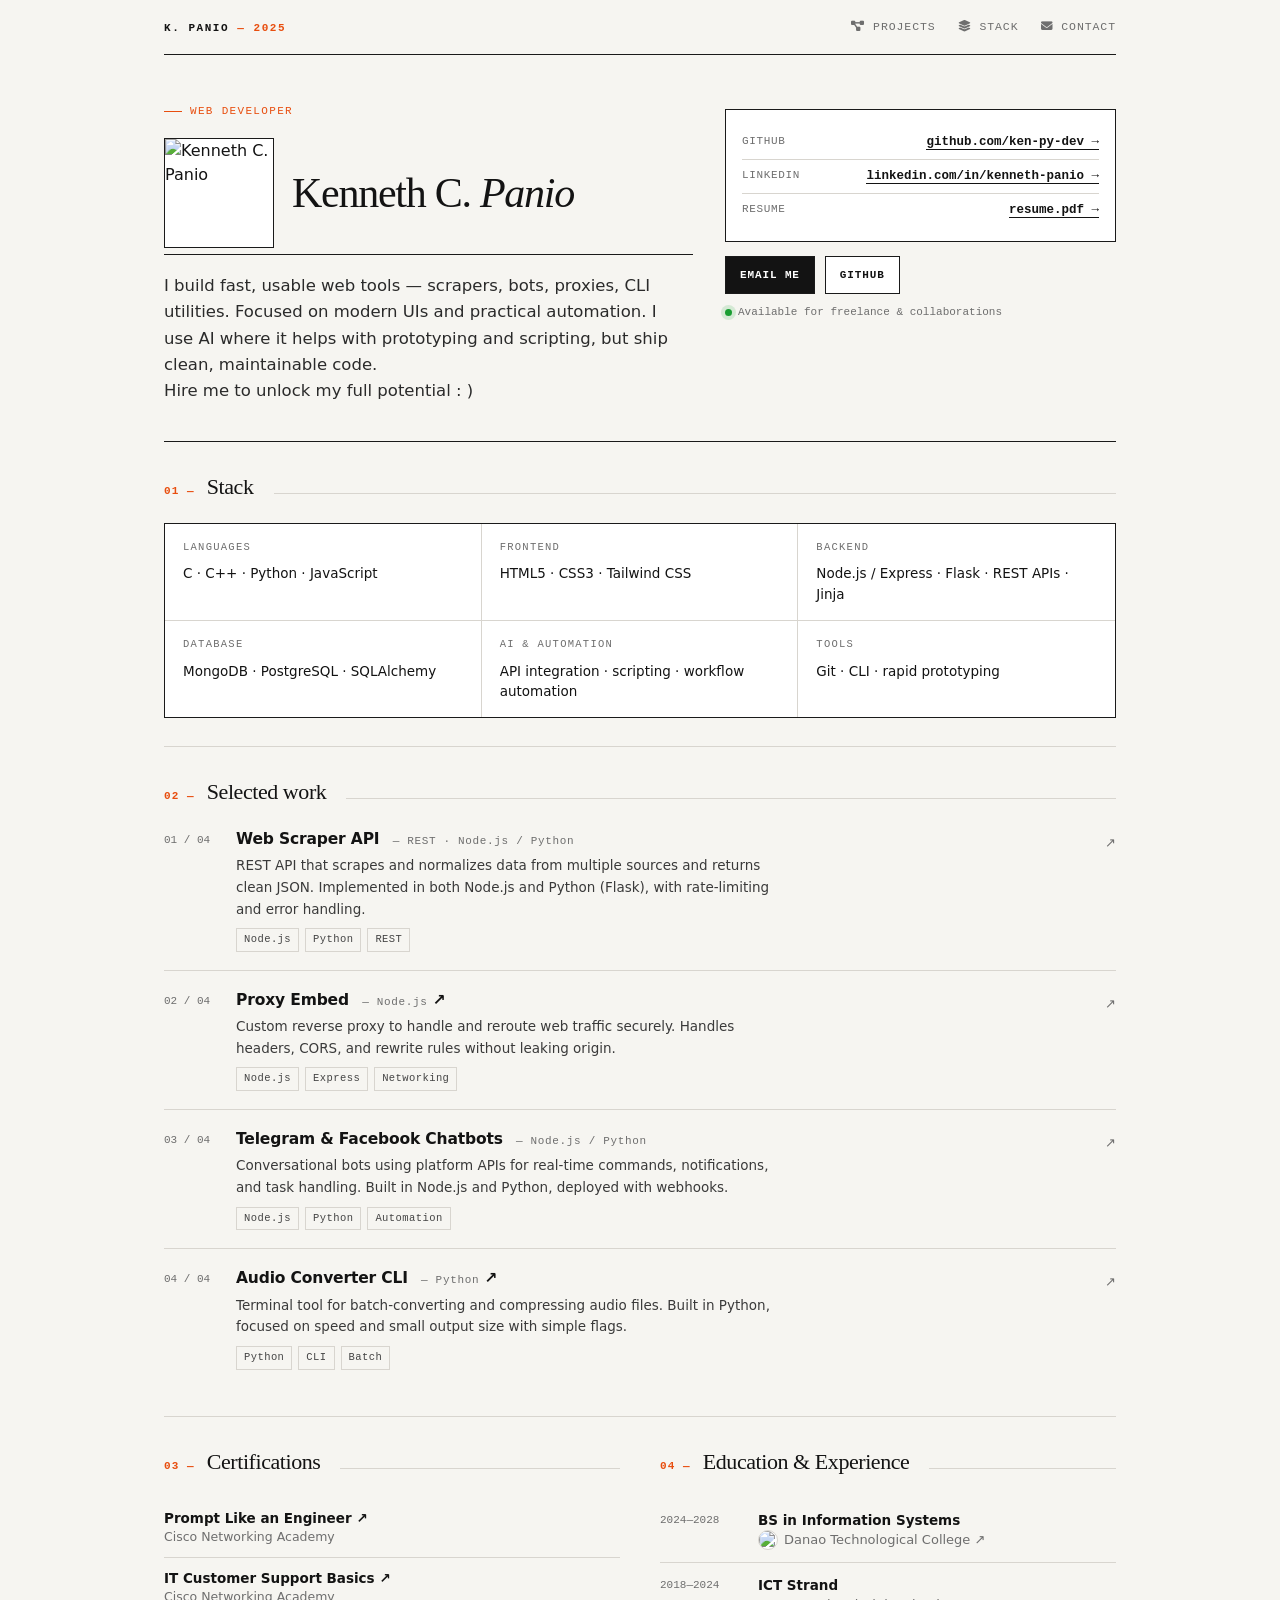
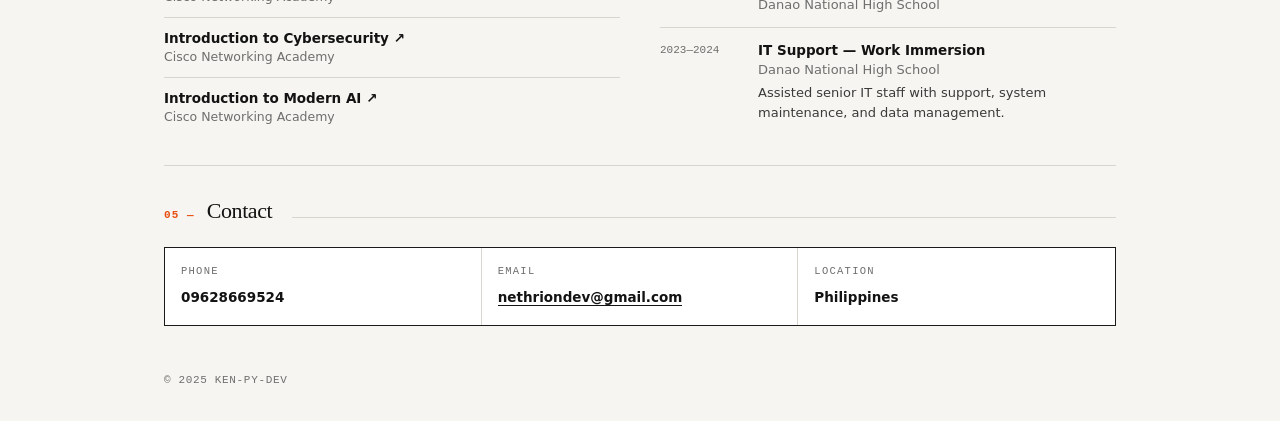
==== index.html @ fad81c2c "Create initial portfolio website structure Initial commit of the portfolio website with HTML structu" ====
<!DOCTYPE html>
<html lang="en">
<head>
<meta charset="UTF-8">
<meta name="viewport" content="width=device-width, initial-scale=1.0">
<link rel="stylesheet" href="https://cdnjs.cloudflare.com/ajax/libs/font-awesome/6.5.2/css/all.min.css">
<title>Kenneth C. Panio — Web Developer</title>
<style>
  :root{
    --paper:#f6f5f1;
    --ink:#131313;
    --muted:#6e6e6e;
    --line:#1a1a1a;
    --line-light:#d8d5cf;
    --accent:#e84e0f;
  }
  *{margin:0;padding:0;box-sizing:border-box}
  html{-webkit-user-select:none;-moz-user-select:none;-ms-user-select:none;user-select:none}
  img{-webkit-user-drag:none;user-drag:none;pointer-events:none}
  body{
    background:var(--paper);
    color:var(--ink);
    font-family: Inter, ui-sans-serif, system-ui, -apple-system, "Segoe UI", Helvetica, Arial, sans-serif;
    line-height:1.5;
    -webkit-font-smoothing:antialiased;
  }
  a{color:inherit;text-decoration:none}
  .wrap{max-width:1000px;margin:0 auto;padding:0 24px}
  /* nav */
  nav.top{
    display:flex;justify-content:space-between;align-items:center;
    padding:18px 0 16px;
    border-bottom:1.5px solid var(--line);
    position:sticky;top:0;background:var(--paper);z-index:10;
  }
  .brand{
    font-family: ui-monospace, SFMono-Regular, Menlo, monospace;
    font-size:11px;letter-spacing:.14em;text-transform:uppercase;
    font-weight:600;
  }
  .brand span{color:var(--accent)}
  .nav-links{display:flex;gap:22px}
  .nav-links a{
    font-family: ui-monospace, SFMono-Regular, Menlo, monospace;
    font-size:11.5px;letter-spacing:.08em;text-transform:uppercase;
    color:var(--muted);border-bottom:1px solid transparent;padding-bottom:2px;
  }
  .nav-links a:hover{color:var(--ink);border-color:var(--ink)}
  /* hero */
  .hero{
    display:grid;grid-template-columns:1.15fr .85fr;
    gap:32px;padding:48px 0 36px;
    border-bottom:1.5px solid var(--line);
  }
  .hero h1{
    font-family: Georgia, "Times New Roman", serif;
    font-size:clamp(30px, 3.8vw, 42px);
    line-height:.96;letter-spacing:-.03em;font-weight:400;
  }
  .hero h1 em{font-style:italic;font-weight:400}
  .accent-line{
    display:block;width:100%;height:1px;background:var(--line);margin:6px 0 18px;
  }
  .hero-title-row{display:flex;align-items:center;gap:18px;margin-bottom:6px}
  .hero-title-row h1{flex:1;margin-top:0}
  .profile-square{
    width:110px;height:110px;flex-shrink:0;
    border:1.5px solid var(--line);background:#fff;
    overflow:hidden;display:block;
  }
  .profile-square img{width:100%;height:100%;object-fit:cover;display:block}
  .profile-square img[src=""], .profile-square img:not([src]){display:none}
  .kicker{
    font-family: ui-monospace, monospace;
    font-size:11px;letter-spacing:.12em;text-transform:uppercase;
    color:var(--accent);margin-bottom:18px;display:flex;align-items:center;gap:8px;
  }
  .kicker:before{content:"";width:18px;height:1.5px;background:var(--accent)}
  .hero-left p.lead{
    font-size:16.5px;line-height:1.6;color:#2a2a2a;max-width:520px;
  }
  .hero-right{
    padding-top:6px;
  }
  .meta-box{
    border:1.5px solid var(--line);
    padding:16px 16px 14px;
    background:#fff;
  }
  .meta-row{
    display:flex;justify-content:space-between;
    font-family: ui-monospace, monospace;
    font-size:11px;letter-spacing:.06em;text-transform:uppercase;
    color:var(--muted);padding:7px 0;border-bottom:1px solid var(--line-light);
  }
  .meta-row:last-child{border-bottom:none}
  .meta-row strong{color:var(--ink);font-weight:600;text-transform:none;letter-spacing:0;font-size:12.5px}
  .meta-row a strong{border-bottom:1px solid var(--ink)}
  .meta-row a strong:hover{color:var(--accent);border-color:var(--accent)}
  .cta-row{display:flex;gap:10px;margin-top:14px}
  .btn{
    display:inline-block;font-family: ui-monospace, monospace;
    font-size:11px;letter-spacing:.08em;text-transform:uppercase;
    padding:10px 14px;border:1.5px solid var(--line);font-weight:600;
  }
  .btn-primary{background:var(--ink);color:#fff}
  .btn-primary:hover{background:#000}
  .btn-ghost{background:#fff;color:var(--ink)}
  .btn-ghost:hover{background:var(--paper)}
  .availability{
    margin-top:10px;font-family: ui-monospace, monospace;
    font-size:11px;color:var(--muted);display:flex;align-items:center;gap:6px;
  }
  .dot-live{width:7px;height:7px;background:#1a9e32;border-radius:50%;display:inline-block;box-shadow:0 0 0 4px rgba(26,158,50,.15)}
  /* sections */
  section{padding:28px 0;border-bottom:1px solid var(--line-light)}
  section:last-of-type{border-bottom:none}
  .section-head{
    display:flex;align-items:baseline;gap:12px;margin-bottom:20px;
  }
  .section-num{
    font-family: ui-monospace, monospace;
    font-size:11px;letter-spacing:.1em;color:var(--accent);font-weight:700;
  }
  .section-head h2{
    font-family: Georgia, serif;
    font-size:22px;font-weight:400;letter-spacing:-.02em;
  }
  .section-head .rule{flex:1;height:1px;background:var(--line-light);margin-left:8px}
  /* objective */
  .objective{
    font-size:15px;line-height:1.7;color:#2b2b2b;max-width:760px;
  }
  .objective strong{font-weight:600}
  /* skills */
  .skills{
    display:grid;grid-template-columns:repeat(3,1fr);gap:0;
    border:1.5px solid var(--line);background:#fff;
  }
  .skill{
    padding:16px 18px;border-right:1px solid var(--line-light);border-bottom:1px solid var(--line-light);
  }
  .skill:nth-child(3n){border-right:none}
  .skill:nth-last-child(-n+3){border-bottom:none}
  .skill label{
    display:block;font-family: ui-monospace, monospace;
    font-size:10.5px;letter-spacing:.12em;text-transform:uppercase;color:var(--muted);margin-bottom:8px;
  }
  .skill p{font-size:13.5px;line-height:1.5;color:var(--ink)}
  /* projects */
  .projects{display:flex;flex-direction:column}
  .project{
    display:grid;grid-template-columns:56px 1fr auto;
    gap:16px;padding:18px 0;border-bottom:1px solid var(--line-light);
    align-items:start;
  }
  .project:last-child{border-bottom:none}
  .project:first-child{padding-top:0}
  .p-num{
    font-family: ui-monospace, monospace;
    font-size:11px;color:var(--muted);padding-top:4px;
  }
  .project h3{font-size:15.5px;font-weight:600;letter-spacing:-.01em;margin-bottom:4px}
  .project h3 span{font-weight:400;color:var(--muted);font-family: ui-monospace, monospace;font-size:11px;letter-spacing:.06em;margin-left:8px}
  .project p{font-size:13.5px;color:#3a3a3a;line-height:1.6;max-width:560px}
  .tags{margin-top:8px;display:flex;gap:6px;flex-wrap:wrap}
  .tag{
    font-family: ui-monospace, monospace;
    font-size:10.5px;letter-spacing:.04em;
    border:1px solid var(--line-light);padding:3px 7px;background:var(--paper);color:#444;
  }
  .p-arrow{
    font-family: ui-monospace, monospace;
    font-size:13px;padding-top:6px;color:var(--muted);
  }
  /* two col bottom */
  .two-col{display:grid;grid-template-columns:1fr 1fr;gap:40px}
  .list-plain{list-style:none}
  .list-plain li{
    display:flex;justify-content:space-between;gap:12px;
    padding:10px 0;border-bottom:1px solid var(--line-light);
    font-size:13.5px;
  }
  .list-plain li:last-child{border-bottom:none}
  .list-plain .name{font-weight:600}
  .list-plain .org{color:var(--muted);font-size:12.5px}
  .timeline{list-style:none}
  .timeline li{padding:12px 0;border-bottom:1px solid var(--line-light);display:grid;grid-template-columns:84px 1fr;gap:14px}
  .timeline li:last-child{border-bottom:none}
  .t-date{font-family: ui-monospace, monospace;font-size:11px;color:var(--muted);padding-top:2px}
  .t-title{font-size:13.5px;font-weight:600}
  .t-place{font-size:13px;color:var(--muted)}
  .t-desc{font-size:13px;color:#3a3a3a;margin-top:4px;line-height:1.5}
  /* contact */
  .contact-grid{display:grid;grid-template-columns:repeat(3,1fr);gap:0;border:1.5px solid var(--line);background:#fff}
  .contact-cell{padding:16px;text-align:left;border-right:1px solid var(--line-light)}
  .contact-cell:last-child{border-right:none}
  .contact-cell label{font-family: ui-monospace, monospace;font-size:10.5px;letter-spacing:.12em;text-transform:uppercase;color:var(--muted);display:block;margin-bottom:6px}
  .contact-cell a, .contact-cell span{font-size:13.5px;font-weight:600;word-break:break-all}
  .contact-cell a{border-bottom:1.5px solid var(--ink)}
  .contact-cell a:hover{color:var(--accent);border-color:var(--accent)}
  footer{
    padding:18px 0 32px;
    display:flex;justify-content:space-between;
    font-family: ui-monospace, monospace;
    font-size:11px;letter-spacing:.06em;text-transform:uppercase;color:var(--muted);
  }
  @media(max-width:820px){
    .hero{grid-template-columns:1fr;gap:24px;padding:28px 0}
    .skills{grid-template-columns:1fr 1fr}
    .skill:nth-child(3n){border-right:1px solid var(--line-light)}
    .skill:nth-child(2n){border-right:none}
    .skill:nth-last-child(-n+3){border-bottom:1px solid var(--line-light)}
    .skill:last-child{border-bottom:none}
    .two-col{grid-template-columns:1fr;gap:0}
    .contact-grid{grid-template-columns:1fr 1fr}
    .contact-cell{border-bottom:1px solid var(--line-light)}
    .contact-cell:nth-child(2n){border-right:none}
    .project{grid-template-columns:44px 1fr}
    .p-arrow{display:none}
    nav.top{flex-wrap:wrap}
    .nav-links{width:100%;margin-top:12px;display:flex;gap:8px}
    .nav-links a{
      flex:1;justify-content:center;display:inline-flex;align-items:center;gap:6px;
      border:1.5px solid var(--line);background:#fff;padding:8px 10px;
      color:var(--ink);font-size:10.5px;
    }
    .nav-links a:hover{background:var(--ink);color:#fff;border-color:var(--ink)}
  }
  @media(max-width:520px){
    .wrap{padding:0 16px}
    nav.top{padding:14px 0}
    .nav-links{gap:14px}
    .skills{grid-template-columns:1fr}
    .skill{border-right:none !important}
    .contact-grid{grid-template-columns:1fr}
    .contact-cell{border-right:none}
    .hero-title-row{gap:12px}
    .profile-square{width:96px;height:96px}
  }
</style>
</head>
<body oncontextmenu="return false" ondragstart="return false" onselectstart="return false">
<div class="wrap">
  <nav class="top">
    <div class="brand">K. Panio <span>— 2025</span></div>
    <div class="nav-links">
      <a href="#projects"><i class="fa-solid fa-diagram-project"></i> Projects</a>
      <a href="#stack"><i class="fa-solid fa-layer-group"></i> Stack</a>
      <a href="#contact"><i class="fa-solid fa-envelope"></i> Contact</a>
    </div>
  </nav>

  <header class="hero">
    <div class="hero-left">
      <div class="kicker">Web Developer</div>
      <div class="hero-title-row">
        <div class="profile-square"><img src="https://i.imgur.com/hitZna0.jpeg" alt="Kenneth C. Panio"></div>
        <h1>Kenneth C. <em>Panio</em></h1>
      </div>
      <span class="accent-line"></span>
      <p class="lead">I build fast, usable web tools — scrapers, bots, proxies, CLI utilities. Focused on modern UIs and practical automation. I use AI where it helps with prototyping and scripting, but ship clean, maintainable code. <br>Hire me to unlock my full potential : ) </p>
    </div>
    <div class="hero-right">
      <div class="meta-box">
        <div class="meta-row"><span>GitHub</span><a href="https://github.com/ken-py-dev" target="_blank"><strong>github.com/ken-py-dev →</strong></a></div>
        <div class="meta-row"><span>LinkedIn</span><a href="https://linkedin.com/in/kenneth-panio" target="_blank"><strong>linkedin.com/in/kenneth-panio →</strong></a></div>
        <div class="meta-row"><span>Resume</span><a href="resume.pdf" target="_blank"><strong>resume.pdf →</strong></a></div>
      </div>
      <div class="cta-row">
        <a class="btn btn-primary" href="mailto:nethriondev@gmail.com">Email me</a>
        <a class="btn btn-ghost" href="https://github.com/ken-py-dev" target="_blank">GitHub</a>
      </div>
      <div class="availability"><span class="dot-live"></span> Available for freelance & collaborations</div>
    </div>
  </header>

  <section id="stack">
    <div class="section-head"><span class="section-num">01 —</span><h2>Stack</h2><span class="rule"></span></div>
    <div class="skills">
      <div class="skill"><label>Languages</label><p>C · C++ · Python · JavaScript</p></div>
      <div class="skill"><label>Frontend</label><p>HTML5 · CSS3 · Tailwind CSS</p></div>
      <div class="skill"><label>Backend</label><p>Node.js / Express · Flask · REST APIs · Jinja</p></div>
      <div class="skill"><label>Database</label><p>MongoDB · PostgreSQL · SQLAlchemy</p></div>
      <div class="skill"><label>AI & Automation</label><p>API integration · scripting · workflow automation</p></div>
      <div class="skill"><label>Tools</label><p>Git · CLI · rapid prototyping</p></div>
    </div>
  </section>

  <section id="projects">
    <div class="section-head"><span class="section-num">02 —</span><h2>Selected work</h2><span class="rule"></span></div>
    <div class="projects">
      <div class="project">
        <div class="p-num">01 / 04</div>
        <div>
          <h3>Web Scraper API <span>— REST · Node.js / Python</span></h3>
          <p>REST API that scrapes and normalizes data from multiple sources and returns clean JSON. Implemented in both Node.js and Python (Flask), with rate-limiting and error handling.</p>
          <div class="tags"><span class="tag">Node.js</span><span class="tag">Python</span><span class="tag">REST</span></div>
        </div>
        <div class="p-arrow">↗</div>
      </div>
      <div class="project">
        <div class="p-num">02 / 04</div>
        <div>
          <h3><a href="https://github.com/ken-py-dev/proxy-embed" target="_blank">Proxy Embed <span>— Node.js</span> ↗</a></h3>
          <p>Custom reverse proxy to handle and reroute web traffic securely. Handles headers, CORS, and rewrite rules without leaking origin.</p>
          <div class="tags"><span class="tag">Node.js</span><span class="tag">Express</span><span class="tag">Networking</span></div>
        </div>
        <div class="p-arrow">↗</div>
      </div>
      <div class="project">
        <div class="p-num">03 / 04</div>
        <div>
          <h3>Telegram & Facebook Chatbots <span>— Node.js / Python</span></h3>
          <p>Conversational bots using platform APIs for real-time commands, notifications, and task handling. Built in Node.js and Python, deployed with webhooks.</p>
          <div class="tags"><span class="tag">Node.js</span><span class="tag">Python</span><span class="tag">Automation</span></div>
        </div>
        <div class="p-arrow">↗</div>
      </div>
      <div class="project">
        <div class="p-num">04 / 04</div>
        <div>
          <h3><a href="https://github.com/ken-py-dev/audio_converter_cli" target="_blank">Audio Converter CLI <span>— Python</span> ↗</a></h3>
          <p>Terminal tool for batch-converting and compressing audio files. Built in Python, focused on speed and small output size with simple flags.</p>
          <div class="tags"><span class="tag">Python</span><span class="tag">CLI</span><span class="tag">Batch</span></div>
        </div>
        <div class="p-arrow">↗</div>
      </div>
    </div>
  </section>

  <section>
    <div class="two-col">
      <div>
        <div class="section-head"><span class="section-num">03 —</span><h2>Certifications</h2><span class="rule"></span></div>
        <ul class="list-plain">
          <li><a href="https://www.credly.com/badges/0dfa7c67-be01-4928-ae78-63493a17999f" target="_blank"><div><div class="name">Prompt Like an Engineer ↗</div><div class="org">Cisco Networking Academy</div></div></a></li>
          <li><a href="https://www.credly.com/badges/b9490645-43b6-4566-95cc-4a333b0a6fb9" target="_blank"><div><div class="name">IT Customer Support Basics ↗</div><div class="org">Cisco Networking Academy</div></div></a></li>
          <li><a href="https://www.credly.com/badges/16a61481-7222-4b1c-a736-c3f0a16c84e9" target="_blank"><div><div class="name">Introduction to Cybersecurity ↗</div><div class="org">Cisco Networking Academy</div></div></a></li>
          <li><a href="https://www.credly.com/badges/0f6e3187-43de-46ef-a1d4-3cca661c60ac" target="_blank"><div><div class="name">Introduction to Modern AI ↗</div><div class="org">Cisco Networking Academy</div></div></a></li>
        </ul>
      </div>
      <div>
        <div class="section-head"><span class="section-num">04 —</span><h2>Education & Experience</h2><span class="rule"></span></div>
        <ul class="timeline">
          <li><span class="t-date">2024—2028</span><div><div class="t-title">BS in Information Systems</div><div class="t-place" style="display:flex;align-items:center;gap:6px"><img src="https://www.danaotechnologicalcollege.com/storage/general_logo/574f4669-3372-4abe-b684-db147652efe5.webp" alt="DTC logo" style="width:20px;height:20px;object-fit:cover;background:#fff;border:1px solid var(--line-light);border-radius:50%;pointer-events:auto"> <a href="https://www.danaotechnologicalcollege.com/" target="_blank">Danao Technological College ↗</a></div></div></li>
          <li><span class="t-date">2018—2024</span><div><div class="t-title">ICT Strand</div><div class="t-place">Danao National High School</div></div></li>
          <li><span class="t-date">2023—2024</span><div><div class="t-title">IT Support — Work Immersion</div><div class="t-place">Danao National High School</div><div class="t-desc">Assisted senior IT staff with support, system maintenance, and data management.</div></div></li>
        </ul>
      </div>
    </div>
  </section>

  <section id="contact">
    <div class="section-head"><span class="section-num">05 —</span><h2>Contact</h2><span class="rule"></span></div>
    <div class="contact-grid">
      <div class="contact-cell"><label>Phone</label><span>09628669524</span></div>
      <div class="contact-cell"><label>Email</label><a href="mailto:nethriondev@gmail.com">nethriondev@gmail.com</a></div>
      <div class="contact-cell"><label>Location</label><span>Philippines</span></div>
    </div>
  </section>

  <footer>
    <span>© 2025 ken-py-dev</span>
    <span></span>
  </footer>
</div>
<script>
document.addEventListener('contextmenu',e=>e.preventDefault());
document.addEventListener('copy',e=>e.preventDefault());
document.addEventListener('cut',e=>e.preventDefault());
document.addEventListener('selectstart',e=>e.preventDefault());
document.addEventListener('keydown',e=>{
  if((e.ctrlKey||e.metaKey)&&['c','x','s','p','u','a'].includes(e.key.toLowerCase()))e.preventDefault();
  if(e.key==='F12'||(e.ctrlKey&&e.shiftKey&&['i','j','c'].includes(e.key.toLowerCase())))e.preventDefault();
});
document.addEventListener('dragstart',e=>e.preventDefault());
</script>
</body>
</html>
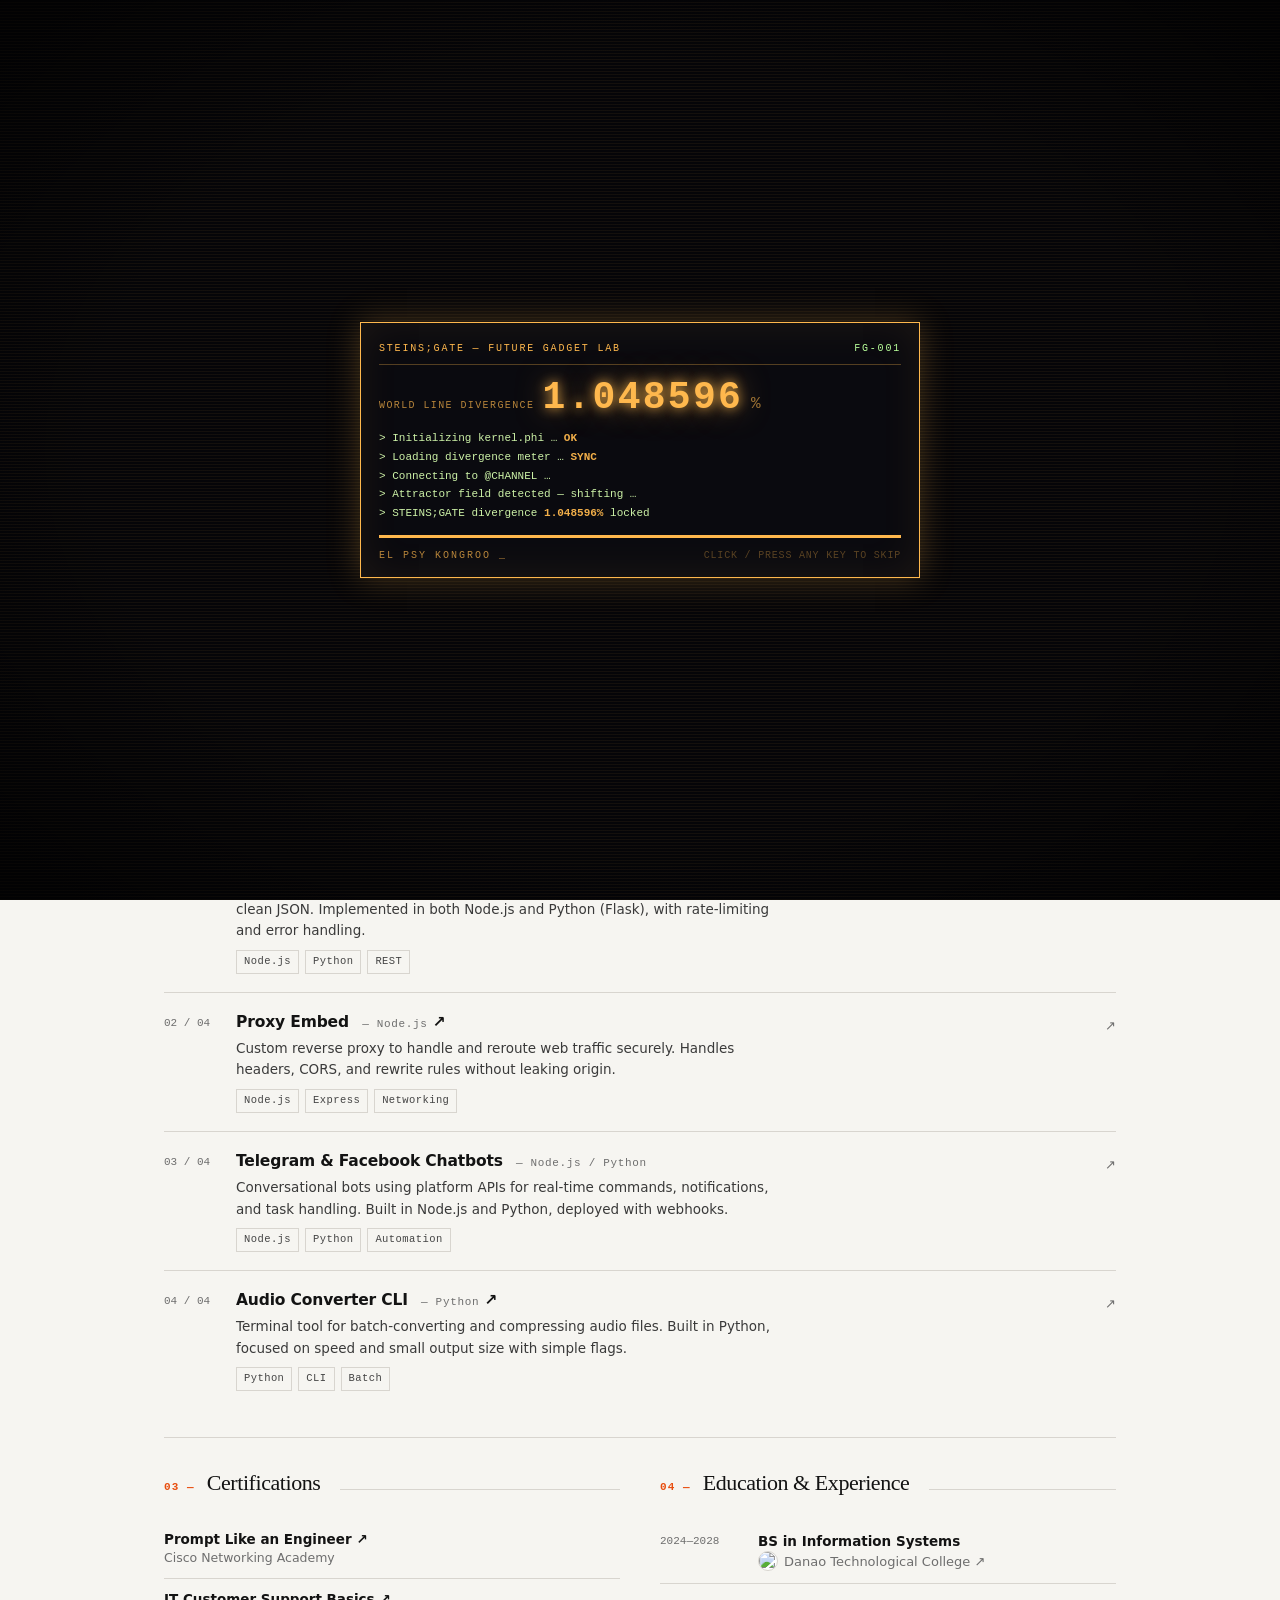
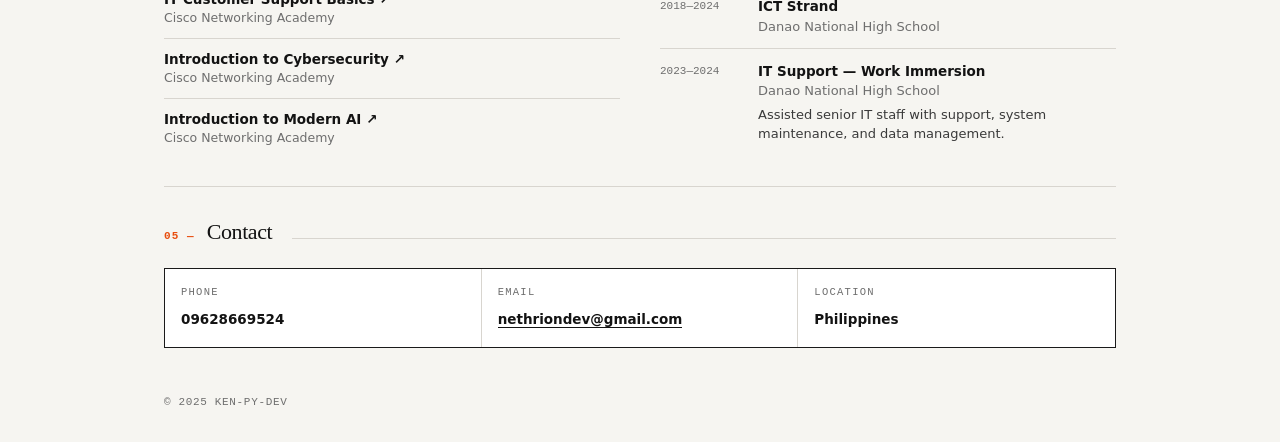
==== commit 3f7342c5: "Update index.html" ====
--- a/index.html
+++ b/index.html
@@ -51,7 +51,10 @@
     display:grid;grid-template-columns:1.15fr .85fr;
     gap:32px;padding:48px 0 36px;
     border-bottom:1.5px solid var(--line);
-  }
+    align-items:start;
+  }
+  .hero-left{min-width:0}
+  .hero-right{min-width:0}
   .hero h1{
     font-family: Georgia, "Times New Roman", serif;
     font-size:clamp(30px, 3.8vw, 42px);
@@ -97,7 +100,8 @@
   .meta-row strong{color:var(--ink);font-weight:600;text-transform:none;letter-spacing:0;font-size:12.5px}
   .meta-row a strong{border-bottom:1px solid var(--ink)}
   .meta-row a strong:hover{color:var(--accent);border-color:var(--accent)}
-  .cta-row{display:flex;gap:10px;margin-top:14px}
+  .cta-row{display:flex;gap:10px;margin-top:14px;flex-wrap:wrap}
+
   .btn{
     display:inline-block;font-family: ui-monospace, monospace;
     font-size:11px;letter-spacing:.08em;text-transform:uppercase;
@@ -227,6 +231,70 @@
     }
     .nav-links a:hover{background:var(--ink);color:#fff;border-color:var(--ink)}
   }
+  .unlock-wrap{display:flex;align-items:center;gap:8px;margin-top:12px;max-width:520px;min-width:0}
+  .unlock-btn{
+    width:22px;height:22px;flex-shrink:0;margin-top:0;
+    border:1.5px solid var(--line);background:#fff;
+    display:inline-flex;align-items:center;justify-content:center;
+    font-size:10px;cursor:pointer;transition:all .2s ease;
+    color:var(--ink);line-height:1;border-radius:50%;
+  }
+  .unlock-btn:hover{background:var(--ink);color:#fff;transform:scale(1.08)}
+  .unlock-btn[aria-expanded="true"]{background:var(--ink);color:#fff;transform:rotate(90deg)}
+  .unlock-hint{flex-shrink:0;display:inline-flex;align-items:center;line-height:0;opacity:.95}
+  .unlock-hint video{width:68px;height:36px;object-fit:cover;display:block}
+  .unlock-wrap.open .unlock-hint{display:none}
+  .unlock-msg{
+    flex:1;min-width:0;
+    font-size:13.5px;line-height:1.6;color:#2a2a2a;
+    font-style:italic;white-space:normal;word-break:break-word;
+    opacity:0;visibility:hidden;transform:translateY(2px);
+    transition:opacity .22s ease, transform .22s ease;
+    border-right:2px solid transparent;padding-right:3px;
+  }
+  .unlock-msg.open{opacity:1;visibility:visible;transform:translateY(0);border-right-color:var(--accent)}
+  .unlock-msg.typing{animation:caretBlink .7s step-end infinite}
+  .unlock-msg.done{border-right-color:transparent;animation:none;user-select:text;-webkit-user-select:text}
+  @keyframes caretBlink{50%{border-color:transparent}}
+  #sg-boot{
+    position:fixed;inset:0;z-index:9999;
+    background:#050508;color:#ffb84d;
+    font-family:ui-monospace,SFMono-Regular,Menlo,Consolas,monospace;
+    display:flex;align-items:center;justify-content:center;
+    overflow:hidden;
+  }
+  #sg-boot.hide{opacity:0;pointer-events:none;transition:opacity .7s ease}
+  #sg-boot::before{
+    content:"";position:absolute;inset:0;
+    background:repeating-linear-gradient(0deg, rgba(255,184,77,.06) 0 1px, transparent 1px 3px);
+    pointer-events:none;
+  }
+  #sg-boot::after{
+    content:"";position:absolute;inset:0;
+    background:radial-gradient(ellipse at center, transparent 60%, rgba(0,0,0,.7) 100%);
+    pointer-events:none;
+  }
+  .sg-inner{position:relative;width:min(560px,92vw);border:1.5px solid #ffb84d; background:#0a0a0f; padding:18px 18px 14px; box-shadow:0 0 30px rgba(255,184,77,.25), inset 0 0 40px rgba(255,184,77,.08)}
+  .sg-head{font-size:10px;letter-spacing:.18em;text-transform:uppercase;color:#ffb84d;border-bottom:1px solid rgba(255,184,77,.3);padding-bottom:8px;margin-bottom:14px;display:flex;justify-content:space-between;flex-wrap:wrap;gap:6px}
+  .sg-head span:last-child{color:#b8ff9a}
+  .sg-divergence{display:flex;align-items:baseline;gap:8px;margin-bottom:12px;flex-wrap:wrap}
+  .sg-divergence span:first-child{font-size:10px;letter-spacing:.14em;opacity:.7}
+  .sg-meter{font-size:38px;letter-spacing:.06em;font-weight:700;color:#ffb84d;text-shadow:0 0 12px rgba(255,184,77,.9), 0 0 30px rgba(255,184,77,.5);line-height:1}
+  .sg-pct{font-size:16px;opacity:.6}
+  .sg-log{font-size:11px;line-height:1.7;color:#d8ffb0;min-height:72px;opacity:.95}
+  .sg-log div{white-space:nowrap;overflow:hidden}
+  .sg-log b{color:#ffb84d}
+  .sg-bar{height:3px;background:rgba(255,184,77,.15);margin:12px 0 10px;overflow:hidden}
+  .sg-fill{height:100%;width:0%;background:#ffb84d;box-shadow:0 0 8px #ffb84d;transition:width .25s linear}
+  .sg-foot{font-size:10px;letter-spacing:.2em;text-transform:uppercase;opacity:.7;display:flex;gap:8px;align-items:center}
+  .sg-blink{animation:sgBlink .7s step-end infinite}
+  @keyframes sgBlink{50%{opacity:0}}
+  @keyframes sgFlicker{0%,100%{opacity:1} 50%{opacity:.97} 52%{opacity:.92}}
+  #sg-boot{animation:sgFlicker 3s infinite}
+  @media(max-width:520px){
+    .sg-meter{font-size:28px}
+    .sg-inner{padding:14px}
+  }
   @media(max-width:520px){
     .wrap{padding:0 16px}
     nav.top{padding:14px 0}
@@ -241,6 +309,15 @@
 </style>
 </head>
 <body oncontextmenu="return false" ondragstart="return false" onselectstart="return false">
+<div id="sg-boot" role="dialog" aria-label="Steins Gate boot">
+  <div class="sg-inner">
+    <div class="sg-head"><span>STEINS;GATE — FUTURE GADGET LAB</span><span>FG-001</span></div>
+    <div class="sg-divergence"><span>WORLD LINE DIVERGENCE</span><span class="sg-meter" id="sgMeter">0.000000</span><span class="sg-pct">%</span></div>
+    <div class="sg-log" id="sgLog"></div>
+    <div class="sg-bar"><div class="sg-fill" id="sgFill"></div></div>
+    <div class="sg-foot">EL PSY KONGROO<span class="sg-blink">_</span><span style="margin-left:auto;opacity:.45;letter-spacing:.08em">click / press any key to skip</span></div>
+  </div>
+</div>
 <div class="wrap">
   <nav class="top">
     <div class="brand">K. Panio <span>— 2025</span></div>
@@ -259,7 +336,12 @@
         <h1>Kenneth C. <em>Panio</em></h1>
       </div>
       <span class="accent-line"></span>
-      <p class="lead">I build fast, usable web tools — scrapers, bots, proxies, CLI utilities. Focused on modern UIs and practical automation. I use AI where it helps with prototyping and scripting, but ship clean, maintainable code. <br>Hire me to unlock my full potential : ) </p>
+      <p class="lead">I build fast, usable web tools — scrapers, bots, proxies, CLI utilities. Focused on modern UIs and practical automation. I use AI where it helps with prototyping and scripting, but ship clean, maintainable code.</p>
+      <div class="unlock-wrap">
+        <button class="unlock-btn" id="unlockBtn" aria-expanded="false" aria-label="Reveal hidden message" title="psst... click me">▸</button>
+        <span class="unlock-hint" aria-hidden="true"><video autoplay loop muted playsinline width="68" height="36" poster="https://media1.tenor.com/m/oaajVuH1mKIAAAAC/steins-gate-divergence-meter.gif" style="display:block;border:1px solid var(--line);pointer-events:auto"><source src="https://media.tenor.com/oaajVuH1mKIAAAPo/steins-gate-divergence-meter.mp4" type="video/mp4"></video></span>
+        <span class="unlock-msg" id="unlockMsg" aria-hidden="true"></span>
+      </div>
     </div>
     <div class="hero-right">
       <div class="meta-box">
@@ -272,6 +354,7 @@
         <a class="btn btn-ghost" href="https://github.com/ken-py-dev" target="_blank">GitHub</a>
       </div>
       <div class="availability"><span class="dot-live"></span> Available for freelance & collaborations</div>
+
     </div>
   </header>
 
@@ -366,6 +449,89 @@
   </footer>
 </div>
 <script>
+(function(){
+  const boot=document.getElementById('sg-boot');
+  const meter=document.getElementById('sgMeter');
+  const logEl=document.getElementById('sgLog');
+  const fill=document.getElementById('sgFill');
+  
+  document.body.style.overflow='hidden';
+  const lines=[
+    "> Initializing kernel.phi … <b>OK</b>",
+    "> Loading divergence meter … <b>SYNC</b>",
+    "> Connecting to @CHANNEL …",
+    "> Attractor field detected — shifting …",
+    "> STEINS;GATE divergence <b>1.048596%</b> locked"
+  ];
+  let li=0;
+  function addLine(){
+    if(li>=lines.length) return;
+    const d=document.createElement('div');
+    d.innerHTML=lines[li];
+    d.style.opacity='0';
+    logEl.appendChild(d);
+    requestAnimationFrame(()=>d.style.transition='opacity .25s', d.style.opacity='1');
+    li++;
+    fill.style.width=(li/lines.length*100)+'%';
+    if(li<lines.length) setTimeout(addLine, 420);
+  }
+  addLine();
+  let v=0, target=1.048596, start=performance.now(), dur=2600;
+  function tick(t){
+    let p=Math.min((t-start)/dur,1);
+    let e=1-Math.pow(1-p,3);
+    v=e*target;
+    if(p>0.82 && Math.random()<0.12) v+= (Math.random()-0.5)*0.02;
+    meter.textContent=v.toFixed(6).padStart(8,'0');
+    if(p<1) requestAnimationFrame(tick);
+    else meter.textContent="1.048596";
+  }
+  requestAnimationFrame(tick);
+  let done=false;
+  function finish(){
+    if(done) return; done=true;
+    boot.classList.add('hide');
+    setTimeout(()=>{ boot.remove(); document.body.style.overflow=''; },750);
+  }
+  setTimeout(finish, 3400);
+  boot.addEventListener('click', finish);
+  window.addEventListener('keydown', finish, {once:true});
+})();
+const btn=document.getElementById('unlockBtn');
+const msg=document.getElementById('unlockMsg');
+const wrap=document.querySelector('.unlock-wrap');
+const fullText="Hire me to unlock my full potential : ) — Warning: side effects may include 24/7 bug fixes, code that works on the first try (rare DLC), and me pretending Stack Overflow is my second home.";
+let typingTimer=null, idx=0, isOpen=false;
+function typeWrite(){
+  msg.textContent="";
+  msg.classList.add('open','typing');
+  msg.classList.remove('done');
+  msg.setAttribute('aria-hidden','false');
+  wrap.classList.add('open');
+  idx=0;
+  clearInterval(typingTimer);
+  typingTimer=setInterval(()=>{
+    msg.textContent=fullText.slice(0,idx+1);
+    idx++;
+    if(idx>=fullText.length){
+      clearInterval(typingTimer);
+      msg.classList.remove('typing');
+      msg.classList.add('done');
+    }
+  },28);
+}
+function collapse(){
+  clearInterval(typingTimer);
+  msg.classList.remove('open','typing','done');
+  msg.setAttribute('aria-hidden','true');
+  wrap.classList.remove('open');
+  setTimeout(()=>msg.textContent="",300);
+}
+btn.addEventListener('click',()=>{
+  isOpen=!isOpen;
+  btn.setAttribute('aria-expanded', isOpen);
+  if(isOpen) typeWrite(); else collapse();
+});
 document.addEventListener('contextmenu',e=>e.preventDefault());
 document.addEventListener('copy',e=>e.preventDefault());
 document.addEventListener('cut',e=>e.preventDefault());
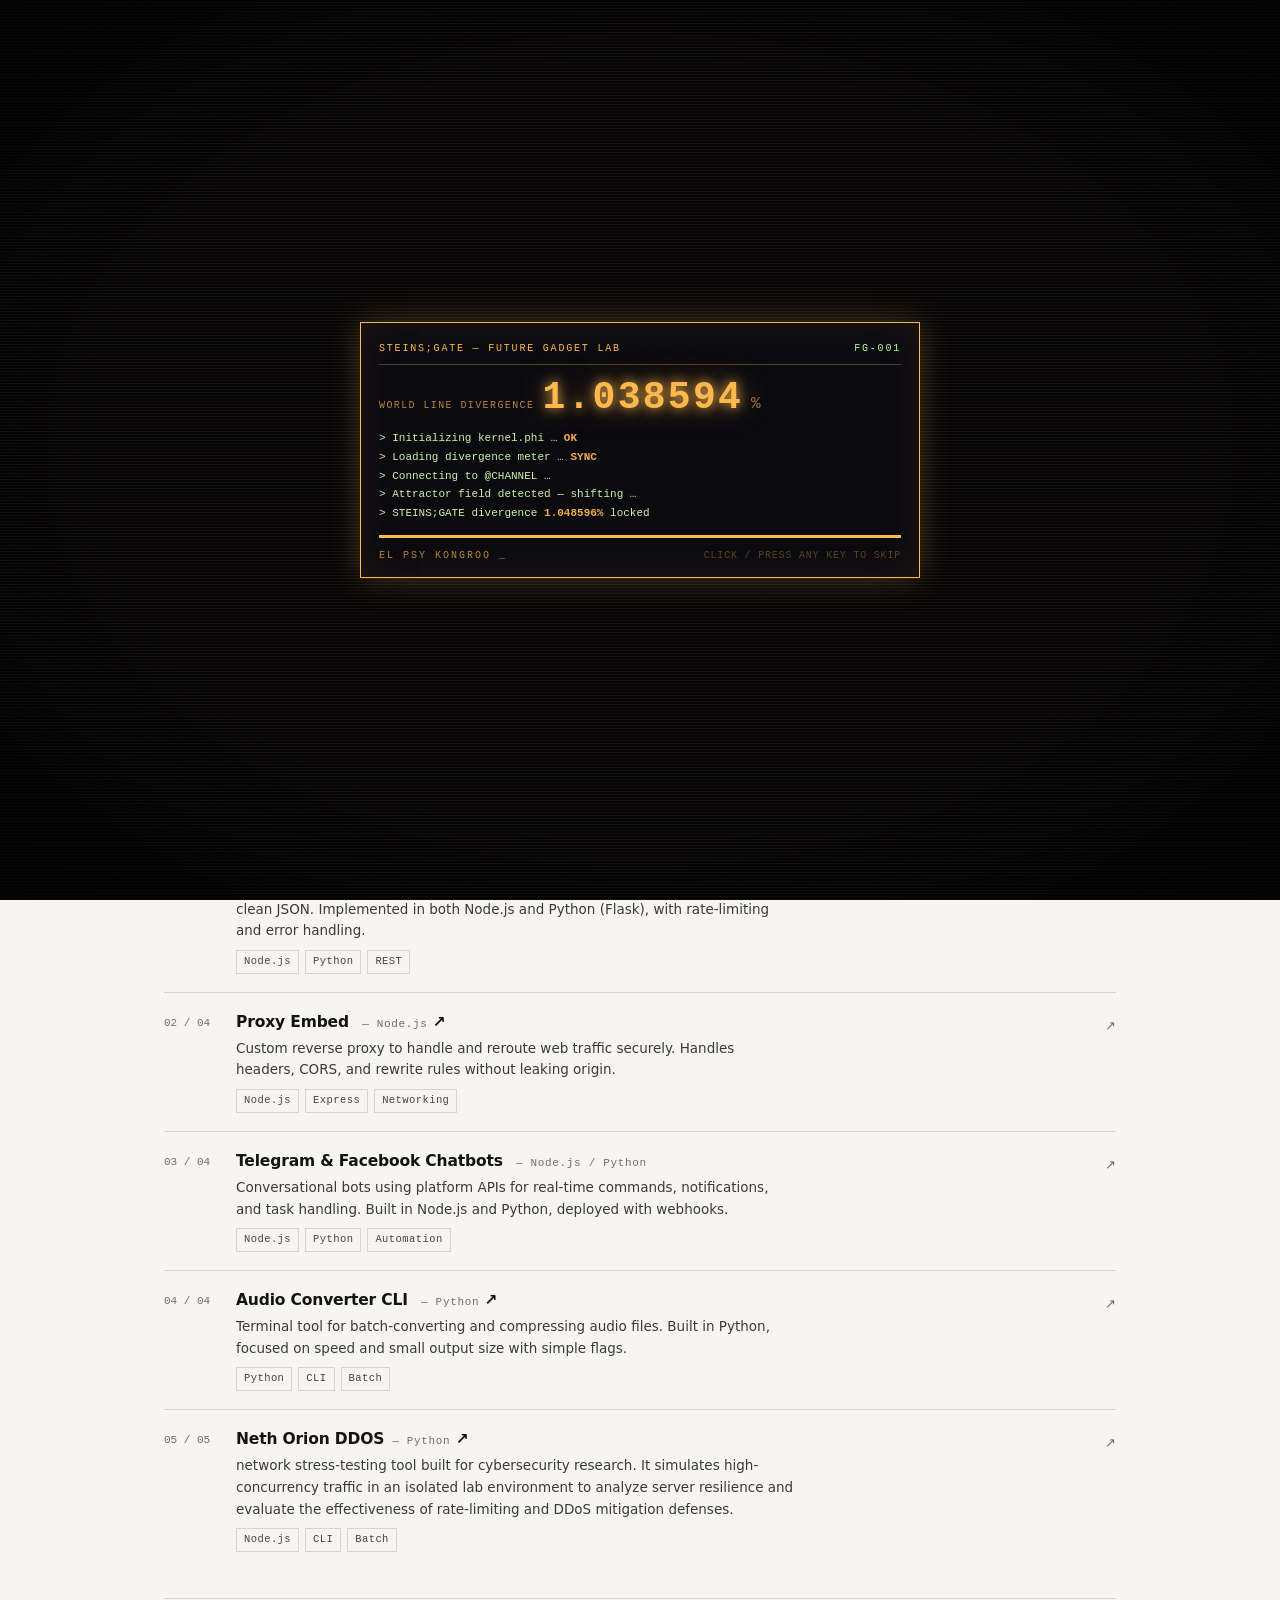
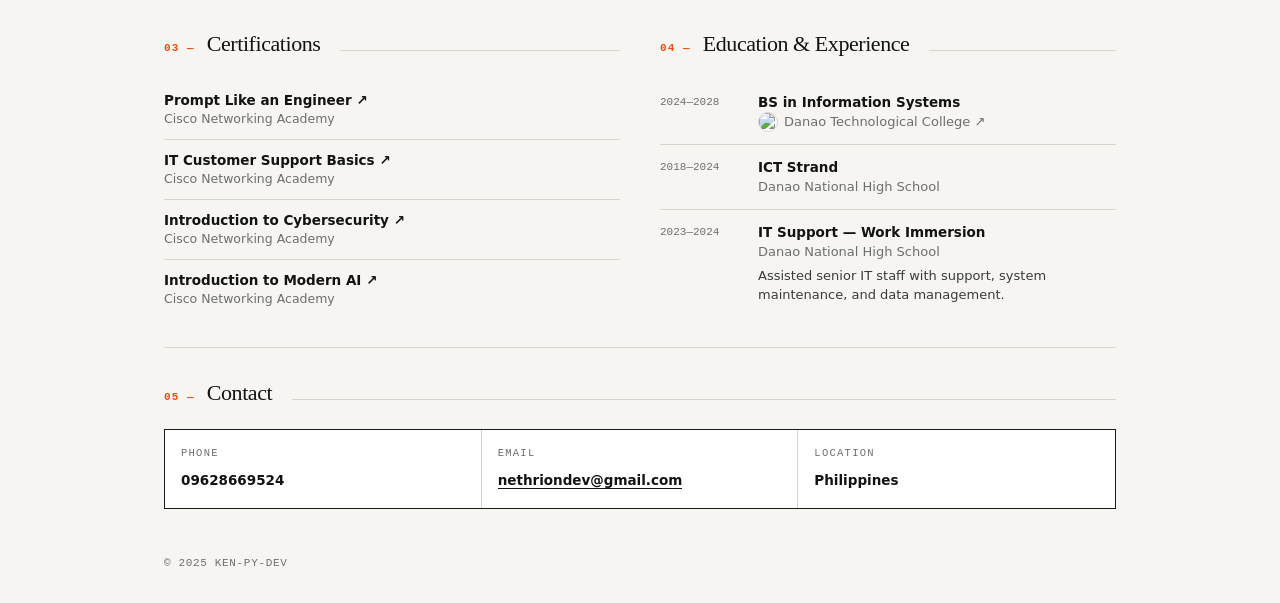
==== commit 2f98bd50: "Update index.html" ====
--- a/index.html
+++ b/index.html
@@ -409,6 +409,15 @@
         </div>
         <div class="p-arrow">↗</div>
       </div>
+            <div class="project">
+        <div class="p-num">05 / 05</div>
+        <div>
+          <h3><a href="" target="_blank">Neth Orion DDOS<span>— Python</span> ↗</a></h3>
+          <p>network stress-testing tool built for cybersecurity research. It simulates high-concurrency traffic in an isolated lab environment to analyze server resilience and evaluate the effectiveness of rate-limiting and DDoS mitigation defenses.</p>
+          <div class="tags"><span class="tag">Node.js</span><span class="tag">CLI</span><span class="tag">Batch</span></div>
+        </div>
+        <div class="p-arrow">↗</div>
+            </div>
     </div>
   </section>
 
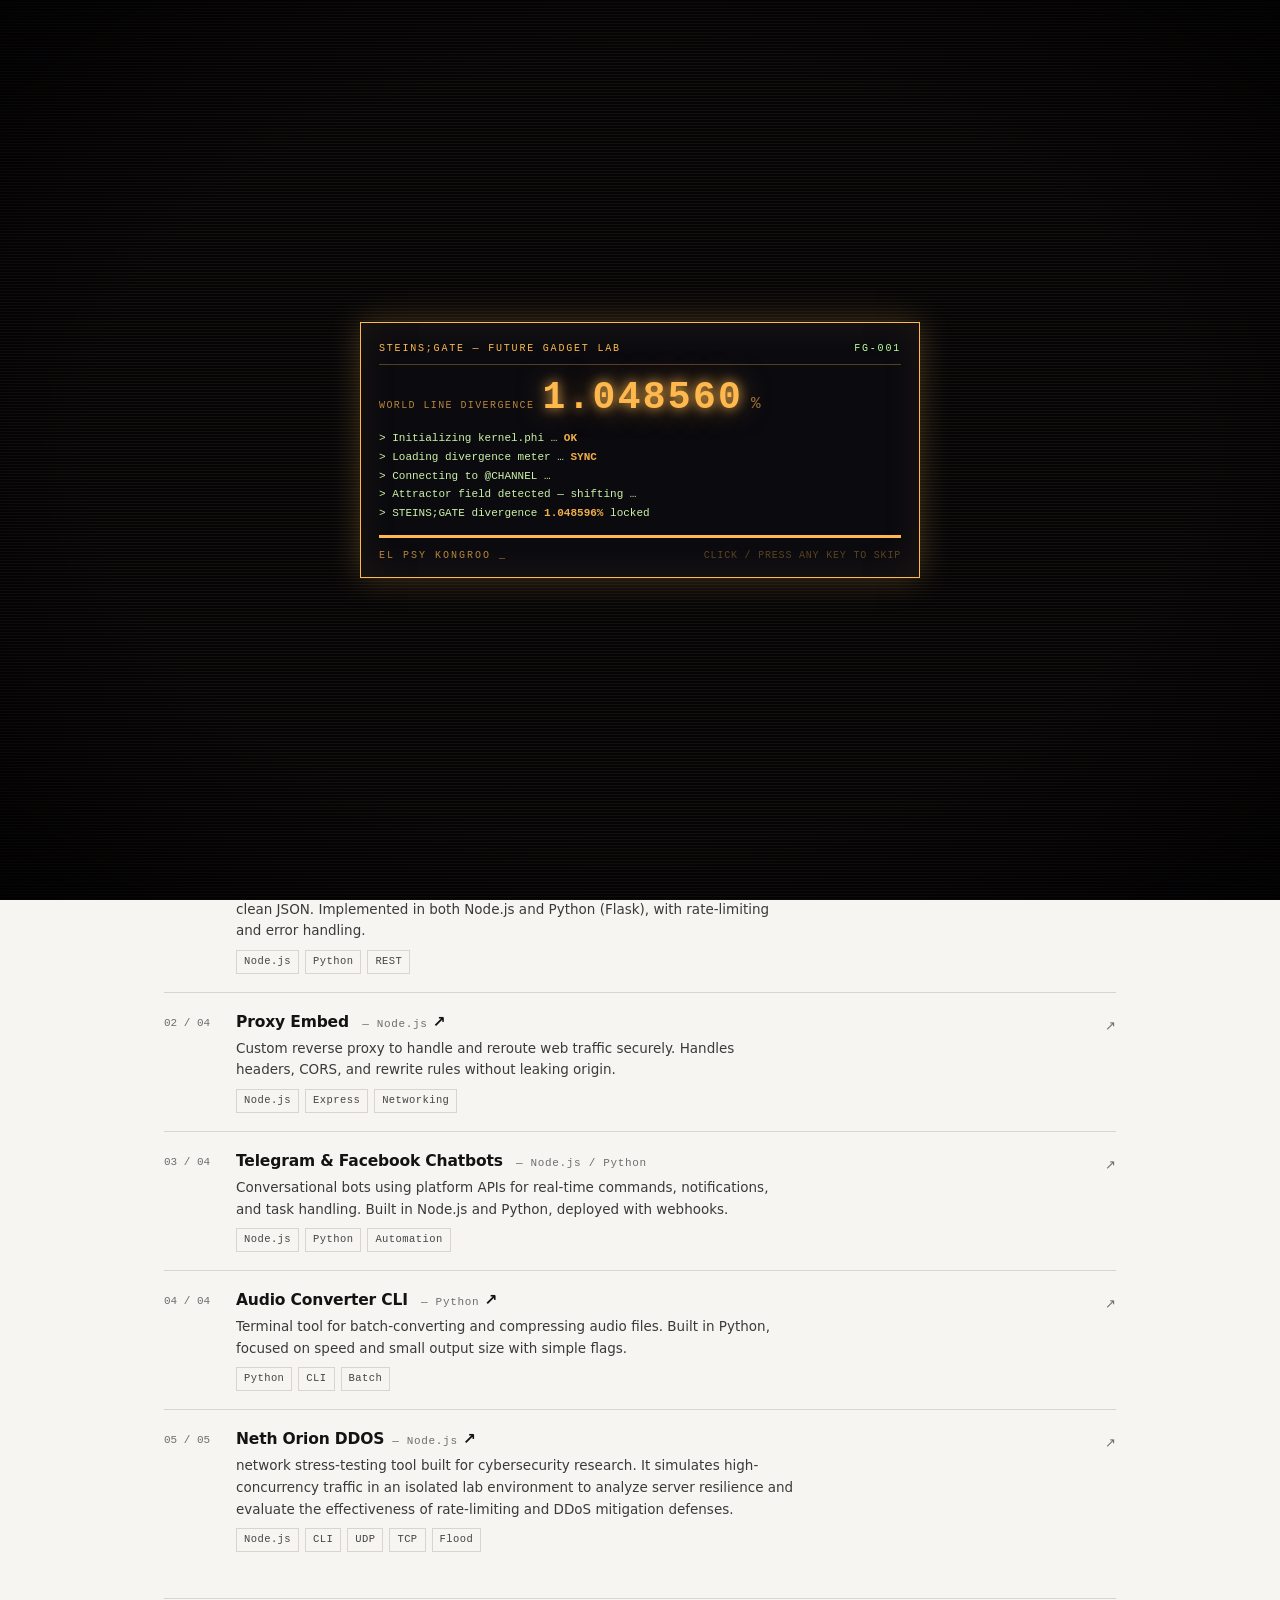
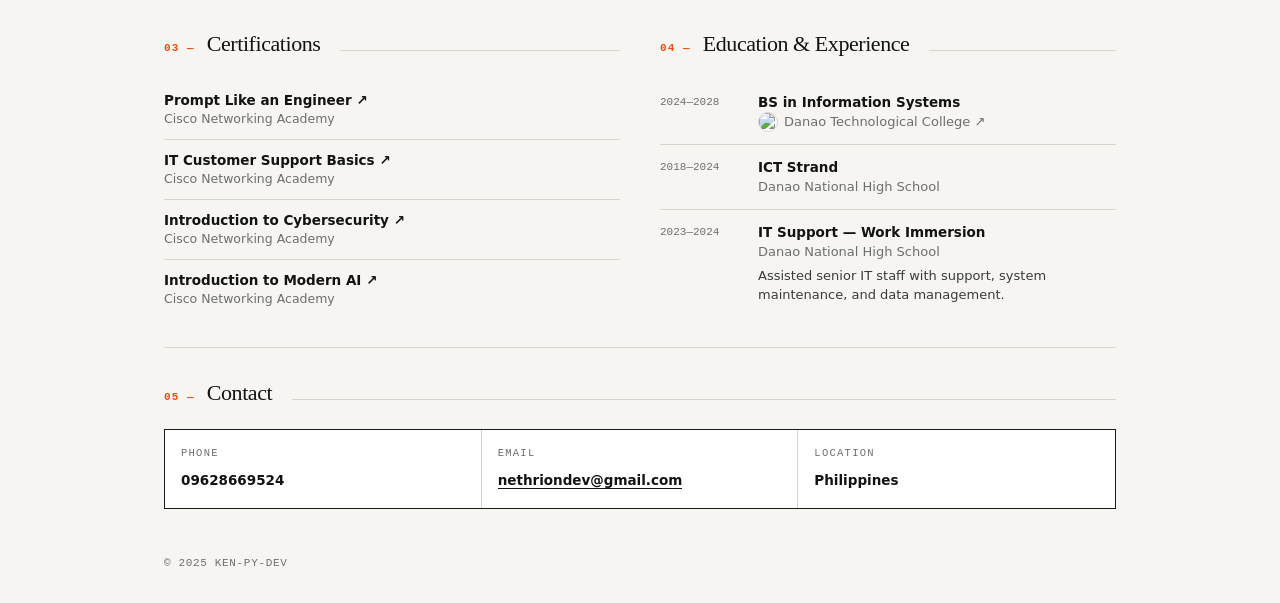
==== commit db7da83a: "Change project technology from Python to Node.js" ====
--- a/index.html
+++ b/index.html
@@ -412,9 +412,9 @@
             <div class="project">
         <div class="p-num">05 / 05</div>
         <div>
-          <h3><a href="" target="_blank">Neth Orion DDOS<span>— Python</span> ↗</a></h3>
+          <h3><a href="" target="_blank">Neth Orion DDOS<span>— Node.js</span> ↗</a></h3>
           <p>network stress-testing tool built for cybersecurity research. It simulates high-concurrency traffic in an isolated lab environment to analyze server resilience and evaluate the effectiveness of rate-limiting and DDoS mitigation defenses.</p>
-          <div class="tags"><span class="tag">Node.js</span><span class="tag">CLI</span><span class="tag">Batch</span></div>
+          <div class="tags"><span class="tag">Node.js</span><span class="tag">CLI</span><span class="tag">UDP</span><span class="tag">TCP</span><span class="tag">Flood</span></div>
         </div>
         <div class="p-arrow">↗</div>
             </div>
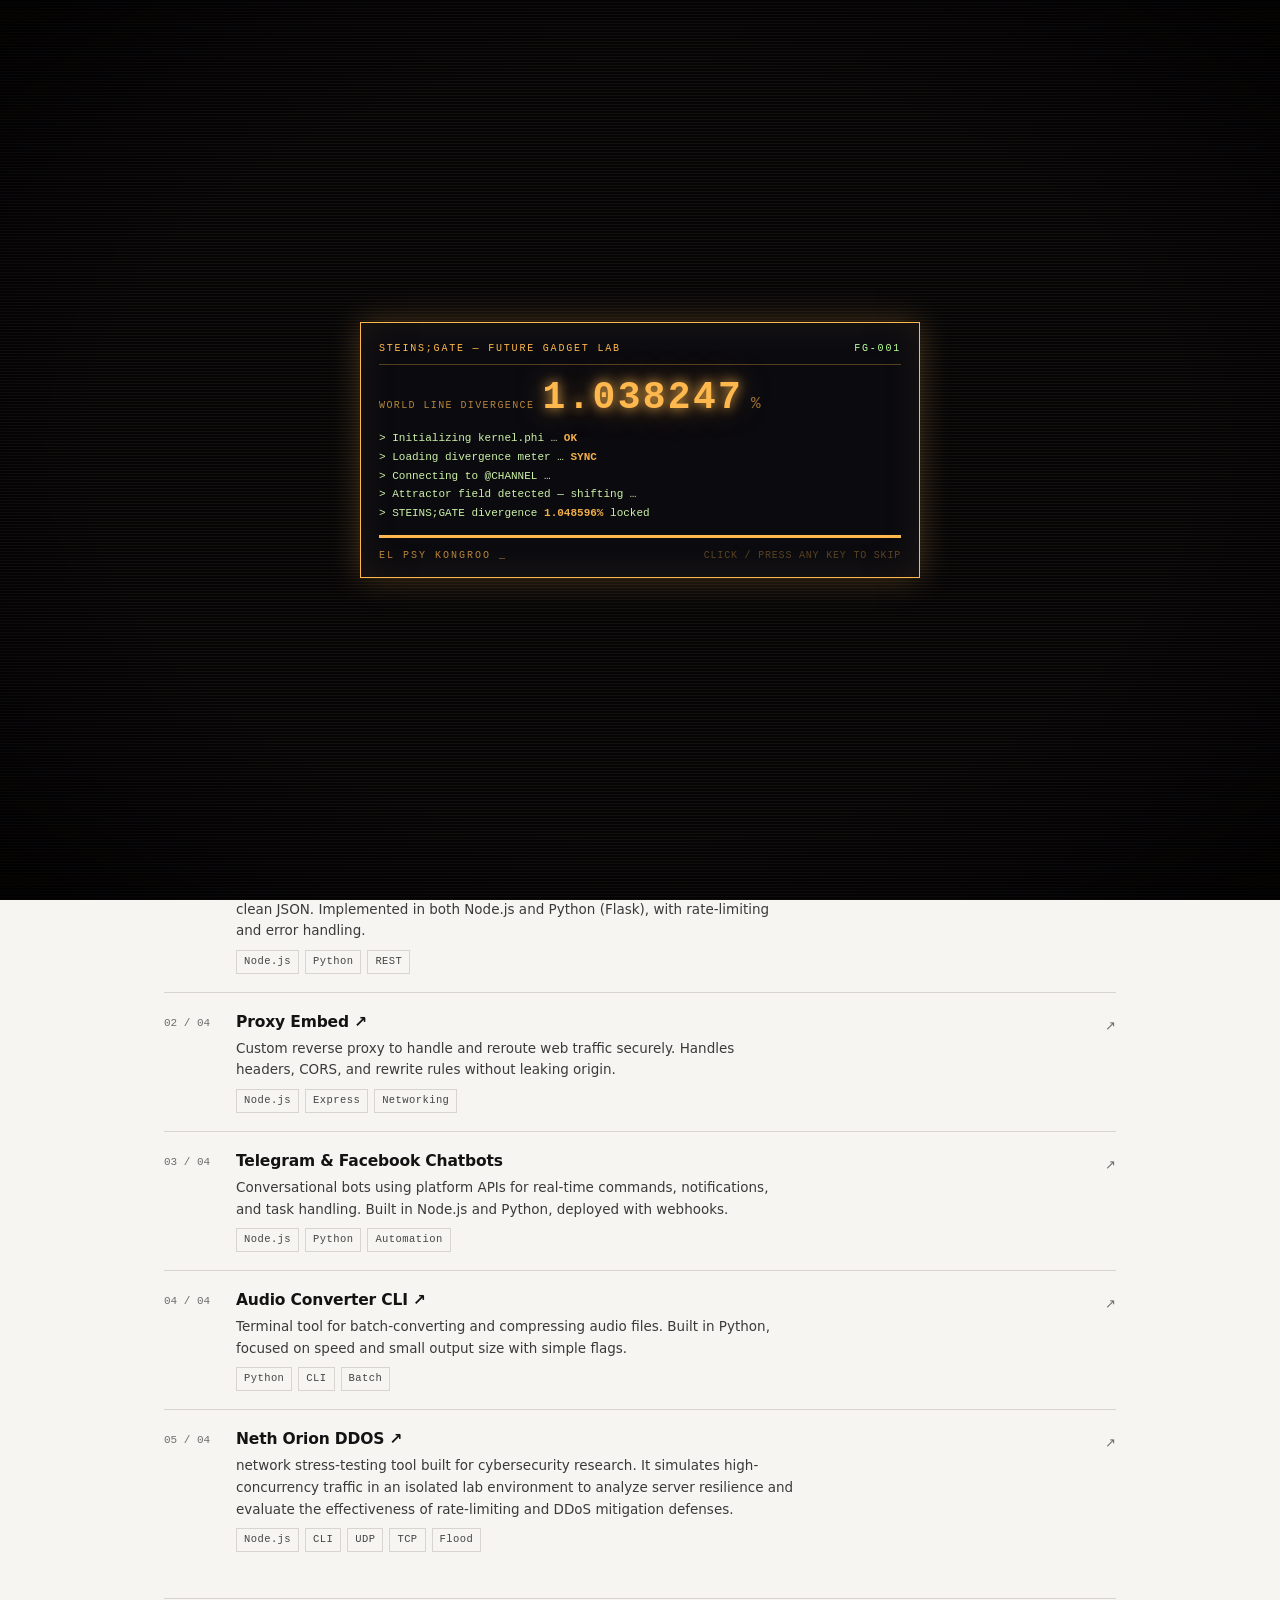
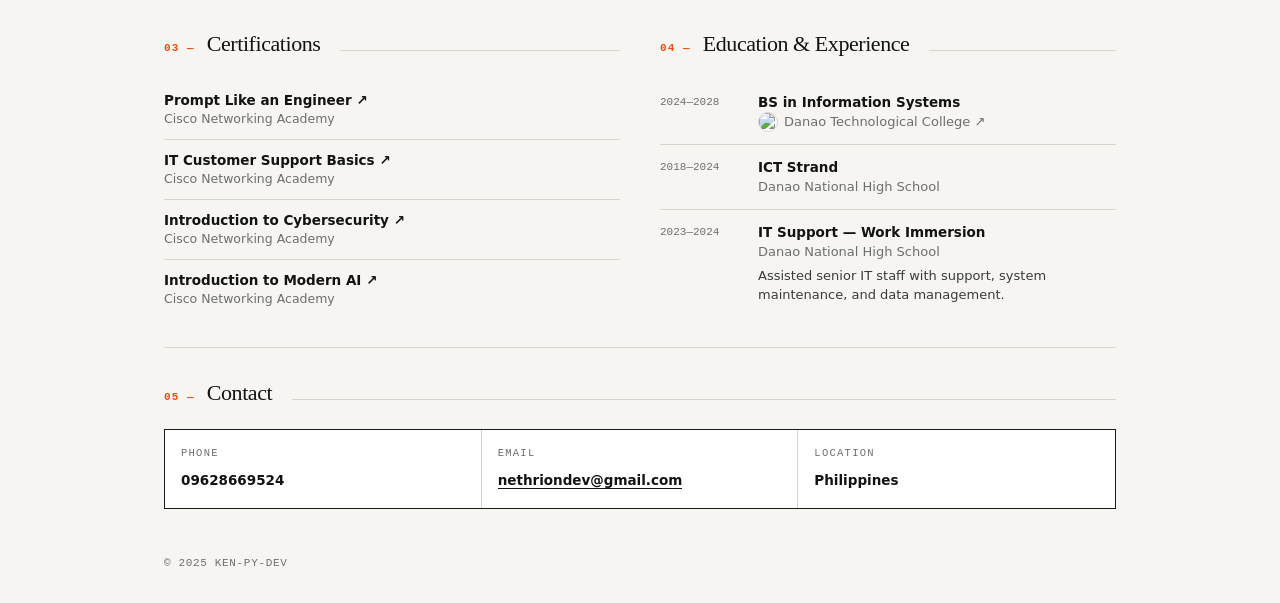
==== commit d6810700: "Simplify project titles in index.html Removed the technology description from project titles." ====
--- a/index.html
+++ b/index.html
@@ -376,7 +376,7 @@
       <div class="project">
         <div class="p-num">01 / 04</div>
         <div>
-          <h3>Web Scraper API <span>— REST · Node.js / Python</span></h3>
+          <h3>Web Scraper API</h3>
           <p>REST API that scrapes and normalizes data from multiple sources and returns clean JSON. Implemented in both Node.js and Python (Flask), with rate-limiting and error handling.</p>
           <div class="tags"><span class="tag">Node.js</span><span class="tag">Python</span><span class="tag">REST</span></div>
         </div>
@@ -385,7 +385,7 @@
       <div class="project">
         <div class="p-num">02 / 04</div>
         <div>
-          <h3><a href="https://github.com/ken-py-dev/proxy-embed" target="_blank">Proxy Embed <span>— Node.js</span> ↗</a></h3>
+          <h3><a href="https://github.com/ken-py-dev/proxy-embed" target="_blank">Proxy Embed ↗</a></h3>
           <p>Custom reverse proxy to handle and reroute web traffic securely. Handles headers, CORS, and rewrite rules without leaking origin.</p>
           <div class="tags"><span class="tag">Node.js</span><span class="tag">Express</span><span class="tag">Networking</span></div>
         </div>
@@ -394,7 +394,7 @@
       <div class="project">
         <div class="p-num">03 / 04</div>
         <div>
-          <h3>Telegram & Facebook Chatbots <span>— Node.js / Python</span></h3>
+          <h3>Telegram & Facebook Chatbots </h3>
           <p>Conversational bots using platform APIs for real-time commands, notifications, and task handling. Built in Node.js and Python, deployed with webhooks.</p>
           <div class="tags"><span class="tag">Node.js</span><span class="tag">Python</span><span class="tag">Automation</span></div>
         </div>
@@ -403,16 +403,16 @@
       <div class="project">
         <div class="p-num">04 / 04</div>
         <div>
-          <h3><a href="https://github.com/ken-py-dev/audio_converter_cli" target="_blank">Audio Converter CLI <span>— Python</span> ↗</a></h3>
+          <h3><a href="https://github.com/ken-py-dev/audio_converter_cli" target="_blank">Audio Converter CLI ↗</a></h3>
           <p>Terminal tool for batch-converting and compressing audio files. Built in Python, focused on speed and small output size with simple flags.</p>
           <div class="tags"><span class="tag">Python</span><span class="tag">CLI</span><span class="tag">Batch</span></div>
         </div>
         <div class="p-arrow">↗</div>
       </div>
             <div class="project">
-        <div class="p-num">05 / 05</div>
+        <div class="p-num">05 / 04</div>
         <div>
-          <h3><a href="" target="_blank">Neth Orion DDOS<span>— Node.js</span> ↗</a></h3>
+          <h3><a href="" target="_blank">Neth Orion DDOS ↗</a></h3>
           <p>network stress-testing tool built for cybersecurity research. It simulates high-concurrency traffic in an isolated lab environment to analyze server resilience and evaluate the effectiveness of rate-limiting and DDoS mitigation defenses.</p>
           <div class="tags"><span class="tag">Node.js</span><span class="tag">CLI</span><span class="tag">UDP</span><span class="tag">TCP</span><span class="tag">Flood</span></div>
         </div>
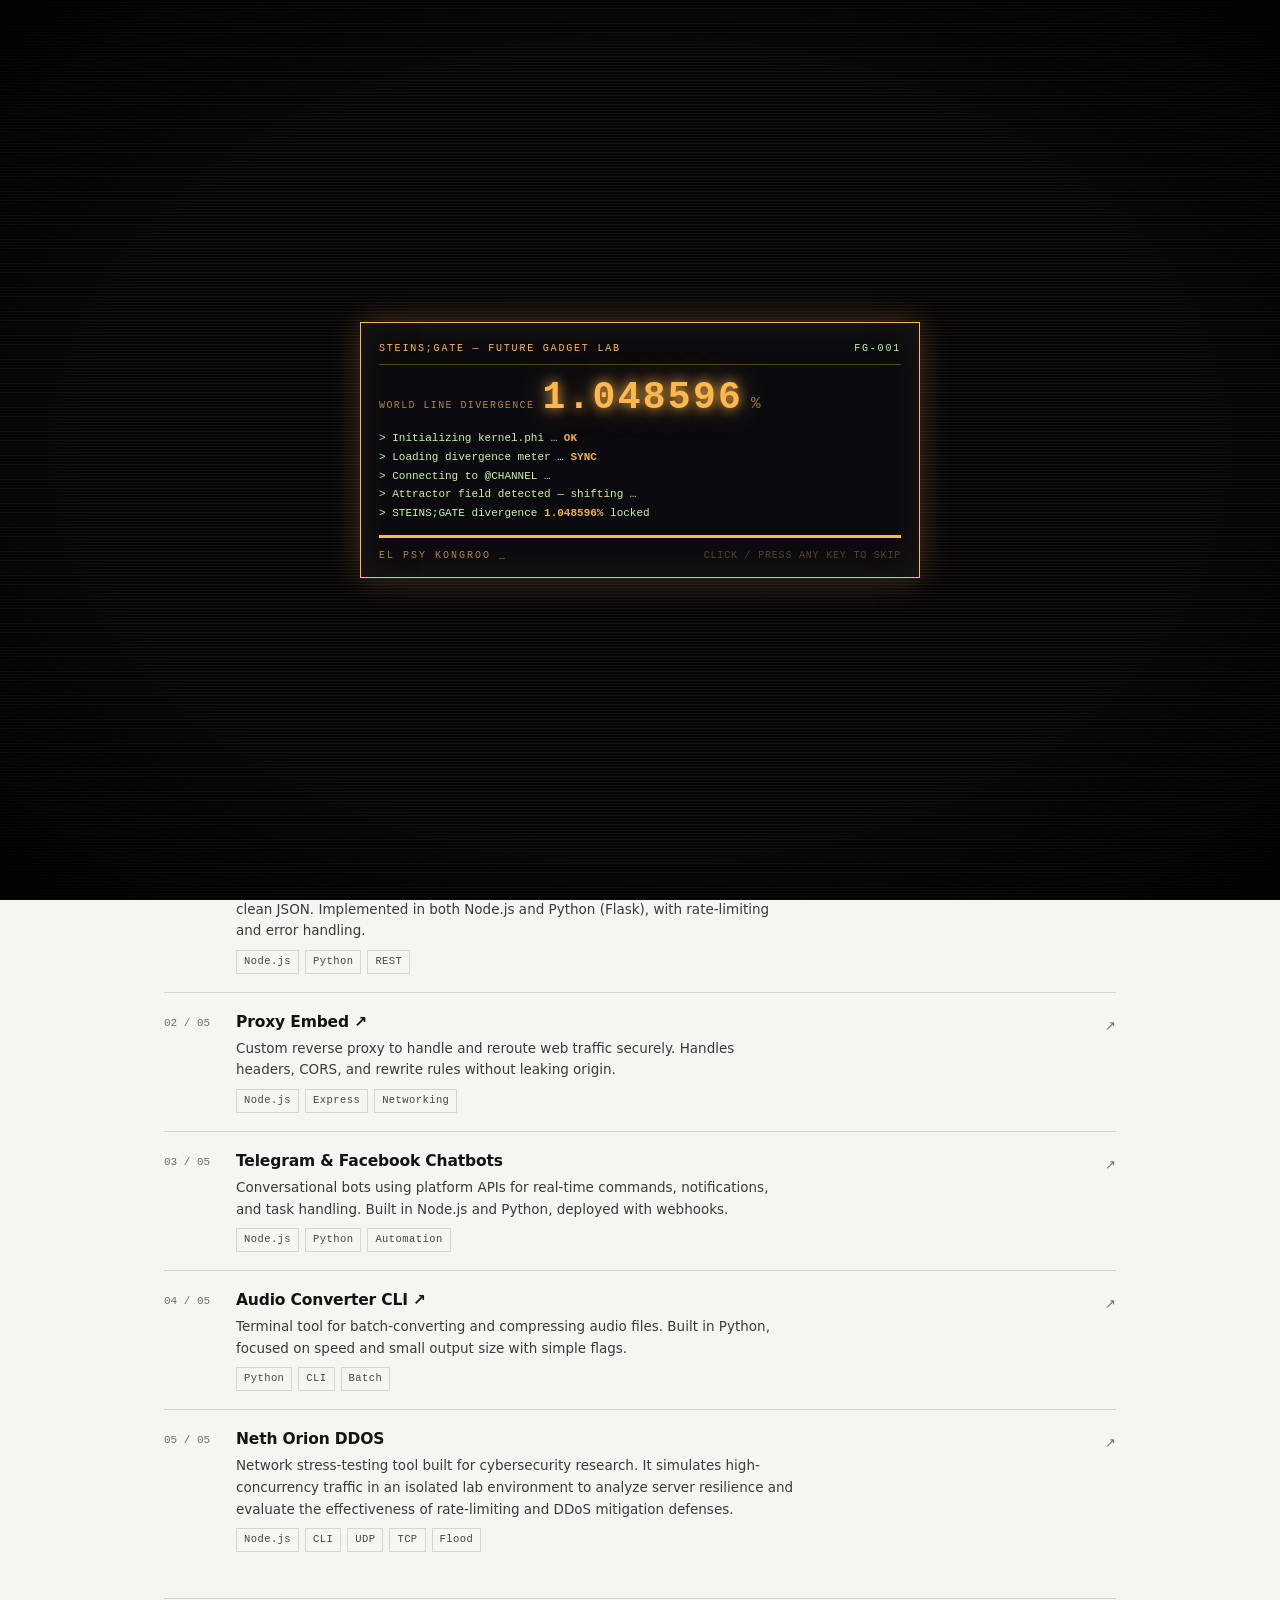
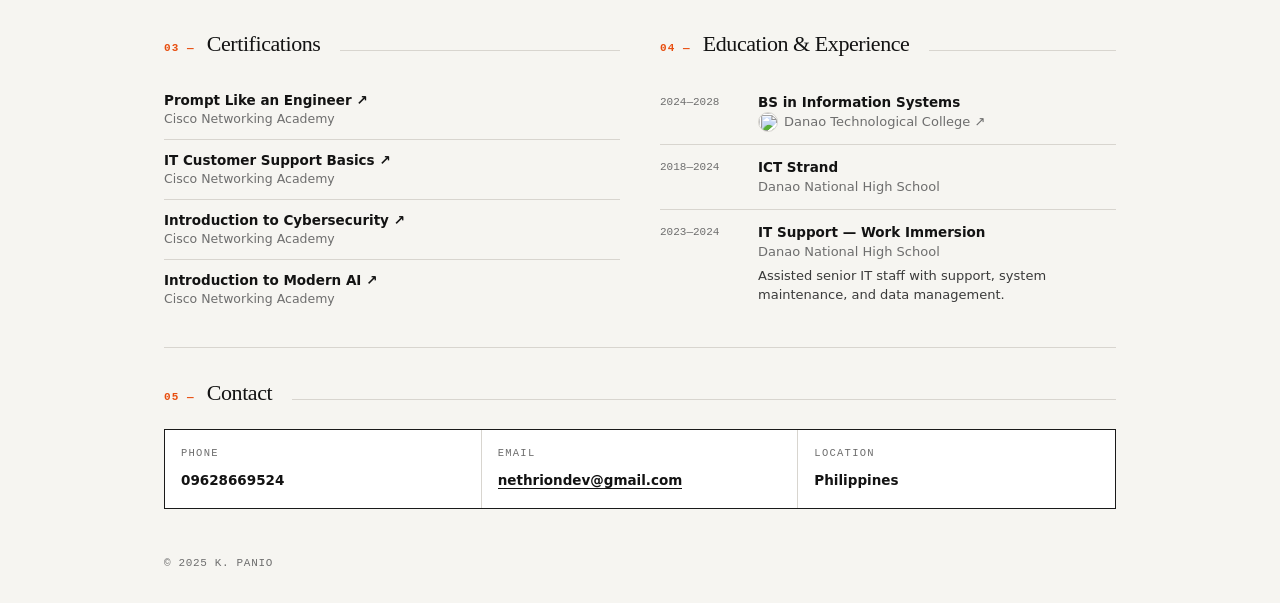
==== commit 272b7175: "up" ====
--- a/index.html
+++ b/index.html
@@ -26,7 +26,6 @@
   }
   a{color:inherit;text-decoration:none}
   .wrap{max-width:1000px;margin:0 auto;padding:0 24px}
-  /* nav */
   nav.top{
     display:flex;justify-content:space-between;align-items:center;
     padding:18px 0 16px;
@@ -46,7 +45,6 @@
     color:var(--muted);border-bottom:1px solid transparent;padding-bottom:2px;
   }
   .nav-links a:hover{color:var(--ink);border-color:var(--ink)}
-  /* hero */
   .hero{
     display:grid;grid-template-columns:1.15fr .85fr;
     gap:32px;padding:48px 0 36px;
@@ -82,9 +80,7 @@
   .hero-left p.lead{
     font-size:16.5px;line-height:1.6;color:#2a2a2a;max-width:520px;
   }
-  .hero-right{
-    padding-top:6px;
-  }
+  .hero-right{padding-top:6px}
   .meta-box{
     border:1.5px solid var(--line);
     padding:16px 16px 14px;
@@ -101,7 +97,6 @@
   .meta-row a strong{border-bottom:1px solid var(--ink)}
   .meta-row a strong:hover{color:var(--accent);border-color:var(--accent)}
   .cta-row{display:flex;gap:10px;margin-top:14px;flex-wrap:wrap}
-
   .btn{
     display:inline-block;font-family: ui-monospace, monospace;
     font-size:11px;letter-spacing:.08em;text-transform:uppercase;
@@ -116,7 +111,6 @@
     font-size:11px;color:var(--muted);display:flex;align-items:center;gap:6px;
   }
   .dot-live{width:7px;height:7px;background:#1a9e32;border-radius:50%;display:inline-block;box-shadow:0 0 0 4px rgba(26,158,50,.15)}
-  /* sections */
   section{padding:28px 0;border-bottom:1px solid var(--line-light)}
   section:last-of-type{border-bottom:none}
   .section-head{
@@ -131,12 +125,10 @@
     font-size:22px;font-weight:400;letter-spacing:-.02em;
   }
   .section-head .rule{flex:1;height:1px;background:var(--line-light);margin-left:8px}
-  /* objective */
   .objective{
     font-size:15px;line-height:1.7;color:#2b2b2b;max-width:760px;
   }
   .objective strong{font-weight:600}
-  /* skills */
   .skills{
     display:grid;grid-template-columns:repeat(3,1fr);gap:0;
     border:1.5px solid var(--line);background:#fff;
@@ -151,7 +143,6 @@
     font-size:10.5px;letter-spacing:.12em;text-transform:uppercase;color:var(--muted);margin-bottom:8px;
   }
   .skill p{font-size:13.5px;line-height:1.5;color:var(--ink)}
-  /* projects */
   .projects{display:flex;flex-direction:column}
   .project{
     display:grid;grid-template-columns:56px 1fr auto;
@@ -177,7 +168,6 @@
     font-family: ui-monospace, monospace;
     font-size:13px;padding-top:6px;color:var(--muted);
   }
-  /* two col bottom */
   .two-col{display:grid;grid-template-columns:1fr 1fr;gap:40px}
   .list-plain{list-style:none}
   .list-plain li{
@@ -195,7 +185,6 @@
   .t-title{font-size:13.5px;font-weight:600}
   .t-place{font-size:13px;color:var(--muted)}
   .t-desc{font-size:13px;color:#3a3a3a;margin-top:4px;line-height:1.5}
-  /* contact */
   .contact-grid{display:grid;grid-template-columns:repeat(3,1fr);gap:0;border:1.5px solid var(--line);background:#fff}
   .contact-cell{padding:16px;text-align:left;border-right:1px solid var(--line-light)}
   .contact-cell:last-child{border-right:none}
@@ -320,7 +309,7 @@
 </div>
 <div class="wrap">
   <nav class="top">
-    <div class="brand">K. Panio <span>— 2025</span></div>
+    <div class="brand" id="brand"></div>
     <div class="nav-links">
       <a href="#projects"><i class="fa-solid fa-diagram-project"></i> Projects</a>
       <a href="#stack"><i class="fa-solid fa-layer-group"></i> Stack</a>
@@ -330,13 +319,13 @@
 
   <header class="hero">
     <div class="hero-left">
-      <div class="kicker">Web Developer</div>
+      <div class="kicker" id="kicker"></div>
       <div class="hero-title-row">
-        <div class="profile-square"><img src="https://i.imgur.com/hitZna0.jpeg" alt="Kenneth C. Panio"></div>
-        <h1>Kenneth C. <em>Panio</em></h1>
+        <div class="profile-square"><img id="profileImg" alt=""></div>
+        <h1 id="profileName"></h1>
       </div>
       <span class="accent-line"></span>
-      <p class="lead">I build fast, usable web tools — scrapers, bots, proxies, CLI utilities. Focused on modern UIs and practical automation. I use AI where it helps with prototyping and scripting, but ship clean, maintainable code.</p>
+      <p class="lead" id="profileBio"></p>
       <div class="unlock-wrap">
         <button class="unlock-btn" id="unlockBtn" aria-expanded="false" aria-label="Reveal hidden message" title="psst... click me">▸</button>
         <span class="unlock-hint" aria-hidden="true"><video autoplay loop muted playsinline width="68" height="36" poster="https://media1.tenor.com/m/oaajVuH1mKIAAAAC/steins-gate-divergence-meter.gif" style="display:block;border:1px solid var(--line);pointer-events:auto"><source src="https://media.tenor.com/oaajVuH1mKIAAAPo/steins-gate-divergence-meter.mp4" type="video/mp4"></video></span>
@@ -344,126 +333,132 @@
       </div>
     </div>
     <div class="hero-right">
-      <div class="meta-box">
-        <div class="meta-row"><span>GitHub</span><a href="https://github.com/ken-py-dev" target="_blank"><strong>github.com/ken-py-dev →</strong></a></div>
-        <div class="meta-row"><span>LinkedIn</span><a href="https://linkedin.com/in/kenneth-panio" target="_blank"><strong>linkedin.com/in/kenneth-panio →</strong></a></div>
-        <div class="meta-row"><span>Resume</span><a href="resume.pdf" target="_blank"><strong>resume.pdf →</strong></a></div>
+      <div class="meta-box" id="socialsBox"></div>
+      <div class="cta-row">
+        <a class="btn btn-primary" id="ctaEmail" href="#">Email me</a>
+        <a class="btn btn-ghost" id="ctaGithub" target="_blank" href="#">GitHub</a>
       </div>
-      <div class="cta-row">
-        <a class="btn btn-primary" href="mailto:nethriondev@gmail.com">Email me</a>
-        <a class="btn btn-ghost" href="https://github.com/ken-py-dev" target="_blank">GitHub</a>
-      </div>
-      <div class="availability"><span class="dot-live"></span> Available for freelance & collaborations</div>
-
+      <div class="availability" id="availability"></div>
     </div>
   </header>
 
   <section id="stack">
     <div class="section-head"><span class="section-num">01 —</span><h2>Stack</h2><span class="rule"></span></div>
-    <div class="skills">
-      <div class="skill"><label>Languages</label><p>C · C++ · Python · JavaScript</p></div>
-      <div class="skill"><label>Frontend</label><p>HTML5 · CSS3 · Tailwind CSS</p></div>
-      <div class="skill"><label>Backend</label><p>Node.js / Express · Flask · REST APIs · Jinja</p></div>
-      <div class="skill"><label>Database</label><p>MongoDB · PostgreSQL · SQLAlchemy</p></div>
-      <div class="skill"><label>AI & Automation</label><p>API integration · scripting · workflow automation</p></div>
-      <div class="skill"><label>Tools</label><p>Git · CLI · rapid prototyping</p></div>
-    </div>
+    <div class="skills" id="stackGrid"></div>
   </section>
 
   <section id="projects">
     <div class="section-head"><span class="section-num">02 —</span><h2>Selected work</h2><span class="rule"></span></div>
-    <div class="projects">
-      <div class="project">
-        <div class="p-num">01 / 04</div>
-        <div>
-          <h3>Web Scraper API</h3>
-          <p>REST API that scrapes and normalizes data from multiple sources and returns clean JSON. Implemented in both Node.js and Python (Flask), with rate-limiting and error handling.</p>
-          <div class="tags"><span class="tag">Node.js</span><span class="tag">Python</span><span class="tag">REST</span></div>
-        </div>
-        <div class="p-arrow">↗</div>
-      </div>
-      <div class="project">
-        <div class="p-num">02 / 04</div>
-        <div>
-          <h3><a href="https://github.com/ken-py-dev/proxy-embed" target="_blank">Proxy Embed ↗</a></h3>
-          <p>Custom reverse proxy to handle and reroute web traffic securely. Handles headers, CORS, and rewrite rules without leaking origin.</p>
-          <div class="tags"><span class="tag">Node.js</span><span class="tag">Express</span><span class="tag">Networking</span></div>
-        </div>
-        <div class="p-arrow">↗</div>
-      </div>
-      <div class="project">
-        <div class="p-num">03 / 04</div>
-        <div>
-          <h3>Telegram & Facebook Chatbots </h3>
-          <p>Conversational bots using platform APIs for real-time commands, notifications, and task handling. Built in Node.js and Python, deployed with webhooks.</p>
-          <div class="tags"><span class="tag">Node.js</span><span class="tag">Python</span><span class="tag">Automation</span></div>
-        </div>
-        <div class="p-arrow">↗</div>
-      </div>
-      <div class="project">
-        <div class="p-num">04 / 04</div>
-        <div>
-          <h3><a href="https://github.com/ken-py-dev/audio_converter_cli" target="_blank">Audio Converter CLI ↗</a></h3>
-          <p>Terminal tool for batch-converting and compressing audio files. Built in Python, focused on speed and small output size with simple flags.</p>
-          <div class="tags"><span class="tag">Python</span><span class="tag">CLI</span><span class="tag">Batch</span></div>
-        </div>
-        <div class="p-arrow">↗</div>
-      </div>
-            <div class="project">
-        <div class="p-num">05 / 04</div>
-        <div>
-          <h3><a href="" target="_blank">Neth Orion DDOS ↗</a></h3>
-          <p>network stress-testing tool built for cybersecurity research. It simulates high-concurrency traffic in an isolated lab environment to analyze server resilience and evaluate the effectiveness of rate-limiting and DDoS mitigation defenses.</p>
-          <div class="tags"><span class="tag">Node.js</span><span class="tag">CLI</span><span class="tag">UDP</span><span class="tag">TCP</span><span class="tag">Flood</span></div>
-        </div>
-        <div class="p-arrow">↗</div>
-            </div>
-    </div>
+    <div class="projects" id="projectsList"></div>
   </section>
 
   <section>
     <div class="two-col">
       <div>
         <div class="section-head"><span class="section-num">03 —</span><h2>Certifications</h2><span class="rule"></span></div>
-        <ul class="list-plain">
-          <li><a href="https://www.credly.com/badges/0dfa7c67-be01-4928-ae78-63493a17999f" target="_blank"><div><div class="name">Prompt Like an Engineer ↗</div><div class="org">Cisco Networking Academy</div></div></a></li>
-          <li><a href="https://www.credly.com/badges/b9490645-43b6-4566-95cc-4a333b0a6fb9" target="_blank"><div><div class="name">IT Customer Support Basics ↗</div><div class="org">Cisco Networking Academy</div></div></a></li>
-          <li><a href="https://www.credly.com/badges/16a61481-7222-4b1c-a736-c3f0a16c84e9" target="_blank"><div><div class="name">Introduction to Cybersecurity ↗</div><div class="org">Cisco Networking Academy</div></div></a></li>
-          <li><a href="https://www.credly.com/badges/0f6e3187-43de-46ef-a1d4-3cca661c60ac" target="_blank"><div><div class="name">Introduction to Modern AI ↗</div><div class="org">Cisco Networking Academy</div></div></a></li>
-        </ul>
+        <ul class="list-plain" id="certsList"></ul>
       </div>
       <div>
         <div class="section-head"><span class="section-num">04 —</span><h2>Education & Experience</h2><span class="rule"></span></div>
-        <ul class="timeline">
-          <li><span class="t-date">2024—2028</span><div><div class="t-title">BS in Information Systems</div><div class="t-place" style="display:flex;align-items:center;gap:6px"><img src="https://www.danaotechnologicalcollege.com/storage/general_logo/574f4669-3372-4abe-b684-db147652efe5.webp" alt="DTC logo" style="width:20px;height:20px;object-fit:cover;background:#fff;border:1px solid var(--line-light);border-radius:50%;pointer-events:auto"> <a href="https://www.danaotechnologicalcollege.com/" target="_blank">Danao Technological College ↗</a></div></div></li>
-          <li><span class="t-date">2018—2024</span><div><div class="t-title">ICT Strand</div><div class="t-place">Danao National High School</div></div></li>
-          <li><span class="t-date">2023—2024</span><div><div class="t-title">IT Support — Work Immersion</div><div class="t-place">Danao National High School</div><div class="t-desc">Assisted senior IT staff with support, system maintenance, and data management.</div></div></li>
-        </ul>
+        <ul class="timeline" id="educationList"></ul>
       </div>
     </div>
   </section>
 
   <section id="contact">
     <div class="section-head"><span class="section-num">05 —</span><h2>Contact</h2><span class="rule"></span></div>
-    <div class="contact-grid">
-      <div class="contact-cell"><label>Phone</label><span>09628669524</span></div>
-      <div class="contact-cell"><label>Email</label><a href="mailto:nethriondev@gmail.com">nethriondev@gmail.com</a></div>
-      <div class="contact-cell"><label>Location</label><span>Philippines</span></div>
-    </div>
+    <div class="contact-grid" id="contactsGrid"></div>
   </section>
 
   <footer>
-    <span>© 2025 ken-py-dev</span>
+    <span id="footerCopy"></span>
     <span></span>
   </footer>
 </div>
+<script>
+const esc=s=>String(s).replace(/&/g,'&amp;').replace(/</g,'&lt;').replace(/>/g,'&gt;').replace(/"/g,'&quot;');
+async function loadJSON(p){
+  try{ const r=await fetch(p); if(!r.ok) throw 0; return await r.json(); }catch{ return null; }
+}
+(async()=>{
+  const [profile,projects,certs,contacts,socials,stack,education]=await Promise.all([
+    loadJSON('data/profile.json'),
+    loadJSON('data/projects.json'),
+    loadJSON('data/certifications.json'),
+    loadJSON('data/contacts.json'),
+    loadJSON('data/socials.json'),
+    loadJSON('data/stack.json'),
+    loadJSON('data/education.json')
+  ]);
+
+  if(profile){
+    document.title=`${profile.name} — ${profile.title}`;
+    const brand=document.getElementById('brand');
+    brand.innerHTML=`${esc(profile.brand||profile.name)} <span>— ${esc(profile.year||new Date().getFullYear())}</span>`;
+    document.getElementById('kicker').textContent=profile.title||'';
+    const img=document.getElementById('profileImg');
+    img.src=profile.image||''; img.alt=profile.name||'';
+    const h1=document.getElementById('profileName');
+    const parts=(profile.name||'').trim().split(' ');
+    if(parts.length>1){ const last=parts.pop(); h1.innerHTML=`${esc(parts.join(' '))} <em>${esc(last)}</em>`; } else h1.textContent=profile.name||'';
+    document.getElementById('profileBio').textContent=profile.bio||'';
+    document.getElementById('availability').innerHTML=`<span class="dot-live"></span> ${esc(profile.availability||'')}`;
+    window.__hireMessage=profile.hireMessage||'';
+    document.getElementById('ctaEmail').href=contacts&&contacts.email?`mailto:${contacts.email}`:'mailto:';
+    document.getElementById('footerCopy').textContent=`© ${profile.year||new Date().getFullYear()} ${profile.nickname||profile.brand||''}`;
+  }
+
+  if(socials){
+    const box=document.getElementById('socialsBox');
+    box.innerHTML=socials.map(s=>`<div class="meta-row"><span>${esc(s.label)}</span><a href="${esc(s.url)}" target="_blank"><strong>${esc(s.handle)} →</strong></a></div>`).join('');
+    const gh=socials.find(s=>s.label.toLowerCase()==='github');
+    if(gh) document.getElementById('ctaGithub').href=gh.url;
+  }
+
+  if(stack){
+    document.getElementById('stackGrid').innerHTML=stack.map(s=>`<div class="skill"><label>${esc(s.label)}</label><p>${esc(s.value)}</p></div>`).join('');
+  }
+
+  if(projects){
+    const total=String(projects.length).padStart(2,'0');
+    document.getElementById('projectsList').innerHTML=projects.map((p,i)=>{
+      const num=String(i+1).padStart(2,'0');
+      const title=p.url?`<a href="${esc(p.url)}" target="_blank">${esc(p.title)} ↗</a>`:esc(p.title);
+      const tags=(p.tags||[]).map(t=>`<span class="tag">${esc(t)}</span>`).join('');
+      return `<div class="project"><div class="p-num">${num} / ${total}</div><div><h3>${title}</h3><p>${esc(p.description)}</p><div class="tags">${tags}</div></div><div class="p-arrow">↗</div></div>`;
+    }).join('');
+  }
+
+  if(certs){
+    document.getElementById('certsList').innerHTML=certs.map(c=>`<li><a href="${esc(c.url)}" target="_blank"><div><div class="name">${esc(c.name)} ↗</div><div class="org">${esc(c.org)}</div></div></a></li>`).join('');
+  }
+
+  if(education){
+    document.getElementById('educationList').innerHTML=education.map(e=>{
+      const logo=e.logo?`<img src="${esc(e.logo)}" alt="" style="width:20px;height:20px;object-fit:cover;background:#fff;border:1px solid var(--line-light);border-radius:50%;pointer-events:auto"> `:``;
+      const place=e.url?`<a href="${esc(e.url)}" target="_blank">${esc(e.place)} ↗</a>`:esc(e.place);
+      const desc=e.desc?`<div class="t-desc">${esc(e.desc)}</div>`:'';
+      return `<li><span class="t-date">${esc(e.date)}</span><div><div class="t-title">${esc(e.title)}</div><div class="t-place" style="display:flex;align-items:center;gap:6px">${logo}${place}</div>${desc}</div></li>`;
+    }).join('');
+  }
+
+  if(contacts){
+    const c=document.getElementById('contactsGrid');
+    const phone=contacts.phone?`<div class="contact-cell"><label>Phone</label><span>${esc(contacts.phone)}</span></div>`:'';
+    const email=contacts.email?`<div class="contact-cell"><label>Email</label><a href="mailto:${esc(contacts.email)}">${esc(contacts.email)}</a></div>`:'';
+    const loc=contacts.location?`<div class="contact-cell"><label>Location</label><span>${esc(contacts.location)}</span></div>`:'';
+    c.innerHTML=phone+email+loc;
+    const ce=document.getElementById('ctaEmail');
+    if(contacts.email) ce.href=`mailto:${contacts.email}`;
+  }
+})();
+</script>
 <script>
 (function(){
   const boot=document.getElementById('sg-boot');
   const meter=document.getElementById('sgMeter');
   const logEl=document.getElementById('sgLog');
   const fill=document.getElementById('sgFill');
-  
   document.body.style.overflow='hidden';
   const lines=[
     "> Initializing kernel.phi … <b>OK</b>",
@@ -509,9 +504,9 @@
 const btn=document.getElementById('unlockBtn');
 const msg=document.getElementById('unlockMsg');
 const wrap=document.querySelector('.unlock-wrap');
-const fullText="Hire me to unlock my full potential : ) — Warning: side effects may include 24/7 bug fixes, code that works on the first try (rare DLC), and me pretending Stack Overflow is my second home.";
 let typingTimer=null, idx=0, isOpen=false;
 function typeWrite(){
+  const fullText=window.__hireMessage||"Hire me to unlock my full potential : ) — Warning: side effects may include 24/7 bug fixes, code that works on the first try (rare DLC), and me pretending Stack Overflow is my second home.";
   msg.textContent="";
   msg.classList.add('open','typing');
   msg.classList.remove('done');
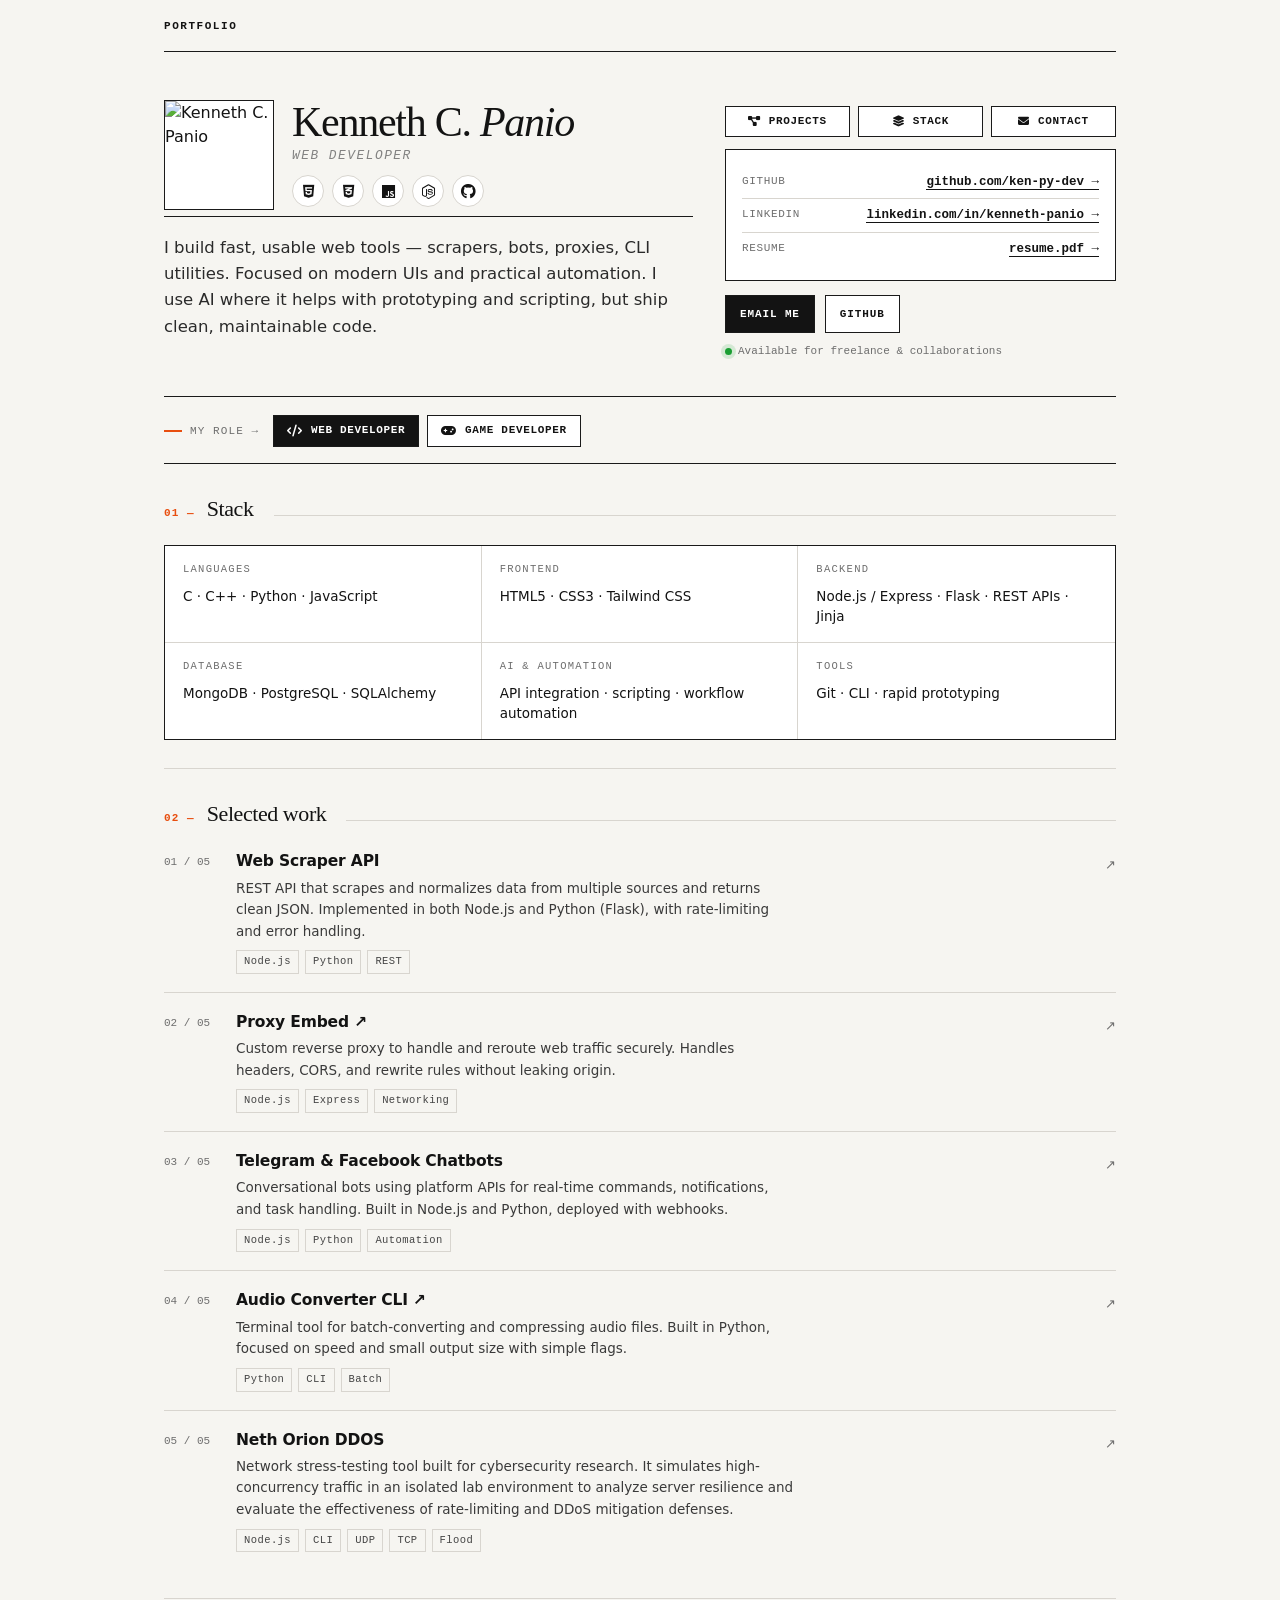
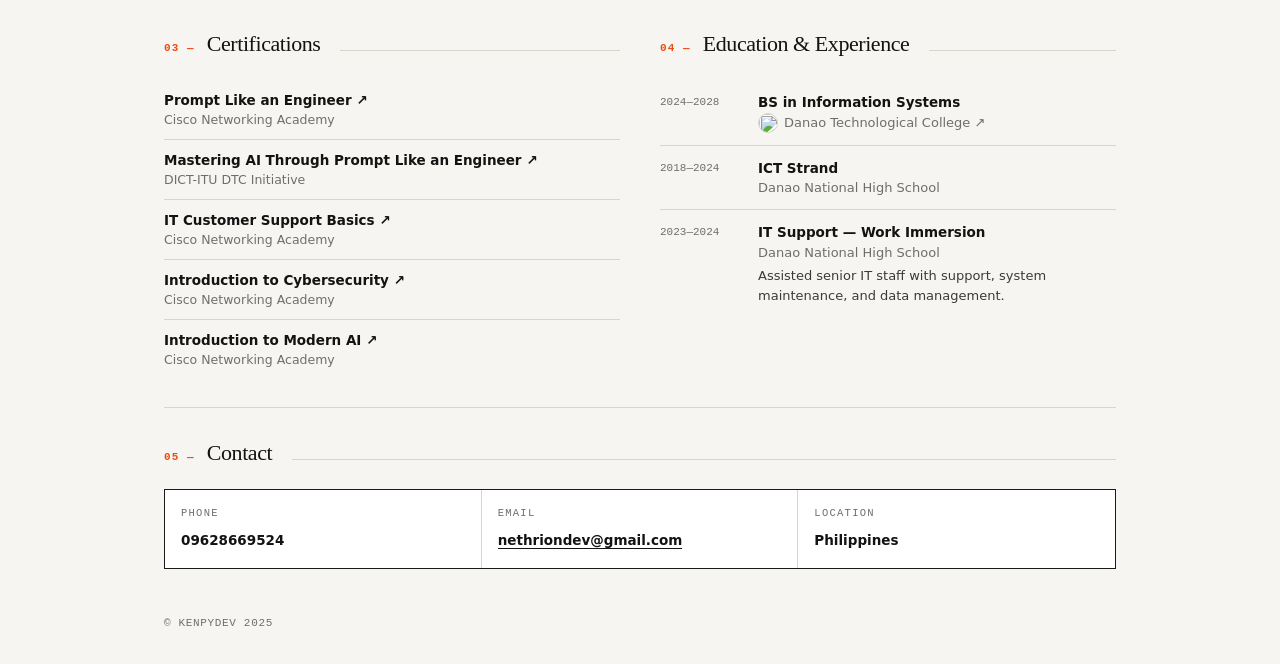
==== commit 0fb52c10: "up" ====
--- a/index.html
+++ b/index.html
@@ -4,335 +4,34 @@
 <meta charset="UTF-8">
 <meta name="viewport" content="width=device-width, initial-scale=1.0">
 <link rel="stylesheet" href="https://cdnjs.cloudflare.com/ajax/libs/font-awesome/6.5.2/css/all.min.css">
-<title>Kenneth C. Panio — Web Developer</title>
-<style>
-  :root{
-    --paper:#f6f5f1;
-    --ink:#131313;
-    --muted:#6e6e6e;
-    --line:#1a1a1a;
-    --line-light:#d8d5cf;
-    --accent:#e84e0f;
-  }
-  *{margin:0;padding:0;box-sizing:border-box}
-  html{-webkit-user-select:none;-moz-user-select:none;-ms-user-select:none;user-select:none}
-  img{-webkit-user-drag:none;user-drag:none;pointer-events:none}
-  body{
-    background:var(--paper);
-    color:var(--ink);
-    font-family: Inter, ui-sans-serif, system-ui, -apple-system, "Segoe UI", Helvetica, Arial, sans-serif;
-    line-height:1.5;
-    -webkit-font-smoothing:antialiased;
-  }
-  a{color:inherit;text-decoration:none}
-  .wrap{max-width:1000px;margin:0 auto;padding:0 24px}
-  nav.top{
-    display:flex;justify-content:space-between;align-items:center;
-    padding:18px 0 16px;
-    border-bottom:1.5px solid var(--line);
-    position:sticky;top:0;background:var(--paper);z-index:10;
-  }
-  .brand{
-    font-family: ui-monospace, SFMono-Regular, Menlo, monospace;
-    font-size:11px;letter-spacing:.14em;text-transform:uppercase;
-    font-weight:600;
-  }
-  .brand span{color:var(--accent)}
-  .nav-links{display:flex;gap:22px}
-  .nav-links a{
-    font-family: ui-monospace, SFMono-Regular, Menlo, monospace;
-    font-size:11.5px;letter-spacing:.08em;text-transform:uppercase;
-    color:var(--muted);border-bottom:1px solid transparent;padding-bottom:2px;
-  }
-  .nav-links a:hover{color:var(--ink);border-color:var(--ink)}
-  .hero{
-    display:grid;grid-template-columns:1.15fr .85fr;
-    gap:32px;padding:48px 0 36px;
-    border-bottom:1.5px solid var(--line);
-    align-items:start;
-  }
-  .hero-left{min-width:0}
-  .hero-right{min-width:0}
-  .hero h1{
-    font-family: Georgia, "Times New Roman", serif;
-    font-size:clamp(30px, 3.8vw, 42px);
-    line-height:.96;letter-spacing:-.03em;font-weight:400;
-  }
-  .hero h1 em{font-style:italic;font-weight:400}
-  .accent-line{
-    display:block;width:100%;height:1px;background:var(--line);margin:6px 0 18px;
-  }
-  .hero-title-row{display:flex;align-items:center;gap:18px;margin-bottom:6px}
-  .hero-title-row h1{flex:1;margin-top:0}
-  .profile-square{
-    width:110px;height:110px;flex-shrink:0;
-    border:1.5px solid var(--line);background:#fff;
-    overflow:hidden;display:block;
-  }
-  .profile-square img{width:100%;height:100%;object-fit:cover;display:block}
-  .profile-square img[src=""], .profile-square img:not([src]){display:none}
-  .kicker{
-    font-family: ui-monospace, monospace;
-    font-size:11px;letter-spacing:.12em;text-transform:uppercase;
-    color:var(--accent);margin-bottom:18px;display:flex;align-items:center;gap:8px;
-  }
-  .kicker:before{content:"";width:18px;height:1.5px;background:var(--accent)}
-  .hero-left p.lead{
-    font-size:16.5px;line-height:1.6;color:#2a2a2a;max-width:520px;
-  }
-  .hero-right{padding-top:6px}
-  .meta-box{
-    border:1.5px solid var(--line);
-    padding:16px 16px 14px;
-    background:#fff;
-  }
-  .meta-row{
-    display:flex;justify-content:space-between;
-    font-family: ui-monospace, monospace;
-    font-size:11px;letter-spacing:.06em;text-transform:uppercase;
-    color:var(--muted);padding:7px 0;border-bottom:1px solid var(--line-light);
-  }
-  .meta-row:last-child{border-bottom:none}
-  .meta-row strong{color:var(--ink);font-weight:600;text-transform:none;letter-spacing:0;font-size:12.5px}
-  .meta-row a strong{border-bottom:1px solid var(--ink)}
-  .meta-row a strong:hover{color:var(--accent);border-color:var(--accent)}
-  .cta-row{display:flex;gap:10px;margin-top:14px;flex-wrap:wrap}
-  .btn{
-    display:inline-block;font-family: ui-monospace, monospace;
-    font-size:11px;letter-spacing:.08em;text-transform:uppercase;
-    padding:10px 14px;border:1.5px solid var(--line);font-weight:600;
-  }
-  .btn-primary{background:var(--ink);color:#fff}
-  .btn-primary:hover{background:#000}
-  .btn-ghost{background:#fff;color:var(--ink)}
-  .btn-ghost:hover{background:var(--paper)}
-  .availability{
-    margin-top:10px;font-family: ui-monospace, monospace;
-    font-size:11px;color:var(--muted);display:flex;align-items:center;gap:6px;
-  }
-  .dot-live{width:7px;height:7px;background:#1a9e32;border-radius:50%;display:inline-block;box-shadow:0 0 0 4px rgba(26,158,50,.15)}
-  section{padding:28px 0;border-bottom:1px solid var(--line-light)}
-  section:last-of-type{border-bottom:none}
-  .section-head{
-    display:flex;align-items:baseline;gap:12px;margin-bottom:20px;
-  }
-  .section-num{
-    font-family: ui-monospace, monospace;
-    font-size:11px;letter-spacing:.1em;color:var(--accent);font-weight:700;
-  }
-  .section-head h2{
-    font-family: Georgia, serif;
-    font-size:22px;font-weight:400;letter-spacing:-.02em;
-  }
-  .section-head .rule{flex:1;height:1px;background:var(--line-light);margin-left:8px}
-  .objective{
-    font-size:15px;line-height:1.7;color:#2b2b2b;max-width:760px;
-  }
-  .objective strong{font-weight:600}
-  .skills{
-    display:grid;grid-template-columns:repeat(3,1fr);gap:0;
-    border:1.5px solid var(--line);background:#fff;
-  }
-  .skill{
-    padding:16px 18px;border-right:1px solid var(--line-light);border-bottom:1px solid var(--line-light);
-  }
-  .skill:nth-child(3n){border-right:none}
-  .skill:nth-last-child(-n+3){border-bottom:none}
-  .skill label{
-    display:block;font-family: ui-monospace, monospace;
-    font-size:10.5px;letter-spacing:.12em;text-transform:uppercase;color:var(--muted);margin-bottom:8px;
-  }
-  .skill p{font-size:13.5px;line-height:1.5;color:var(--ink)}
-  .projects{display:flex;flex-direction:column}
-  .project{
-    display:grid;grid-template-columns:56px 1fr auto;
-    gap:16px;padding:18px 0;border-bottom:1px solid var(--line-light);
-    align-items:start;
-  }
-  .project:last-child{border-bottom:none}
-  .project:first-child{padding-top:0}
-  .p-num{
-    font-family: ui-monospace, monospace;
-    font-size:11px;color:var(--muted);padding-top:4px;
-  }
-  .project h3{font-size:15.5px;font-weight:600;letter-spacing:-.01em;margin-bottom:4px}
-  .project h3 span{font-weight:400;color:var(--muted);font-family: ui-monospace, monospace;font-size:11px;letter-spacing:.06em;margin-left:8px}
-  .project p{font-size:13.5px;color:#3a3a3a;line-height:1.6;max-width:560px}
-  .tags{margin-top:8px;display:flex;gap:6px;flex-wrap:wrap}
-  .tag{
-    font-family: ui-monospace, monospace;
-    font-size:10.5px;letter-spacing:.04em;
-    border:1px solid var(--line-light);padding:3px 7px;background:var(--paper);color:#444;
-  }
-  .p-arrow{
-    font-family: ui-monospace, monospace;
-    font-size:13px;padding-top:6px;color:var(--muted);
-  }
-  .two-col{display:grid;grid-template-columns:1fr 1fr;gap:40px}
-  .list-plain{list-style:none}
-  .list-plain li{
-    display:flex;justify-content:space-between;gap:12px;
-    padding:10px 0;border-bottom:1px solid var(--line-light);
-    font-size:13.5px;
-  }
-  .list-plain li:last-child{border-bottom:none}
-  .list-plain .name{font-weight:600}
-  .list-plain .org{color:var(--muted);font-size:12.5px}
-  .timeline{list-style:none}
-  .timeline li{padding:12px 0;border-bottom:1px solid var(--line-light);display:grid;grid-template-columns:84px 1fr;gap:14px}
-  .timeline li:last-child{border-bottom:none}
-  .t-date{font-family: ui-monospace, monospace;font-size:11px;color:var(--muted);padding-top:2px}
-  .t-title{font-size:13.5px;font-weight:600}
-  .t-place{font-size:13px;color:var(--muted)}
-  .t-desc{font-size:13px;color:#3a3a3a;margin-top:4px;line-height:1.5}
-  .contact-grid{display:grid;grid-template-columns:repeat(3,1fr);gap:0;border:1.5px solid var(--line);background:#fff}
-  .contact-cell{padding:16px;text-align:left;border-right:1px solid var(--line-light)}
-  .contact-cell:last-child{border-right:none}
-  .contact-cell label{font-family: ui-monospace, monospace;font-size:10.5px;letter-spacing:.12em;text-transform:uppercase;color:var(--muted);display:block;margin-bottom:6px}
-  .contact-cell a, .contact-cell span{font-size:13.5px;font-weight:600;word-break:break-all}
-  .contact-cell a{border-bottom:1.5px solid var(--ink)}
-  .contact-cell a:hover{color:var(--accent);border-color:var(--accent)}
-  footer{
-    padding:18px 0 32px;
-    display:flex;justify-content:space-between;
-    font-family: ui-monospace, monospace;
-    font-size:11px;letter-spacing:.06em;text-transform:uppercase;color:var(--muted);
-  }
-  @media(max-width:820px){
-    .hero{grid-template-columns:1fr;gap:24px;padding:28px 0}
-    .skills{grid-template-columns:1fr 1fr}
-    .skill:nth-child(3n){border-right:1px solid var(--line-light)}
-    .skill:nth-child(2n){border-right:none}
-    .skill:nth-last-child(-n+3){border-bottom:1px solid var(--line-light)}
-    .skill:last-child{border-bottom:none}
-    .two-col{grid-template-columns:1fr;gap:0}
-    .contact-grid{grid-template-columns:1fr 1fr}
-    .contact-cell{border-bottom:1px solid var(--line-light)}
-    .contact-cell:nth-child(2n){border-right:none}
-    .project{grid-template-columns:44px 1fr}
-    .p-arrow{display:none}
-    nav.top{flex-wrap:wrap}
-    .nav-links{width:100%;margin-top:12px;display:flex;gap:8px}
-    .nav-links a{
-      flex:1;justify-content:center;display:inline-flex;align-items:center;gap:6px;
-      border:1.5px solid var(--line);background:#fff;padding:8px 10px;
-      color:var(--ink);font-size:10.5px;
-    }
-    .nav-links a:hover{background:var(--ink);color:#fff;border-color:var(--ink)}
-  }
-  .unlock-wrap{display:flex;align-items:center;gap:8px;margin-top:12px;max-width:520px;min-width:0}
-  .unlock-btn{
-    width:22px;height:22px;flex-shrink:0;margin-top:0;
-    border:1.5px solid var(--line);background:#fff;
-    display:inline-flex;align-items:center;justify-content:center;
-    font-size:10px;cursor:pointer;transition:all .2s ease;
-    color:var(--ink);line-height:1;border-radius:50%;
-  }
-  .unlock-btn:hover{background:var(--ink);color:#fff;transform:scale(1.08)}
-  .unlock-btn[aria-expanded="true"]{background:var(--ink);color:#fff;transform:rotate(90deg)}
-  .unlock-hint{flex-shrink:0;display:inline-flex;align-items:center;line-height:0;opacity:.95}
-  .unlock-hint video{width:68px;height:36px;object-fit:cover;display:block}
-  .unlock-wrap.open .unlock-hint{display:none}
-  .unlock-msg{
-    flex:1;min-width:0;
-    font-size:13.5px;line-height:1.6;color:#2a2a2a;
-    font-style:italic;white-space:normal;word-break:break-word;
-    opacity:0;visibility:hidden;transform:translateY(2px);
-    transition:opacity .22s ease, transform .22s ease;
-    border-right:2px solid transparent;padding-right:3px;
-  }
-  .unlock-msg.open{opacity:1;visibility:visible;transform:translateY(0);border-right-color:var(--accent)}
-  .unlock-msg.typing{animation:caretBlink .7s step-end infinite}
-  .unlock-msg.done{border-right-color:transparent;animation:none;user-select:text;-webkit-user-select:text}
-  @keyframes caretBlink{50%{border-color:transparent}}
-  #sg-boot{
-    position:fixed;inset:0;z-index:9999;
-    background:#050508;color:#ffb84d;
-    font-family:ui-monospace,SFMono-Regular,Menlo,Consolas,monospace;
-    display:flex;align-items:center;justify-content:center;
-    overflow:hidden;
-  }
-  #sg-boot.hide{opacity:0;pointer-events:none;transition:opacity .7s ease}
-  #sg-boot::before{
-    content:"";position:absolute;inset:0;
-    background:repeating-linear-gradient(0deg, rgba(255,184,77,.06) 0 1px, transparent 1px 3px);
-    pointer-events:none;
-  }
-  #sg-boot::after{
-    content:"";position:absolute;inset:0;
-    background:radial-gradient(ellipse at center, transparent 60%, rgba(0,0,0,.7) 100%);
-    pointer-events:none;
-  }
-  .sg-inner{position:relative;width:min(560px,92vw);border:1.5px solid #ffb84d; background:#0a0a0f; padding:18px 18px 14px; box-shadow:0 0 30px rgba(255,184,77,.25), inset 0 0 40px rgba(255,184,77,.08)}
-  .sg-head{font-size:10px;letter-spacing:.18em;text-transform:uppercase;color:#ffb84d;border-bottom:1px solid rgba(255,184,77,.3);padding-bottom:8px;margin-bottom:14px;display:flex;justify-content:space-between;flex-wrap:wrap;gap:6px}
-  .sg-head span:last-child{color:#b8ff9a}
-  .sg-divergence{display:flex;align-items:baseline;gap:8px;margin-bottom:12px;flex-wrap:wrap}
-  .sg-divergence span:first-child{font-size:10px;letter-spacing:.14em;opacity:.7}
-  .sg-meter{font-size:38px;letter-spacing:.06em;font-weight:700;color:#ffb84d;text-shadow:0 0 12px rgba(255,184,77,.9), 0 0 30px rgba(255,184,77,.5);line-height:1}
-  .sg-pct{font-size:16px;opacity:.6}
-  .sg-log{font-size:11px;line-height:1.7;color:#d8ffb0;min-height:72px;opacity:.95}
-  .sg-log div{white-space:nowrap;overflow:hidden}
-  .sg-log b{color:#ffb84d}
-  .sg-bar{height:3px;background:rgba(255,184,77,.15);margin:12px 0 10px;overflow:hidden}
-  .sg-fill{height:100%;width:0%;background:#ffb84d;box-shadow:0 0 8px #ffb84d;transition:width .25s linear}
-  .sg-foot{font-size:10px;letter-spacing:.2em;text-transform:uppercase;opacity:.7;display:flex;gap:8px;align-items:center}
-  .sg-blink{animation:sgBlink .7s step-end infinite}
-  @keyframes sgBlink{50%{opacity:0}}
-  @keyframes sgFlicker{0%,100%{opacity:1} 50%{opacity:.97} 52%{opacity:.92}}
-  #sg-boot{animation:sgFlicker 3s infinite}
-  @media(max-width:520px){
-    .sg-meter{font-size:28px}
-    .sg-inner{padding:14px}
-  }
-  @media(max-width:520px){
-    .wrap{padding:0 16px}
-    nav.top{padding:14px 0}
-    .nav-links{gap:14px}
-    .skills{grid-template-columns:1fr}
-    .skill{border-right:none !important}
-    .contact-grid{grid-template-columns:1fr}
-    .contact-cell{border-right:none}
-    .hero-title-row{gap:12px}
-    .profile-square{width:96px;height:96px}
-  }
-</style>
+<title>Kenneth C. Panio</title>
+<link rel="stylesheet" href="styles.css">
 </head>
-<body oncontextmenu="return false" ondragstart="return false" onselectstart="return false">
-<div id="sg-boot" role="dialog" aria-label="Steins Gate boot">
-  <div class="sg-inner">
-    <div class="sg-head"><span>STEINS;GATE — FUTURE GADGET LAB</span><span>FG-001</span></div>
-    <div class="sg-divergence"><span>WORLD LINE DIVERGENCE</span><span class="sg-meter" id="sgMeter">0.000000</span><span class="sg-pct">%</span></div>
-    <div class="sg-log" id="sgLog"></div>
-    <div class="sg-bar"><div class="sg-fill" id="sgFill"></div></div>
-    <div class="sg-foot">EL PSY KONGROO<span class="sg-blink">_</span><span style="margin-left:auto;opacity:.45;letter-spacing:.08em">click / press any key to skip</span></div>
-  </div>
-</div>
+<body>
 <div class="wrap">
   <nav class="top">
     <div class="brand" id="brand"></div>
-    <div class="nav-links">
-      <a href="#projects"><i class="fa-solid fa-diagram-project"></i> Projects</a>
-      <a href="#stack"><i class="fa-solid fa-layer-group"></i> Stack</a>
-      <a href="#contact"><i class="fa-solid fa-envelope"></i> Contact</a>
-    </div>
   </nav>
 
   <header class="hero">
     <div class="hero-left">
-      <div class="kicker" id="kicker"></div>
       <div class="hero-title-row">
         <div class="profile-square"><img id="profileImg" alt=""></div>
-        <h1 id="profileName"></h1>
+        <div class="hero-title">
+          <h1 id="profileName"></h1>
+          <span class="hero-sub" id="profileRole"></span>
+          <div class="hero-badges" id="profileBadges"></div>
+        </div>
       </div>
       <span class="accent-line"></span>
       <p class="lead" id="profileBio"></p>
-      <div class="unlock-wrap">
-        <button class="unlock-btn" id="unlockBtn" aria-expanded="false" aria-label="Reveal hidden message" title="psst... click me">▸</button>
-        <span class="unlock-hint" aria-hidden="true"><video autoplay loop muted playsinline width="68" height="36" poster="https://media1.tenor.com/m/oaajVuH1mKIAAAAC/steins-gate-divergence-meter.gif" style="display:block;border:1px solid var(--line);pointer-events:auto"><source src="https://media.tenor.com/oaajVuH1mKIAAAPo/steins-gate-divergence-meter.mp4" type="video/mp4"></video></span>
-        <span class="unlock-msg" id="unlockMsg" aria-hidden="true"></span>
-      </div>
     </div>
     <div class="hero-right">
+      <div class="nav-links">
+        <a href="#projects"><i class="fa-solid fa-diagram-project"></i> Projects</a>
+        <a href="#stack"><i class="fa-solid fa-layer-group"></i> Stack</a>
+        <a href="#contact"><i class="fa-solid fa-envelope"></i> Contact</a>
+      </div>
       <div class="meta-box" id="socialsBox"></div>
       <div class="cta-row">
         <a class="btn btn-primary" id="ctaEmail" href="#">Email me</a>
@@ -341,6 +40,13 @@
       <div class="availability" id="availability"></div>
     </div>
   </header>
+
+  <div class="action-bar">
+    <div class="tracks">
+      <span class="tracks-label">My role →</span>
+      <div class="track-tabs" id="trackTabs" role="tablist" aria-label="Select a role"></div>
+    </div>
+  </div>
 
   <section id="stack">
     <div class="section-head"><span class="section-num">01 —</span><h2>Stack</h2><span class="rule"></span></div>
@@ -375,176 +81,9 @@
     <span></span>
   </footer>
 </div>
-<script>
-const esc=s=>String(s).replace(/&/g,'&amp;').replace(/</g,'&lt;').replace(/>/g,'&gt;').replace(/"/g,'&quot;');
-async function loadJSON(p){
-  try{ const r=await fetch(p); if(!r.ok) throw 0; return await r.json(); }catch{ return null; }
-}
-(async()=>{
-  const [profile,projects,certs,contacts,socials,stack,education]=await Promise.all([
-    loadJSON('data/profile.json'),
-    loadJSON('data/projects.json'),
-    loadJSON('data/certifications.json'),
-    loadJSON('data/contacts.json'),
-    loadJSON('data/socials.json'),
-    loadJSON('data/stack.json'),
-    loadJSON('data/education.json')
-  ]);
 
-  if(profile){
-    document.title=`${profile.name} — ${profile.title}`;
-    const brand=document.getElementById('brand');
-    brand.innerHTML=`${esc(profile.brand||profile.name)} <span>— ${esc(profile.year||new Date().getFullYear())}</span>`;
-    document.getElementById('kicker').textContent=profile.title||'';
-    const img=document.getElementById('profileImg');
-    img.src=profile.image||''; img.alt=profile.name||'';
-    const h1=document.getElementById('profileName');
-    const parts=(profile.name||'').trim().split(' ');
-    if(parts.length>1){ const last=parts.pop(); h1.innerHTML=`${esc(parts.join(' '))} <em>${esc(last)}</em>`; } else h1.textContent=profile.name||'';
-    document.getElementById('profileBio').textContent=profile.bio||'';
-    document.getElementById('availability').innerHTML=`<span class="dot-live"></span> ${esc(profile.availability||'')}`;
-    window.__hireMessage=profile.hireMessage||'';
-    document.getElementById('ctaEmail').href=contacts&&contacts.email?`mailto:${contacts.email}`:'mailto:';
-    document.getElementById('footerCopy').textContent=`© ${profile.year||new Date().getFullYear()} ${profile.nickname||profile.brand||''}`;
-  }
+<button id="toTop" class="to-top hidden" aria-label="Back to profile"><i class="fa-solid fa-arrow-up"></i></button>
 
-  if(socials){
-    const box=document.getElementById('socialsBox');
-    box.innerHTML=socials.map(s=>`<div class="meta-row"><span>${esc(s.label)}</span><a href="${esc(s.url)}" target="_blank"><strong>${esc(s.handle)} →</strong></a></div>`).join('');
-    const gh=socials.find(s=>s.label.toLowerCase()==='github');
-    if(gh) document.getElementById('ctaGithub').href=gh.url;
-  }
-
-  if(stack){
-    document.getElementById('stackGrid').innerHTML=stack.map(s=>`<div class="skill"><label>${esc(s.label)}</label><p>${esc(s.value)}</p></div>`).join('');
-  }
-
-  if(projects){
-    const total=String(projects.length).padStart(2,'0');
-    document.getElementById('projectsList').innerHTML=projects.map((p,i)=>{
-      const num=String(i+1).padStart(2,'0');
-      const title=p.url?`<a href="${esc(p.url)}" target="_blank">${esc(p.title)} ↗</a>`:esc(p.title);
-      const tags=(p.tags||[]).map(t=>`<span class="tag">${esc(t)}</span>`).join('');
-      return `<div class="project"><div class="p-num">${num} / ${total}</div><div><h3>${title}</h3><p>${esc(p.description)}</p><div class="tags">${tags}</div></div><div class="p-arrow">↗</div></div>`;
-    }).join('');
-  }
-
-  if(certs){
-    document.getElementById('certsList').innerHTML=certs.map(c=>`<li><a href="${esc(c.url)}" target="_blank"><div><div class="name">${esc(c.name)} ↗</div><div class="org">${esc(c.org)}</div></div></a></li>`).join('');
-  }
-
-  if(education){
-    document.getElementById('educationList').innerHTML=education.map(e=>{
-      const logo=e.logo?`<img src="${esc(e.logo)}" alt="" style="width:20px;height:20px;object-fit:cover;background:#fff;border:1px solid var(--line-light);border-radius:50%;pointer-events:auto"> `:``;
-      const place=e.url?`<a href="${esc(e.url)}" target="_blank">${esc(e.place)} ↗</a>`:esc(e.place);
-      const desc=e.desc?`<div class="t-desc">${esc(e.desc)}</div>`:'';
-      return `<li><span class="t-date">${esc(e.date)}</span><div><div class="t-title">${esc(e.title)}</div><div class="t-place" style="display:flex;align-items:center;gap:6px">${logo}${place}</div>${desc}</div></li>`;
-    }).join('');
-  }
-
-  if(contacts){
-    const c=document.getElementById('contactsGrid');
-    const phone=contacts.phone?`<div class="contact-cell"><label>Phone</label><span>${esc(contacts.phone)}</span></div>`:'';
-    const email=contacts.email?`<div class="contact-cell"><label>Email</label><a href="mailto:${esc(contacts.email)}">${esc(contacts.email)}</a></div>`:'';
-    const loc=contacts.location?`<div class="contact-cell"><label>Location</label><span>${esc(contacts.location)}</span></div>`:'';
-    c.innerHTML=phone+email+loc;
-    const ce=document.getElementById('ctaEmail');
-    if(contacts.email) ce.href=`mailto:${contacts.email}`;
-  }
-})();
-</script>
-<script>
-(function(){
-  const boot=document.getElementById('sg-boot');
-  const meter=document.getElementById('sgMeter');
-  const logEl=document.getElementById('sgLog');
-  const fill=document.getElementById('sgFill');
-  document.body.style.overflow='hidden';
-  const lines=[
-    "> Initializing kernel.phi … <b>OK</b>",
-    "> Loading divergence meter … <b>SYNC</b>",
-    "> Connecting to @CHANNEL …",
-    "> Attractor field detected — shifting …",
-    "> STEINS;GATE divergence <b>1.048596%</b> locked"
-  ];
-  let li=0;
-  function addLine(){
-    if(li>=lines.length) return;
-    const d=document.createElement('div');
-    d.innerHTML=lines[li];
-    d.style.opacity='0';
-    logEl.appendChild(d);
-    requestAnimationFrame(()=>d.style.transition='opacity .25s', d.style.opacity='1');
-    li++;
-    fill.style.width=(li/lines.length*100)+'%';
-    if(li<lines.length) setTimeout(addLine, 420);
-  }
-  addLine();
-  let v=0, target=1.048596, start=performance.now(), dur=2600;
-  function tick(t){
-    let p=Math.min((t-start)/dur,1);
-    let e=1-Math.pow(1-p,3);
-    v=e*target;
-    if(p>0.82 && Math.random()<0.12) v+= (Math.random()-0.5)*0.02;
-    meter.textContent=v.toFixed(6).padStart(8,'0');
-    if(p<1) requestAnimationFrame(tick);
-    else meter.textContent="1.048596";
-  }
-  requestAnimationFrame(tick);
-  let done=false;
-  function finish(){
-    if(done) return; done=true;
-    boot.classList.add('hide');
-    setTimeout(()=>{ boot.remove(); document.body.style.overflow=''; },750);
-  }
-  setTimeout(finish, 3400);
-  boot.addEventListener('click', finish);
-  window.addEventListener('keydown', finish, {once:true});
-})();
-const btn=document.getElementById('unlockBtn');
-const msg=document.getElementById('unlockMsg');
-const wrap=document.querySelector('.unlock-wrap');
-let typingTimer=null, idx=0, isOpen=false;
-function typeWrite(){
-  const fullText=window.__hireMessage||"Hire me to unlock my full potential : ) — Warning: side effects may include 24/7 bug fixes, code that works on the first try (rare DLC), and me pretending Stack Overflow is my second home.";
-  msg.textContent="";
-  msg.classList.add('open','typing');
-  msg.classList.remove('done');
-  msg.setAttribute('aria-hidden','false');
-  wrap.classList.add('open');
-  idx=0;
-  clearInterval(typingTimer);
-  typingTimer=setInterval(()=>{
-    msg.textContent=fullText.slice(0,idx+1);
-    idx++;
-    if(idx>=fullText.length){
-      clearInterval(typingTimer);
-      msg.classList.remove('typing');
-      msg.classList.add('done');
-    }
-  },28);
-}
-function collapse(){
-  clearInterval(typingTimer);
-  msg.classList.remove('open','typing','done');
-  msg.setAttribute('aria-hidden','true');
-  wrap.classList.remove('open');
-  setTimeout(()=>msg.textContent="",300);
-}
-btn.addEventListener('click',()=>{
-  isOpen=!isOpen;
-  btn.setAttribute('aria-expanded', isOpen);
-  if(isOpen) typeWrite(); else collapse();
-});
-document.addEventListener('contextmenu',e=>e.preventDefault());
-document.addEventListener('copy',e=>e.preventDefault());
-document.addEventListener('cut',e=>e.preventDefault());
-document.addEventListener('selectstart',e=>e.preventDefault());
-document.addEventListener('keydown',e=>{
-  if((e.ctrlKey||e.metaKey)&&['c','x','s','p','u','a'].includes(e.key.toLowerCase()))e.preventDefault();
-  if(e.key==='F12'||(e.ctrlKey&&e.shiftKey&&['i','j','c'].includes(e.key.toLowerCase())))e.preventDefault();
-});
-document.addEventListener('dragstart',e=>e.preventDefault());
-</script>
+<script src="script.js"></script>
 </body>
 </html>
--- a/styles.css
+++ b/styles.css
@@ -0,0 +1,304 @@
+
+  :root{
+    --paper:#f6f5f1;
+    --ink:#131313;
+    --muted:#6e6e6e;
+    --line:#1a1a1a;
+    --line-light:#d8d5cf;
+    --accent:#e84e0f;
+  }
+  *{margin:0;padding:0;box-sizing:border-box}
+  html{-webkit-user-select:none;-moz-user-select:none;-ms-user-select:none;user-select:none}
+  img{-webkit-user-drag:none;user-drag:none;pointer-events:none}
+  body{
+    background:var(--paper);
+    color:var(--ink);
+    font-family: Inter, ui-sans-serif, system-ui, -apple-system, "Segoe UI", Helvetica, Arial, sans-serif;
+    line-height:1.5;
+    -webkit-font-smoothing:antialiased;
+  }
+  a{color:inherit;text-decoration:none}
+  .wrap{max-width:1000px;margin:0 auto;padding:0 24px}
+  nav.top{
+    display:flex;justify-content:space-between;align-items:center;
+    padding:18px 0 16px;
+    border-bottom:1.5px solid var(--line);
+    position:sticky;top:0;background:var(--paper);z-index:10;
+  }
+  .brand{
+    font-family: ui-monospace, SFMono-Regular, Menlo, monospace;
+    font-size:11px;letter-spacing:.14em;text-transform:uppercase;
+    font-weight:600;
+  }
+  .brand span{color:var(--accent)}
+  .nav-links{display:flex;gap:8px;flex-wrap:wrap;margin-bottom:12px}
+  .nav-links a{
+    flex:1;justify-content:center;
+    font-family: ui-monospace, SFMono-Regular, Menlo, monospace;
+    font-size:11px;letter-spacing:.06em;text-transform:uppercase;font-weight:600;
+    color:var(--ink);border:1.5px solid var(--line);background:#fff;
+    padding:9px 13px;line-height:1;display:inline-flex;align-items:center;gap:8px;
+  }
+  .nav-links a:hover{background:var(--ink);color:#fff}
+  .menu-toggle{
+    display:none;
+    font-family: ui-monospace, SFMono-Regular, Menlo, monospace;
+    font-size:11px;letter-spacing:.06em;text-transform:uppercase;font-weight:600;
+    color:var(--ink);border:1.5px solid var(--line);background:#fff;
+    padding:11px 13px;line-height:1;cursor:pointer;
+    align-items:center;justify-content:center;gap:8px;
+  }
+  .menu-toggle:hover{background:var(--paper)}
+  .hero{
+    display:grid;grid-template-columns:1.15fr .85fr;
+    gap:32px;padding:48px 0 36px;
+    border-bottom:1.5px solid var(--line);
+    align-items:start;
+  }
+  .hero-left{min-width:0}
+  .hero-right{min-width:0}
+  .hero h1{
+    font-family: Georgia, "Times New Roman", serif;
+    font-size:clamp(30px, 3.8vw, 42px);
+    line-height:.96;letter-spacing:-.03em;font-weight:400;
+  }
+  .hero h1 em{font-style:italic;font-weight:400}
+  .accent-line{
+    display:block;width:100%;height:1px;background:var(--line);margin:6px 0 18px;
+  }
+  .hero-title-row{display:flex;align-items:center;gap:18px;margin-bottom:6px}
+  .hero-title-row h1{flex:1;margin-top:0}
+  .hero-title{flex:1;min-width:0;display:flex;flex-direction:column;justify-content:center}
+  .hero-title h1{flex:none;margin-top:0}
+  .hero-sub{
+    font-family: ui-monospace, SFMono-Regular, Menlo, monospace;
+    font-style:italic;
+    font-size:.8rem;
+    letter-spacing:.12em;
+    text-transform:uppercase;
+    color:var(--muted);
+    margin-top:4px;
+    opacity:.85;
+  }
+  .hero-badges{display:flex;flex-wrap:wrap;gap:8px;margin-top:10px}
+  .hero-badges .badge{
+    display:inline-flex;align-items:center;justify-content:center;
+    width:32px;height:32px;border:1.5px solid var(--line-light);
+    border-radius:50%;background:#fff;
+    transition:border-color .2s, transform .2s;
+  }
+  .hero-badges .badge img{width:16px;height:16px;display:block}
+  .hero-badges .badge i{font-size:15px;color:var(--ink)}
+  .hero-badges .badge:hover{border-color:var(--accent);transform:translateY(-2px)}
+  .to-top{
+    position:fixed;right:16px;bottom:16px;z-index:50;
+    width:44px;height:44px;border-radius:50%;
+    border:1.5px solid var(--line);background:var(--paper);color:var(--ink);
+    cursor:pointer;display:flex;align-items:center;justify-content:center;
+    opacity:.35;box-shadow:0 2px 10px rgba(0,0,0,.12);
+    transition:opacity .25s;
+  }
+  .to-top i{pointer-events:none}
+  .to-top:hover{opacity:.85}
+  .to-top.hidden{opacity:0;pointer-events:none}
+  .profile-square{
+    width:110px;height:110px;flex-shrink:0;
+    border:1.5px solid var(--line);background:#fff;
+    overflow:hidden;display:block;
+  }
+  .profile-square img{width:100%;height:100%;object-fit:cover;display:block}
+  .profile-square img[src=""], .profile-square img:not([src]){display:none}
+  .hero-left p.lead{
+    font-size:16.5px;line-height:1.6;color:#2a2a2a;max-width:520px;
+  }
+  .hero-right{padding-top:6px}
+  .meta-box{
+    border:1.5px solid var(--line);
+    padding:16px 16px 14px;
+    background:#fff;
+  }
+  .meta-row{
+    display:flex;justify-content:space-between;
+    font-family: ui-monospace, monospace;
+    font-size:11px;letter-spacing:.06em;text-transform:uppercase;
+    color:var(--muted);padding:7px 0;border-bottom:1px solid var(--line-light);
+  }
+  .meta-row:last-child{border-bottom:none}
+  .meta-row strong{color:var(--ink);font-weight:600;text-transform:none;letter-spacing:0;font-size:12.5px}
+  .meta-row a strong{border-bottom:1px solid var(--ink)}
+  .meta-row a strong:hover{color:var(--accent);border-color:var(--accent)}
+  .cta-row{display:flex;gap:10px;margin-top:14px;flex-wrap:wrap}
+  .btn{
+    display:inline-block;font-family: ui-monospace, monospace;
+    font-size:11px;letter-spacing:.08em;text-transform:uppercase;
+    padding:10px 14px;border:1.5px solid var(--line);font-weight:600;
+  }
+  .btn-primary{background:var(--ink);color:#fff}
+  .btn-primary:hover{background:#000}
+  .btn-ghost{background:#fff;color:var(--ink)}
+  .btn-ghost:hover{background:var(--paper)}
+  .availability{
+    margin-top:10px;font-family: ui-monospace, monospace;
+    font-size:11px;color:var(--muted);display:flex;align-items:center;gap:6px;
+  }
+  .dot-live{width:7px;height:7px;background:#1a9e32;border-radius:50%;display:inline-block;box-shadow:0 0 0 4px rgba(26,158,50,.15)}
+  section{padding:28px 0;border-bottom:1px solid var(--line-light)}
+  section:last-of-type{border-bottom:none}
+  .section-head{
+    display:flex;align-items:baseline;gap:12px;margin-bottom:20px;
+  }
+  .section-num{
+    font-family: ui-monospace, monospace;
+    font-size:11px;letter-spacing:.1em;color:var(--accent);font-weight:700;
+  }
+  .section-head h2{
+    font-family: Georgia, serif;
+    font-size:22px;font-weight:400;letter-spacing:-.02em;
+  }
+  .section-head .rule{flex:1;height:1px;background:var(--line-light);margin-left:8px}
+  .objective{
+    font-size:15px;line-height:1.7;color:#2b2b2b;max-width:760px;
+  }
+  .objective strong{font-weight:600}
+  .skills{
+    display:grid;grid-template-columns:repeat(3,1fr);gap:0;
+    border:1.5px solid var(--line);background:#fff;
+  }
+  .skill{
+    padding:16px 18px;border-right:1px solid var(--line-light);border-bottom:1px solid var(--line-light);
+  }
+  .skill:nth-child(3n){border-right:none}
+  .skill:nth-last-child(-n+3){border-bottom:none}
+  .skill label{
+    display:block;font-family: ui-monospace, monospace;
+    font-size:10.5px;letter-spacing:.12em;text-transform:uppercase;color:var(--muted);margin-bottom:8px;
+  }
+  .skill p{font-size:13.5px;line-height:1.5;color:var(--ink)}
+  .projects{display:flex;flex-direction:column}
+  .project{
+    display:grid;grid-template-columns:56px 1fr auto;
+    gap:16px;padding:18px 0;border-bottom:1px solid var(--line-light);
+    align-items:start;
+  }
+  .project:last-child{border-bottom:none}
+  .project:first-child{padding-top:0}
+  .p-num{
+    font-family: ui-monospace, monospace;
+    font-size:11px;color:var(--muted);padding-top:4px;
+  }
+  .project h3{font-size:15.5px;font-weight:600;letter-spacing:-.01em;margin-bottom:4px}
+  .project h3 span{font-weight:400;color:var(--muted);font-family: ui-monospace, monospace;font-size:11px;letter-spacing:.06em;margin-left:8px}
+  .project p{font-size:13.5px;color:#3a3a3a;line-height:1.6;max-width:560px}
+  .tags{margin-top:8px;display:flex;gap:6px;flex-wrap:wrap}
+  .tag{
+    font-family: ui-monospace, monospace;
+    font-size:10.5px;letter-spacing:.04em;
+    border:1px solid var(--line-light);padding:3px 7px;background:var(--paper);color:#444;
+  }
+  .p-arrow{
+    font-family: ui-monospace, monospace;
+    font-size:13px;padding-top:6px;color:var(--muted);
+  }
+  .p-media{
+    margin-top:12px;max-width:560px;
+    border:1.5px solid var(--line);background:#000;overflow:hidden;line-height:0;
+  }
+  .p-media img,.p-media video{width:100%;display:block;pointer-events:auto;max-height:360px;object-fit:cover;object-position:center}
+  .p-media iframe{width:100%;aspect-ratio:16/9;border:0;display:block}
+  .action-bar{
+    display:flex;align-items:center;gap:20px 24px;flex-wrap:wrap;
+    padding:18px 0 16px;border-bottom:1.5px solid var(--line);
+  }
+  .tracks{
+    display:flex;align-items:center;gap:14px;flex-wrap:wrap;
+  }
+  .tracks-label{
+    font-family: ui-monospace, monospace;
+    font-size:11px;letter-spacing:.1em;text-transform:uppercase;
+    color:var(--muted);display:flex;align-items:center;gap:8px;
+  }
+  .tracks-label:before{content:"";width:18px;height:1.5px;background:var(--accent)}
+  .track-tabs{display:flex;gap:8px;flex-wrap:wrap}
+  .track-tab{
+    font-family: ui-monospace, monospace;
+    font-size:11px;letter-spacing:.06em;text-transform:uppercase;font-weight:600;
+    border:1.5px solid var(--line);background:#fff;color:var(--ink);
+    padding:9px 13px;cursor:pointer;line-height:1;
+    display:inline-flex;align-items:center;gap:8px;
+    transition:background .15s ease,color .15s ease;
+  }
+  .track-tab:hover{background:var(--paper)}
+  .track-tab.active{background:var(--ink);color:#fff}
+  .track-tab i{font-size:12px}
+  @keyframes panelIn{from{opacity:0;transform:translateY(3px)}to{opacity:1;transform:translateY(0)}}
+  .skills.swap,.projects.swap{animation:panelIn .25s ease both}
+  @media(prefers-reduced-motion:reduce){
+    .skills.swap,.projects.swap{animation:none}
+  }
+  .two-col{display:grid;grid-template-columns:1fr 1fr;gap:40px}
+  .list-plain{list-style:none}
+  .list-plain li{
+    display:flex;justify-content:space-between;gap:12px;
+    padding:10px 0;border-bottom:1px solid var(--line-light);
+    font-size:13.5px;
+  }
+  .list-plain li:last-child{border-bottom:none}
+  .list-plain .name{font-weight:600}
+  .list-plain .org{color:var(--muted);font-size:12.5px}
+  .timeline{list-style:none}
+  .timeline li{padding:12px 0;border-bottom:1px solid var(--line-light);display:grid;grid-template-columns:84px 1fr;gap:14px}
+  .timeline li:last-child{border-bottom:none}
+  .t-date{font-family: ui-monospace, monospace;font-size:11px;color:var(--muted);padding-top:2px}
+  .t-title{font-size:13.5px;font-weight:600}
+  .t-place{font-size:13px;color:var(--muted)}
+  .t-desc{font-size:13px;color:#3a3a3a;margin-top:4px;line-height:1.5}
+  .contact-grid{display:grid;grid-template-columns:repeat(3,1fr);gap:0;border:1.5px solid var(--line);background:#fff}
+  .contact-cell{padding:16px;text-align:left;border-right:1px solid var(--line-light)}
+  .contact-cell:last-child{border-right:none}
+  .contact-cell label{font-family: ui-monospace, monospace;font-size:10.5px;letter-spacing:.12em;text-transform:uppercase;color:var(--muted);display:block;margin-bottom:6px}
+  .contact-cell a, .contact-cell span{font-size:13.5px;font-weight:600;word-break:break-all}
+  .contact-cell a{border-bottom:1.5px solid var(--ink)}
+  .contact-cell a:hover{color:var(--accent);border-color:var(--accent)}
+  footer{
+    padding:18px 0 32px;
+    display:flex;justify-content:space-between;
+    font-family: ui-monospace, monospace;
+    font-size:11px;letter-spacing:.06em;text-transform:uppercase;color:var(--muted);
+  }
+  @media(max-width:820px){
+    .hero{grid-template-columns:1fr;gap:24px;padding:28px 0}
+    .skills{grid-template-columns:1fr 1fr}
+    .skill:nth-child(3n){border-right:1px solid var(--line-light)}
+    .skill:nth-child(2n){border-right:none}
+    .skill:nth-last-child(-n+3){border-bottom:1px solid var(--line-light)}
+    .skill:last-child{border-bottom:none}
+    .two-col{grid-template-columns:1fr;gap:0}
+    .contact-grid{grid-template-columns:1fr 1fr}
+    .contact-cell{border-bottom:1px solid var(--line-light)}
+    .contact-cell:nth-child(2n){border-right:none}
+    .project{grid-template-columns:44px 1fr}
+    .p-arrow{display:none}
+    nav.top{flex-wrap:wrap}
+    .nav-links{width:100%;margin-top:12px;display:flex;gap:8px}
+    .nav-links a{
+      flex:1;justify-content:center;display:inline-flex;align-items:center;gap:6px;
+      border:1.5px solid var(--line);background:#fff;padding:8px 10px;
+      color:var(--ink);font-size:10.5px;
+    }
+    .nav-links a:hover{background:var(--ink);color:#fff;border-color:var(--ink)}
+  }
+  @media(max-width:520px){
+    .wrap{padding:0 16px}
+    nav.top{padding:14px 0}
+    .nav-links{gap:14px}
+    .skills{grid-template-columns:1fr}
+    .skill{border-right:none !important}
+    .contact-grid{grid-template-columns:1fr}
+    .contact-cell{border-right:none}
+    .hero-title-row{gap:12px}
+    .profile-square{width:96px;height:96px}
+    .action-bar{padding:14px 0;gap:14px}
+    .tracks{width:100%}
+    .nav-links{width:100%;margin-left:0}
+    .track-tab{flex:1;justify-content:center;padding:10px 12px}
+  }
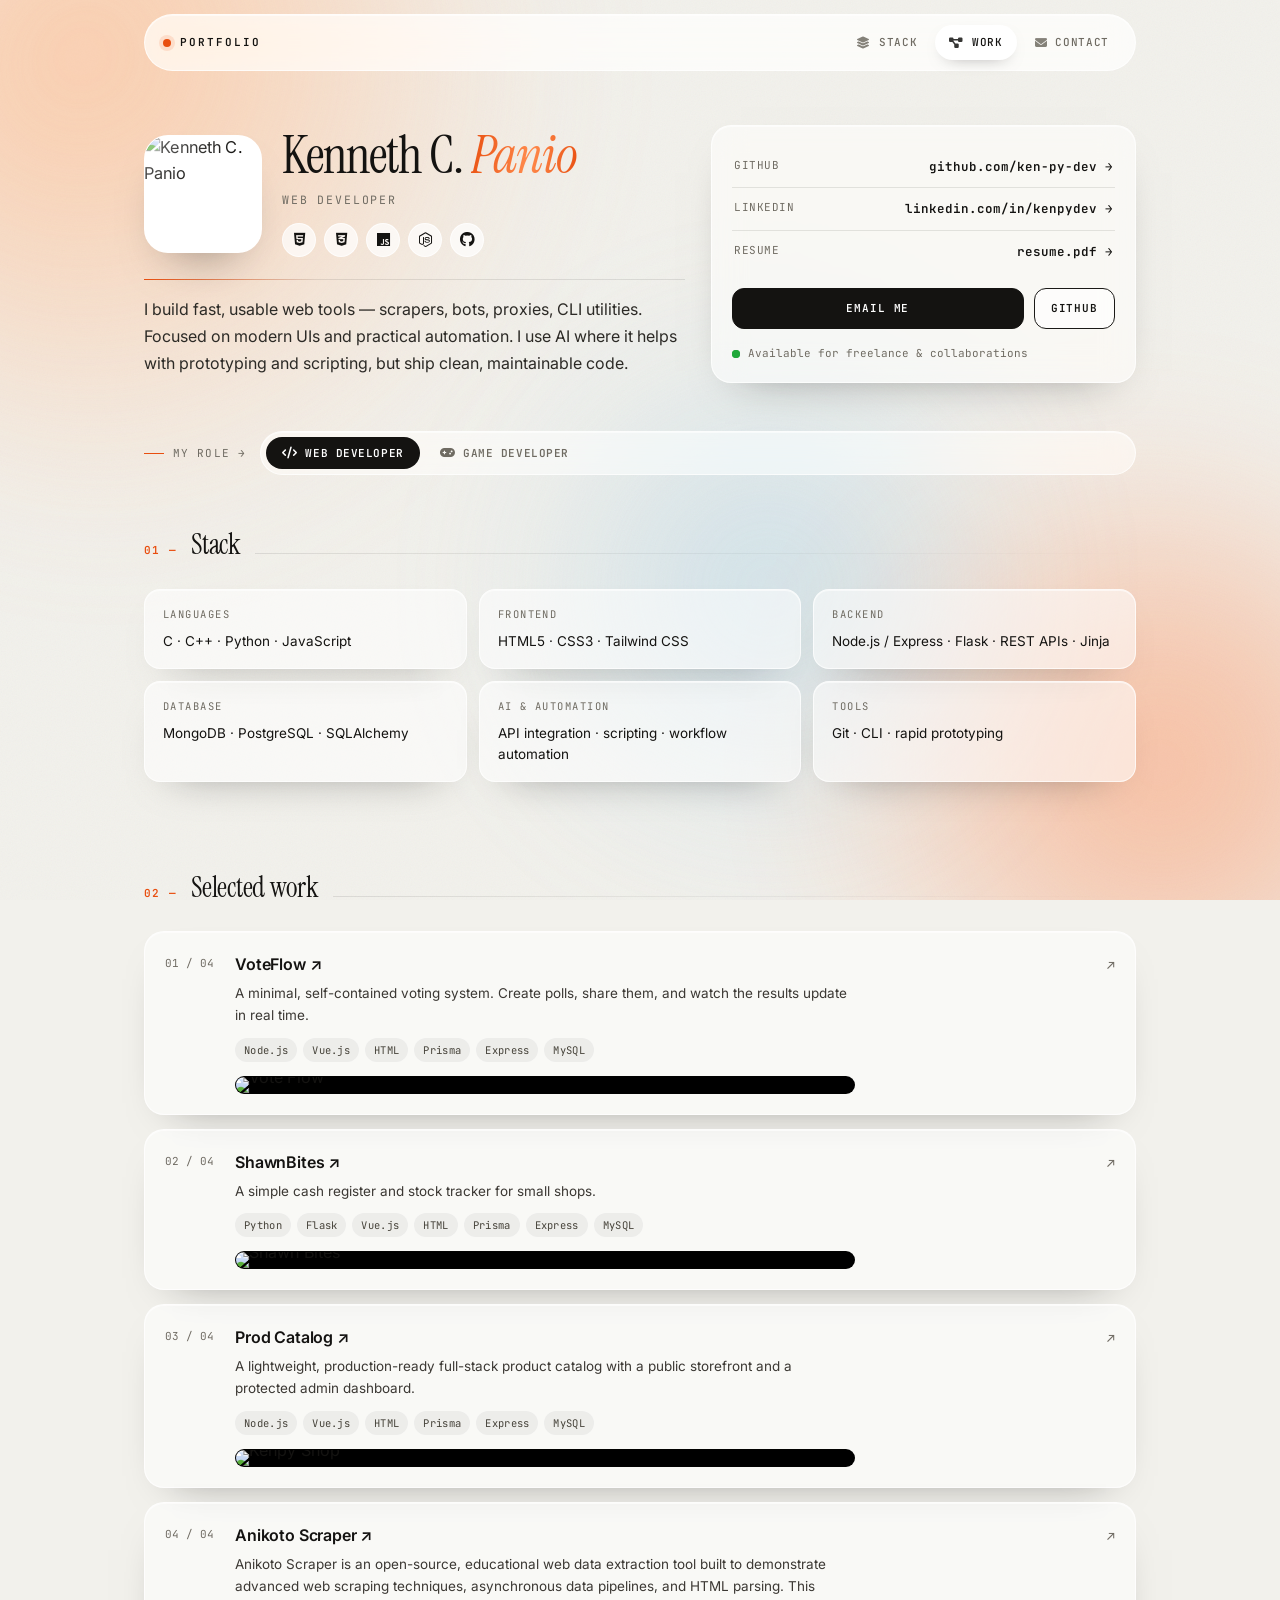
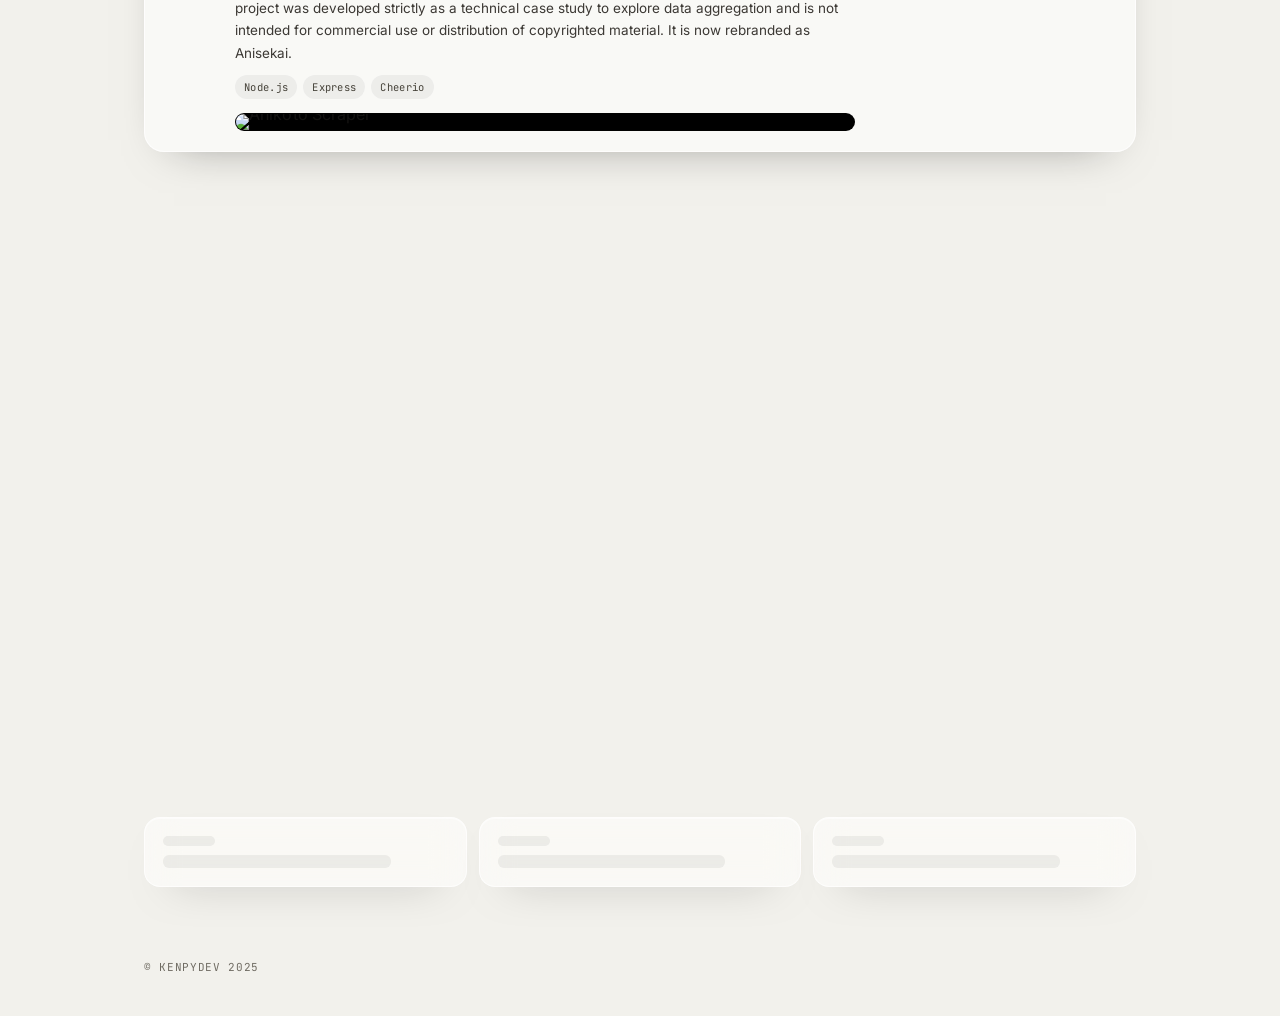
==== commit 9c5fb7a0: "update" ====
--- a/index.html
+++ b/index.html
@@ -3,14 +3,31 @@
 <head>
 <meta charset="UTF-8">
 <meta name="viewport" content="width=device-width, initial-scale=1.0">
+<meta name="description" content="Kenneth C. Panio — Web & Game Developer building fast, usable web tools and practical automation.">
+<meta name="theme-color" content="#f2f1ec">
+<link rel="preconnect" href="https://fonts.googleapis.com">
+<link rel="preconnect" href="https://fonts.gstatic.com" crossorigin>
 <link rel="stylesheet" href="https://cdnjs.cloudflare.com/ajax/libs/font-awesome/6.5.2/css/all.min.css">
+<link rel="stylesheet" href="https://fonts.googleapis.com/css2?family=Inter:wght@400;500;600;700&family=Instrument+Serif:ital@0;1&family=JetBrains+Mono:wght@400;500;600&display=swap">
 <title>Kenneth C. Panio</title>
 <link rel="stylesheet" href="styles.css">
 </head>
-<body>
+<body id="top">
+<div class="bg" aria-hidden="true">
+  <span class="blob b1"></span>
+  <span class="blob b2"></span>
+  <span class="blob b3"></span>
+</div>
+<div id="progress" aria-hidden="true"></div>
+
 <div class="wrap">
   <nav class="top">
-    <div class="brand" id="brand"></div>
+    <a class="brand" id="brand" href="#top" aria-label="Back to top"></a>
+    <div class="nav-links">
+      <a href="#stack"><i class="fa-solid fa-layer-group"></i><span>Stack</span></a>
+      <a href="#projects"><i class="fa-solid fa-diagram-project"></i><span>Work</span></a>
+      <a href="#contact"><i class="fa-solid fa-envelope"></i><span>Contact</span></a>
+    </div>
   </nav>
 
   <header class="hero">
@@ -27,11 +44,6 @@
       <p class="lead" id="profileBio"></p>
     </div>
     <div class="hero-right">
-      <div class="nav-links">
-        <a href="#projects"><i class="fa-solid fa-diagram-project"></i> Projects</a>
-        <a href="#stack"><i class="fa-solid fa-layer-group"></i> Stack</a>
-        <a href="#contact"><i class="fa-solid fa-envelope"></i> Contact</a>
-      </div>
       <div class="meta-box" id="socialsBox"></div>
       <div class="cta-row">
         <a class="btn btn-primary" id="ctaEmail" href="#">Email me</a>
@@ -41,7 +53,7 @@
     </div>
   </header>
 
-  <div class="action-bar">
+  <div class="action-bar" data-reveal>
     <div class="tracks">
       <span class="tracks-label">My role →</span>
       <div class="track-tabs" id="trackTabs" role="tablist" aria-label="Select a role"></div>
@@ -49,30 +61,30 @@
   </div>
 
   <section id="stack">
-    <div class="section-head"><span class="section-num">01 —</span><h2>Stack</h2><span class="rule"></span></div>
+    <div class="section-head" data-reveal><span class="section-num">01 —</span><h2>Stack</h2><span class="rule"></span></div>
     <div class="skills" id="stackGrid"></div>
   </section>
 
   <section id="projects">
-    <div class="section-head"><span class="section-num">02 —</span><h2>Selected work</h2><span class="rule"></span></div>
+    <div class="section-head" data-reveal><span class="section-num">02 —</span><h2>Selected work</h2><span class="rule"></span></div>
     <div class="projects" id="projectsList"></div>
   </section>
 
   <section>
     <div class="two-col">
-      <div>
+      <div class="panel" data-reveal>
         <div class="section-head"><span class="section-num">03 —</span><h2>Certifications</h2><span class="rule"></span></div>
         <ul class="list-plain" id="certsList"></ul>
       </div>
-      <div>
-        <div class="section-head"><span class="section-num">04 —</span><h2>Education & Experience</h2><span class="rule"></span></div>
+      <div class="panel" data-reveal>
+        <div class="section-head"><span class="section-num">04 —</span><h2>Education &amp; Experience</h2><span class="rule"></span></div>
         <ul class="timeline" id="educationList"></ul>
       </div>
     </div>
   </section>
 
   <section id="contact">
-    <div class="section-head"><span class="section-num">05 —</span><h2>Contact</h2><span class="rule"></span></div>
+    <div class="section-head" data-reveal><span class="section-num">05 —</span><h2>Contact</h2><span class="rule"></span></div>
     <div class="contact-grid" id="contactsGrid"></div>
   </section>
 
--- a/styles.css
+++ b/styles.css
@@ -1,304 +1,329 @@
-
-  :root{
-    --paper:#f6f5f1;
-    --ink:#131313;
-    --muted:#6e6e6e;
-    --line:#1a1a1a;
-    --line-light:#d8d5cf;
-    --accent:#e84e0f;
-  }
-  *{margin:0;padding:0;box-sizing:border-box}
-  html{-webkit-user-select:none;-moz-user-select:none;-ms-user-select:none;user-select:none}
-  img{-webkit-user-drag:none;user-drag:none;pointer-events:none}
-  body{
-    background:var(--paper);
-    color:var(--ink);
-    font-family: Inter, ui-sans-serif, system-ui, -apple-system, "Segoe UI", Helvetica, Arial, sans-serif;
-    line-height:1.5;
-    -webkit-font-smoothing:antialiased;
-  }
-  a{color:inherit;text-decoration:none}
-  .wrap{max-width:1000px;margin:0 auto;padding:0 24px}
-  nav.top{
-    display:flex;justify-content:space-between;align-items:center;
-    padding:18px 0 16px;
-    border-bottom:1.5px solid var(--line);
-    position:sticky;top:0;background:var(--paper);z-index:10;
-  }
-  .brand{
-    font-family: ui-monospace, SFMono-Regular, Menlo, monospace;
-    font-size:11px;letter-spacing:.14em;text-transform:uppercase;
-    font-weight:600;
-  }
-  .brand span{color:var(--accent)}
-  .nav-links{display:flex;gap:8px;flex-wrap:wrap;margin-bottom:12px}
-  .nav-links a{
-    flex:1;justify-content:center;
-    font-family: ui-monospace, SFMono-Regular, Menlo, monospace;
-    font-size:11px;letter-spacing:.06em;text-transform:uppercase;font-weight:600;
-    color:var(--ink);border:1.5px solid var(--line);background:#fff;
-    padding:9px 13px;line-height:1;display:inline-flex;align-items:center;gap:8px;
-  }
-  .nav-links a:hover{background:var(--ink);color:#fff}
-  .menu-toggle{
-    display:none;
-    font-family: ui-monospace, SFMono-Regular, Menlo, monospace;
-    font-size:11px;letter-spacing:.06em;text-transform:uppercase;font-weight:600;
-    color:var(--ink);border:1.5px solid var(--line);background:#fff;
-    padding:11px 13px;line-height:1;cursor:pointer;
-    align-items:center;justify-content:center;gap:8px;
-  }
-  .menu-toggle:hover{background:var(--paper)}
-  .hero{
-    display:grid;grid-template-columns:1.15fr .85fr;
-    gap:32px;padding:48px 0 36px;
-    border-bottom:1.5px solid var(--line);
-    align-items:start;
-  }
-  .hero-left{min-width:0}
-  .hero-right{min-width:0}
-  .hero h1{
-    font-family: Georgia, "Times New Roman", serif;
-    font-size:clamp(30px, 3.8vw, 42px);
-    line-height:.96;letter-spacing:-.03em;font-weight:400;
-  }
-  .hero h1 em{font-style:italic;font-weight:400}
-  .accent-line{
-    display:block;width:100%;height:1px;background:var(--line);margin:6px 0 18px;
-  }
-  .hero-title-row{display:flex;align-items:center;gap:18px;margin-bottom:6px}
-  .hero-title-row h1{flex:1;margin-top:0}
-  .hero-title{flex:1;min-width:0;display:flex;flex-direction:column;justify-content:center}
-  .hero-title h1{flex:none;margin-top:0}
-  .hero-sub{
-    font-family: ui-monospace, SFMono-Regular, Menlo, monospace;
-    font-style:italic;
-    font-size:.8rem;
-    letter-spacing:.12em;
-    text-transform:uppercase;
-    color:var(--muted);
-    margin-top:4px;
-    opacity:.85;
-  }
-  .hero-badges{display:flex;flex-wrap:wrap;gap:8px;margin-top:10px}
-  .hero-badges .badge{
-    display:inline-flex;align-items:center;justify-content:center;
-    width:32px;height:32px;border:1.5px solid var(--line-light);
-    border-radius:50%;background:#fff;
-    transition:border-color .2s, transform .2s;
-  }
-  .hero-badges .badge img{width:16px;height:16px;display:block}
-  .hero-badges .badge i{font-size:15px;color:var(--ink)}
-  .hero-badges .badge:hover{border-color:var(--accent);transform:translateY(-2px)}
-  .to-top{
-    position:fixed;right:16px;bottom:16px;z-index:50;
-    width:44px;height:44px;border-radius:50%;
-    border:1.5px solid var(--line);background:var(--paper);color:var(--ink);
-    cursor:pointer;display:flex;align-items:center;justify-content:center;
-    opacity:.35;box-shadow:0 2px 10px rgba(0,0,0,.12);
-    transition:opacity .25s;
-  }
-  .to-top i{pointer-events:none}
-  .to-top:hover{opacity:.85}
-  .to-top.hidden{opacity:0;pointer-events:none}
-  .profile-square{
-    width:110px;height:110px;flex-shrink:0;
-    border:1.5px solid var(--line);background:#fff;
-    overflow:hidden;display:block;
-  }
-  .profile-square img{width:100%;height:100%;object-fit:cover;display:block}
-  .profile-square img[src=""], .profile-square img:not([src]){display:none}
-  .hero-left p.lead{
-    font-size:16.5px;line-height:1.6;color:#2a2a2a;max-width:520px;
-  }
-  .hero-right{padding-top:6px}
-  .meta-box{
-    border:1.5px solid var(--line);
-    padding:16px 16px 14px;
-    background:#fff;
-  }
-  .meta-row{
-    display:flex;justify-content:space-between;
-    font-family: ui-monospace, monospace;
-    font-size:11px;letter-spacing:.06em;text-transform:uppercase;
-    color:var(--muted);padding:7px 0;border-bottom:1px solid var(--line-light);
-  }
-  .meta-row:last-child{border-bottom:none}
-  .meta-row strong{color:var(--ink);font-weight:600;text-transform:none;letter-spacing:0;font-size:12.5px}
-  .meta-row a strong{border-bottom:1px solid var(--ink)}
-  .meta-row a strong:hover{color:var(--accent);border-color:var(--accent)}
-  .cta-row{display:flex;gap:10px;margin-top:14px;flex-wrap:wrap}
-  .btn{
-    display:inline-block;font-family: ui-monospace, monospace;
-    font-size:11px;letter-spacing:.08em;text-transform:uppercase;
-    padding:10px 14px;border:1.5px solid var(--line);font-weight:600;
-  }
-  .btn-primary{background:var(--ink);color:#fff}
-  .btn-primary:hover{background:#000}
-  .btn-ghost{background:#fff;color:var(--ink)}
-  .btn-ghost:hover{background:var(--paper)}
-  .availability{
-    margin-top:10px;font-family: ui-monospace, monospace;
-    font-size:11px;color:var(--muted);display:flex;align-items:center;gap:6px;
-  }
-  .dot-live{width:7px;height:7px;background:#1a9e32;border-radius:50%;display:inline-block;box-shadow:0 0 0 4px rgba(26,158,50,.15)}
-  section{padding:28px 0;border-bottom:1px solid var(--line-light)}
-  section:last-of-type{border-bottom:none}
-  .section-head{
-    display:flex;align-items:baseline;gap:12px;margin-bottom:20px;
-  }
-  .section-num{
-    font-family: ui-monospace, monospace;
-    font-size:11px;letter-spacing:.1em;color:var(--accent);font-weight:700;
-  }
-  .section-head h2{
-    font-family: Georgia, serif;
-    font-size:22px;font-weight:400;letter-spacing:-.02em;
-  }
-  .section-head .rule{flex:1;height:1px;background:var(--line-light);margin-left:8px}
-  .objective{
-    font-size:15px;line-height:1.7;color:#2b2b2b;max-width:760px;
-  }
-  .objective strong{font-weight:600}
-  .skills{
-    display:grid;grid-template-columns:repeat(3,1fr);gap:0;
-    border:1.5px solid var(--line);background:#fff;
-  }
-  .skill{
-    padding:16px 18px;border-right:1px solid var(--line-light);border-bottom:1px solid var(--line-light);
-  }
-  .skill:nth-child(3n){border-right:none}
-  .skill:nth-last-child(-n+3){border-bottom:none}
-  .skill label{
-    display:block;font-family: ui-monospace, monospace;
-    font-size:10.5px;letter-spacing:.12em;text-transform:uppercase;color:var(--muted);margin-bottom:8px;
-  }
-  .skill p{font-size:13.5px;line-height:1.5;color:var(--ink)}
-  .projects{display:flex;flex-direction:column}
-  .project{
-    display:grid;grid-template-columns:56px 1fr auto;
-    gap:16px;padding:18px 0;border-bottom:1px solid var(--line-light);
-    align-items:start;
-  }
-  .project:last-child{border-bottom:none}
-  .project:first-child{padding-top:0}
-  .p-num{
-    font-family: ui-monospace, monospace;
-    font-size:11px;color:var(--muted);padding-top:4px;
-  }
-  .project h3{font-size:15.5px;font-weight:600;letter-spacing:-.01em;margin-bottom:4px}
-  .project h3 span{font-weight:400;color:var(--muted);font-family: ui-monospace, monospace;font-size:11px;letter-spacing:.06em;margin-left:8px}
-  .project p{font-size:13.5px;color:#3a3a3a;line-height:1.6;max-width:560px}
-  .tags{margin-top:8px;display:flex;gap:6px;flex-wrap:wrap}
-  .tag{
-    font-family: ui-monospace, monospace;
-    font-size:10.5px;letter-spacing:.04em;
-    border:1px solid var(--line-light);padding:3px 7px;background:var(--paper);color:#444;
-  }
-  .p-arrow{
-    font-family: ui-monospace, monospace;
-    font-size:13px;padding-top:6px;color:var(--muted);
-  }
-  .p-media{
-    margin-top:12px;max-width:560px;
-    border:1.5px solid var(--line);background:#000;overflow:hidden;line-height:0;
-  }
-  .p-media img,.p-media video{width:100%;display:block;pointer-events:auto;max-height:360px;object-fit:cover;object-position:center}
-  .p-media iframe{width:100%;aspect-ratio:16/9;border:0;display:block}
-  .action-bar{
-    display:flex;align-items:center;gap:20px 24px;flex-wrap:wrap;
-    padding:18px 0 16px;border-bottom:1.5px solid var(--line);
-  }
-  .tracks{
-    display:flex;align-items:center;gap:14px;flex-wrap:wrap;
-  }
-  .tracks-label{
-    font-family: ui-monospace, monospace;
-    font-size:11px;letter-spacing:.1em;text-transform:uppercase;
-    color:var(--muted);display:flex;align-items:center;gap:8px;
-  }
-  .tracks-label:before{content:"";width:18px;height:1.5px;background:var(--accent)}
-  .track-tabs{display:flex;gap:8px;flex-wrap:wrap}
-  .track-tab{
-    font-family: ui-monospace, monospace;
-    font-size:11px;letter-spacing:.06em;text-transform:uppercase;font-weight:600;
-    border:1.5px solid var(--line);background:#fff;color:var(--ink);
-    padding:9px 13px;cursor:pointer;line-height:1;
-    display:inline-flex;align-items:center;gap:8px;
-    transition:background .15s ease,color .15s ease;
-  }
-  .track-tab:hover{background:var(--paper)}
-  .track-tab.active{background:var(--ink);color:#fff}
-  .track-tab i{font-size:12px}
-  @keyframes panelIn{from{opacity:0;transform:translateY(3px)}to{opacity:1;transform:translateY(0)}}
-  .skills.swap,.projects.swap{animation:panelIn .25s ease both}
-  @media(prefers-reduced-motion:reduce){
-    .skills.swap,.projects.swap{animation:none}
-  }
-  .two-col{display:grid;grid-template-columns:1fr 1fr;gap:40px}
-  .list-plain{list-style:none}
-  .list-plain li{
-    display:flex;justify-content:space-between;gap:12px;
-    padding:10px 0;border-bottom:1px solid var(--line-light);
-    font-size:13.5px;
-  }
-  .list-plain li:last-child{border-bottom:none}
-  .list-plain .name{font-weight:600}
-  .list-plain .org{color:var(--muted);font-size:12.5px}
-  .timeline{list-style:none}
-  .timeline li{padding:12px 0;border-bottom:1px solid var(--line-light);display:grid;grid-template-columns:84px 1fr;gap:14px}
-  .timeline li:last-child{border-bottom:none}
-  .t-date{font-family: ui-monospace, monospace;font-size:11px;color:var(--muted);padding-top:2px}
-  .t-title{font-size:13.5px;font-weight:600}
-  .t-place{font-size:13px;color:var(--muted)}
-  .t-desc{font-size:13px;color:#3a3a3a;margin-top:4px;line-height:1.5}
-  .contact-grid{display:grid;grid-template-columns:repeat(3,1fr);gap:0;border:1.5px solid var(--line);background:#fff}
-  .contact-cell{padding:16px;text-align:left;border-right:1px solid var(--line-light)}
-  .contact-cell:last-child{border-right:none}
-  .contact-cell label{font-family: ui-monospace, monospace;font-size:10.5px;letter-spacing:.12em;text-transform:uppercase;color:var(--muted);display:block;margin-bottom:6px}
-  .contact-cell a, .contact-cell span{font-size:13.5px;font-weight:600;word-break:break-all}
-  .contact-cell a{border-bottom:1.5px solid var(--ink)}
-  .contact-cell a:hover{color:var(--accent);border-color:var(--accent)}
-  footer{
-    padding:18px 0 32px;
-    display:flex;justify-content:space-between;
-    font-family: ui-monospace, monospace;
-    font-size:11px;letter-spacing:.06em;text-transform:uppercase;color:var(--muted);
-  }
-  @media(max-width:820px){
-    .hero{grid-template-columns:1fr;gap:24px;padding:28px 0}
-    .skills{grid-template-columns:1fr 1fr}
-    .skill:nth-child(3n){border-right:1px solid var(--line-light)}
-    .skill:nth-child(2n){border-right:none}
-    .skill:nth-last-child(-n+3){border-bottom:1px solid var(--line-light)}
-    .skill:last-child{border-bottom:none}
-    .two-col{grid-template-columns:1fr;gap:0}
-    .contact-grid{grid-template-columns:1fr 1fr}
-    .contact-cell{border-bottom:1px solid var(--line-light)}
-    .contact-cell:nth-child(2n){border-right:none}
-    .project{grid-template-columns:44px 1fr}
-    .p-arrow{display:none}
-    nav.top{flex-wrap:wrap}
-    .nav-links{width:100%;margin-top:12px;display:flex;gap:8px}
-    .nav-links a{
-      flex:1;justify-content:center;display:inline-flex;align-items:center;gap:6px;
-      border:1.5px solid var(--line);background:#fff;padding:8px 10px;
-      color:var(--ink);font-size:10.5px;
-    }
-    .nav-links a:hover{background:var(--ink);color:#fff;border-color:var(--ink)}
-  }
-  @media(max-width:520px){
-    .wrap{padding:0 16px}
-    nav.top{padding:14px 0}
-    .nav-links{gap:14px}
-    .skills{grid-template-columns:1fr}
-    .skill{border-right:none !important}
-    .contact-grid{grid-template-columns:1fr}
-    .contact-cell{border-right:none}
-    .hero-title-row{gap:12px}
-    .profile-square{width:96px;height:96px}
-    .action-bar{padding:14px 0;gap:14px}
-    .tracks{width:100%}
-    .nav-links{width:100%;margin-left:0}
-    .track-tab{flex:1;justify-content:center;padding:10px 12px}
-  }
+:root{
+  --paper:#f2f1ec;
+  --ink:#141311;
+  --muted:#6f6b62;
+  --line:#1b1a17;
+  --line-light:rgba(20,19,17,.1);
+  --accent:#e84e0f;
+  --accent-soft:rgba(232,78,15,.12);
+  --glass:rgba(255,255,255,.55);
+  --glass-strong:rgba(255,255,255,.72);
+  --glass-brd:rgba(255,255,255,.7);
+  --shadow:0 18px 44px -30px rgba(20,19,17,.5);
+  --shadow-lg:0 34px 70px -34px rgba(20,19,17,.55);
+  --ease:cubic-bezier(.22,1,.36,1);
+  --spring:cubic-bezier(.34,1.56,.64,1);
+  --r:20px;
+  --mono:"JetBrains Mono", ui-monospace, SFMono-Regular, Menlo, monospace;
+  --serif:"Instrument Serif", Georgia, "Times New Roman", serif;
+  --sans:Inter, ui-sans-serif, system-ui, -apple-system, "Segoe UI", Helvetica, Arial, sans-serif;
+}
+*{margin:0;padding:0;box-sizing:border-box}
+html{
+  scroll-behavior:smooth;
+  background:var(--paper);
+  -webkit-user-select:none;-moz-user-select:none;-ms-user-select:none;user-select:none;
+}
+body{
+  background:transparent;
+  color:var(--ink);
+  font-family:var(--sans);
+  line-height:1.55;
+  -webkit-font-smoothing:antialiased;
+  overflow-x:hidden;
+}
+a{color:inherit;text-decoration:none}
+img{-webkit-user-drag:none;user-drag:none;pointer-events:none}
+::selection{background:var(--accent);color:#fff}
+:focus-visible{outline:2px solid var(--accent);outline-offset:3px;border-radius:8px}
+
+.bg{position:fixed;inset:0;z-index:-1;overflow:hidden;pointer-events:none}
+.bg::after{
+  content:"";position:absolute;inset:0;opacity:.05;mix-blend-mode:soft-light;
+  background-image:url("data:image/svg+xml,%3Csvg xmlns='http://www.w3.org/2000/svg' width='140' height='140'%3E%3Cfilter id='n'%3E%3CfeTurbulence type='fractalNoise' baseFrequency='0.8' numOctaves='3' stitchTiles='stitch'/%3E%3C/filter%3E%3Crect width='100%25' height='100%25' filter='url(%23n)'/%3E%3C/svg%3E");
+}
+.blob{position:absolute;display:block;border-radius:50%;filter:blur(80px);will-change:transform}
+.b1{width:min(58vw,760px);aspect-ratio:1;left:-14vw;top:-16vw;background:radial-gradient(circle at 35% 35%,#ffb98a,rgba(255,185,138,0) 70%);opacity:.72;animation:drift1 26s var(--ease) infinite}
+.b2{width:min(52vw,680px);aspect-ratio:1;right:-14vw;bottom:-18vw;background:radial-gradient(circle at 55% 45%,#ff7a3c,rgba(255,122,60,0) 70%);opacity:.5;animation:drift2 32s var(--ease) infinite}
+.b3{width:min(44vw,600px);aspect-ratio:1;left:38%;top:34%;background:radial-gradient(circle at 50% 50%,#8fc3e2,rgba(143,195,226,0) 70%);opacity:.42;animation:drift3 38s var(--ease) infinite}
+@keyframes drift1{0%,100%{transform:translate3d(0,0,0) scale(1)}50%{transform:translate3d(7vw,5vw,0) scale(1.14)}}
+@keyframes drift2{0%,100%{transform:translate3d(0,0,0) scale(1.05)}50%{transform:translate3d(-6vw,-4vw,0) scale(.9)}}
+@keyframes drift3{0%,100%{transform:translate3d(-3vw,2vw,0) scale(1)}50%{transform:translate3d(5vw,-5vw,0) scale(1.18)}}
+
+#progress{
+  position:fixed;top:0;left:0;height:2px;width:100%;z-index:60;pointer-events:none;
+  transform:scaleX(0);transform-origin:0 50%;
+  background:linear-gradient(90deg,var(--accent),#ff9a5c);
+}
+
+.hero-right,.skill,.project,.panel,.contact-cell,.track-tabs,nav.top,.to-top{
+  background:var(--glass);
+  backdrop-filter:blur(16px) saturate(180%);
+  -webkit-backdrop-filter:blur(16px) saturate(180%);
+  border:1px solid var(--glass-brd);
+  box-shadow:0 18px 44px -30px rgba(20,19,17,.5), inset 0 1px 0 rgba(255,255,255,.55);
+}
+
+.wrap{max-width:1040px;margin:0 auto;padding:0 24px}
+
+nav.top{
+  position:sticky;top:12px;z-index:30;
+  display:flex;align-items:center;justify-content:space-between;gap:12px;
+  margin-top:14px;padding:10px 12px 10px 18px;
+  border-radius:999px;
+  background:var(--glass-strong);
+  transition:box-shadow .5s var(--ease),background .5s var(--ease);
+}
+.brand{
+  font-family:var(--mono);font-size:11px;letter-spacing:.18em;text-transform:uppercase;font-weight:600;
+  display:inline-flex;align-items:center;gap:9px;color:var(--ink);
+}
+.brand::before{
+  content:"";width:8px;height:8px;border-radius:50%;background:var(--accent);
+  box-shadow:0 0 0 4px var(--accent-soft);animation:pulse 2.6s ease-in-out infinite;
+}
+.brand span{color:var(--accent)}
+@keyframes pulse{0%,100%{box-shadow:0 0 0 4px var(--accent-soft)}50%{box-shadow:0 0 0 8px rgba(232,78,15,.03)}}
+.nav-links{display:flex;gap:4px}
+.nav-links a{
+  font-family:var(--mono);font-size:11px;letter-spacing:.06em;text-transform:uppercase;font-weight:500;
+  display:inline-flex;align-items:center;gap:8px;padding:9px 14px;border-radius:999px;color:var(--muted);
+  transition:color .35s var(--ease),background .35s var(--ease),transform .35s var(--spring);
+}
+.nav-links a i{font-size:12px;opacity:.85}
+.nav-links a:hover{color:var(--ink);background:rgba(255,255,255,.6);transform:translateY(-1px)}
+.nav-links a.active{color:var(--ink);background:#fff;box-shadow:0 6px 18px -12px rgba(20,19,17,.6)}
+
+.hero{display:grid;grid-template-columns:1.12fr .88fr;gap:26px;padding:54px 0 30px;align-items:stretch}
+.hero-left{min-width:0;display:flex;flex-direction:column;justify-content:center}
+.hero-right{
+  min-width:0;position:relative;overflow:hidden;border-radius:var(--r);padding:20px;
+  transform-style:preserve-3d;
+  transition:transform .6s var(--ease),box-shadow .6s var(--ease);
+}
+.hero-title-row{display:flex;align-items:center;gap:20px}
+.profile-square{
+  width:118px;height:118px;flex-shrink:0;border-radius:24px;overflow:hidden;position:relative;
+  border:1px solid var(--glass-brd);background:#fff;
+  box-shadow:0 24px 50px -30px rgba(20,19,17,.6);
+  transition:transform .7s var(--spring);
+}
+.profile-square::after{
+  content:"";position:absolute;inset:0;border-radius:inherit;pointer-events:none;
+  background:linear-gradient(140deg,rgba(255,255,255,.4),transparent 45%);
+}
+.profile-square img{width:100%;height:100%;object-fit:cover;display:block;transform:scale(1.02);transition:transform .9s var(--ease)}
+.profile-square:hover{transform:translateY(-3px)}
+.profile-square:hover img{transform:scale(1.09)}
+.profile-square.sk{background:var(--line-light)}
+.profile-square.sk img{opacity:0}
+.profile-square img:not([src]){display:none}
+.hero-title{flex:1;min-width:0;display:flex;flex-direction:column;justify-content:center}
+.hero h1{
+  font-family:var(--serif);font-weight:400;
+  font-size:clamp(34px,4.4vw,52px);line-height:.98;letter-spacing:-.02em;
+}
+.hero h1 em{
+  font-style:italic;
+  background:linear-gradient(100deg,var(--accent),#ff8a4c 55%,var(--accent));
+  -webkit-background-clip:text;background-clip:text;color:transparent;
+}
+.hero-sub{
+  font-family:var(--mono);font-size:.72rem;letter-spacing:.16em;text-transform:uppercase;
+  color:var(--muted);margin-top:9px;
+}
+.hero-badges{display:flex;flex-wrap:wrap;gap:8px;margin-top:14px}
+.hero-badges .badge{
+  width:34px;height:34px;border-radius:50%;border:1px solid var(--glass-brd);background:rgba(255,255,255,.7);
+  display:inline-flex;align-items:center;justify-content:center;
+  transition:transform .45s var(--spring),box-shadow .45s var(--ease),border-color .45s var(--ease);
+}
+.hero-badges .badge img{width:16px;height:16px;display:block}
+.hero-badges .badge i{font-size:15px;color:var(--ink)}
+.hero-badges .badge:hover{transform:translateY(-3px) scale(1.06);box-shadow:0 14px 24px -16px rgba(20,19,17,.7);border-color:var(--accent)}
+.accent-line{display:block;height:1px;margin:22px 0 16px;background:linear-gradient(90deg,var(--accent),var(--line-light) 32%,var(--line-light))}
+.hero-left p.lead{font-size:16px;line-height:1.7;color:#2c2a26;max-width:560px}
+
+.meta-box{display:flex;flex-direction:column}
+.meta-row{
+  display:flex;justify-content:space-between;gap:10px;
+  font-family:var(--mono);font-size:11px;letter-spacing:.05em;text-transform:uppercase;color:var(--muted);
+  padding:11px 2px;border-bottom:1px solid var(--line-light);
+  transition:padding-left .35s var(--ease),color .35s var(--ease);
+}
+.meta-row:last-child{border-bottom:none}
+.meta-row:hover{padding-left:8px;color:var(--ink)}
+.meta-row strong{color:var(--ink);font-weight:600;text-transform:none;letter-spacing:0;font-size:12.5px}
+.meta-row a strong{border-bottom:1px solid transparent;transition:color .3s var(--ease),border-color .3s var(--ease)}
+.meta-row a:hover strong{color:var(--accent);border-color:var(--accent)}
+.cta-row{display:flex;gap:10px;margin-top:16px;flex-wrap:wrap}
+.btn{
+  position:relative;overflow:hidden;cursor:pointer;
+  display:inline-flex;align-items:center;justify-content:center;gap:8px;
+  font-family:var(--mono);font-size:11px;letter-spacing:.08em;text-transform:uppercase;font-weight:600;
+  padding:11px 16px;border-radius:12px;border:1px solid var(--line);
+  transition:transform .4s var(--spring),box-shadow .4s var(--ease),background .4s var(--ease),color .4s var(--ease);
+}
+.btn:hover{transform:translateY(-2px)}
+.btn:active{transform:translateY(0) scale(.98)}
+.btn-primary{background:var(--ink);color:#fff;border-color:var(--ink);flex:1}
+.btn-primary::after{
+  content:"";position:absolute;inset:0;opacity:0;transition:opacity .4s var(--ease);
+  background:radial-gradient(140px circle at var(--mx,50%) var(--my,50%),rgba(232,78,15,.6),transparent 62%);
+}
+.btn-primary:hover{box-shadow:0 18px 30px -18px rgba(20,19,17,.9)}
+.btn-primary:hover::after{opacity:1}
+.btn-ghost{background:rgba(255,255,255,.6);color:var(--ink)}
+.btn-ghost:hover{background:#fff;box-shadow:0 14px 26px -20px rgba(20,19,17,.8)}
+.availability{margin-top:16px;font-family:var(--mono);font-size:11px;color:var(--muted);display:flex;align-items:center;gap:8px}
+.dot-live{width:8px;height:8px;border-radius:50%;background:#20a83a;position:relative;flex-shrink:0}
+.dot-live::after{content:"";position:absolute;inset:0;border-radius:50%;background:#20a83a;animation:live 2s ease-out infinite}
+@keyframes live{0%{transform:scale(1);opacity:.7}100%{transform:scale(2.6);opacity:0}}
+
+section{padding:42px 0;scroll-margin-top:96px}
+.section-head{display:flex;align-items:baseline;gap:14px;margin-bottom:22px}
+.section-num{font-family:var(--mono);font-size:11px;letter-spacing:.12em;color:var(--accent);font-weight:600}
+.section-head h2{font-family:var(--serif);font-size:clamp(22px,2.4vw,28px);font-weight:400;letter-spacing:-.01em}
+.section-head .rule{flex:1;height:1px;background:linear-gradient(90deg,var(--line-light),transparent)}
+
+.action-bar{display:flex;align-items:center;gap:16px;padding:18px 0 6px}
+.tracks{display:flex;align-items:center;gap:14px;flex-wrap:wrap;width:100%}
+.tracks-label{
+  font-family:var(--mono);font-size:11px;letter-spacing:.1em;text-transform:uppercase;color:var(--muted);
+  display:flex;align-items:center;gap:9px;white-space:nowrap;
+}
+.tracks-label::before{content:"";width:20px;height:1.5px;background:var(--accent)}
+.track-tabs{position:relative;display:flex;gap:4px;padding:5px;border-radius:999px;flex:1;overflow-x:auto;scrollbar-width:none}
+.track-tabs::-webkit-scrollbar{display:none}
+.track-ind{
+  position:absolute;top:5px;bottom:5px;left:0;width:0;border-radius:999px;background:var(--ink);z-index:0;
+  transition:transform .55s var(--spring),width .55s var(--spring);
+}
+.track-tab{
+  position:relative;z-index:1;white-space:nowrap;cursor:pointer;
+  font-family:var(--mono);font-size:11px;letter-spacing:.05em;text-transform:uppercase;font-weight:600;
+  border:0;background:transparent;color:var(--muted);padding:9px 16px;border-radius:999px;
+  display:inline-flex;align-items:center;gap:8px;
+  transition:color .4s var(--ease);
+}
+.track-tab i{font-size:12px}
+.track-tab:hover{color:var(--ink)}
+.track-tab.active{color:#fff}
+
+.skills{display:grid;grid-template-columns:repeat(3,1fr);gap:12px}
+.skill{border-radius:16px;padding:16px 18px;transition:transform .5s var(--ease),box-shadow .5s var(--ease)}
+.skill:hover{transform:translateY(-4px);box-shadow:var(--shadow-lg)}
+.skill label{display:block;font-family:var(--mono);font-size:10.5px;letter-spacing:.14em;text-transform:uppercase;color:var(--muted);margin-bottom:9px}
+.skill p{font-size:13.5px;line-height:1.55}
+
+.projects{display:grid;gap:14px}
+.project{border-radius:var(--r);padding:20px;display:grid;grid-template-columns:52px 1fr auto;gap:18px;align-items:start;transition:transform .55s var(--ease),box-shadow .55s var(--ease)}
+.project:hover{transform:translateY(-4px);box-shadow:var(--shadow-lg)}
+.p-num{font-family:var(--mono);font-size:11px;color:var(--muted);padding-top:3px}
+.project h3{font-size:16px;font-weight:600;letter-spacing:-.01em;margin-bottom:5px}
+.project h3 a{transition:color .3s var(--ease)}
+.project h3 a:hover{color:var(--accent)}
+.project h3 span{font-weight:400;color:var(--muted);font-family:var(--mono);font-size:11px;margin-left:8px}
+.project p{font-size:13.5px;color:#3b3833;line-height:1.65;max-width:620px}
+.tags{margin-top:11px;display:flex;gap:6px;flex-wrap:wrap}
+.tag{font-family:var(--mono);font-size:10.5px;letter-spacing:.03em;padding:4px 9px;border-radius:999px;background:rgba(20,19,17,.05);color:#454239;transition:background .3s var(--ease),color .3s var(--ease)}
+.tag:hover{background:var(--accent-soft);color:var(--accent)}
+.p-arrow{font-family:var(--mono);font-size:13px;color:var(--muted);padding-top:4px;transition:transform .45s var(--spring),color .3s var(--ease)}
+.project:hover .p-arrow{transform:translate(4px,-4px);color:var(--accent)}
+.p-media{margin-top:14px;max-width:620px;border-radius:14px;overflow:hidden;position:relative;border:1px solid var(--line-light);background:#000;line-height:0}
+.p-media img,.p-media video{width:100%;display:block;pointer-events:auto;max-height:380px;object-fit:cover;object-position:center;transform:scale(1.01);transition:transform .9s var(--ease)}
+.p-media:hover img,.p-media:hover video{transform:scale(1.05)}
+.p-media iframe{width:100%;aspect-ratio:16/9;border:0;display:block}
+
+.two-col{display:grid;grid-template-columns:1fr 1fr;gap:14px}
+.panel{border-radius:var(--r);padding:22px}
+.panel .section-head{margin-bottom:16px}
+.list-plain{list-style:none}
+.list-plain li{padding:11px 0;border-bottom:1px solid var(--line-light);font-size:13.5px;transition:padding-left .35s var(--ease)}
+.list-plain li:last-child{border-bottom:none}
+.list-plain li:hover{padding-left:8px}
+.list-plain a{display:block;width:100%}
+.list-plain .name{font-weight:600;transition:color .3s var(--ease)}
+.list-plain a:hover .name{color:var(--accent)}
+.list-plain .org{color:var(--muted);font-size:12.5px;margin-top:2px}
+.timeline{list-style:none}
+.timeline li{padding:12px 0;border-bottom:1px solid var(--line-light);display:grid;grid-template-columns:92px 1fr;gap:14px}
+.timeline li:last-child{border-bottom:none}
+.t-date{font-family:var(--mono);font-size:11px;color:var(--muted);padding-top:2px}
+.t-title{font-size:13.5px;font-weight:600}
+.t-place{font-size:13px;color:var(--muted)}
+.t-place a{border-bottom:1px solid var(--line-light);transition:color .3s var(--ease),border-color .3s var(--ease)}
+.t-place a:hover{color:var(--accent);border-color:var(--accent)}
+.t-desc{font-size:13px;color:#3b3833;margin-top:5px;line-height:1.55}
+
+.contact-grid{display:grid;grid-template-columns:repeat(3,1fr);gap:12px}
+.contact-cell{border-radius:16px;padding:18px;transition:transform .5s var(--ease),box-shadow .5s var(--ease)}
+.contact-cell:hover{transform:translateY(-4px);box-shadow:var(--shadow-lg)}
+.contact-cell label{font-family:var(--mono);font-size:10.5px;letter-spacing:.14em;text-transform:uppercase;color:var(--muted);display:block;margin-bottom:8px}
+.contact-cell a,.contact-cell span{font-size:14px;font-weight:600;word-break:break-all}
+.contact-cell a{border-bottom:1.5px solid var(--line);transition:color .3s var(--ease),border-color .3s var(--ease)}
+.contact-cell a:hover{color:var(--accent);border-color:var(--accent)}
+
+.skill,.project,.contact-cell,.hero-right{position:relative;overflow:hidden}
+.skill::after,.project::after,.contact-cell::after{
+  content:"";position:absolute;inset:0;border-radius:inherit;pointer-events:none;opacity:0;z-index:0;
+  background:radial-gradient(340px circle at var(--mx,50%) var(--my,50%),rgba(232,78,15,.1),transparent 60%);
+  transition:opacity .4s var(--ease);
+}
+.skill:hover::after,.project:hover::after,.contact-cell:hover::after{opacity:1}
+.skill>*,.project>*,.contact-cell>*{position:relative;z-index:1}
+.project .p-media{overflow:hidden}
+
+footer{padding:30px 0 40px;display:flex;justify-content:space-between;gap:12px;flex-wrap:wrap;font-family:var(--mono);font-size:11px;letter-spacing:.06em;text-transform:uppercase;color:var(--muted)}
+
+.to-top{
+  position:fixed;right:20px;bottom:20px;z-index:50;width:46px;height:46px;border-radius:50%;cursor:pointer;
+  background:var(--glass-strong);color:var(--ink);display:flex;align-items:center;justify-content:center;
+  transition:transform .5s var(--spring),opacity .4s var(--ease),background .4s var(--ease);
+}
+.to-top i{pointer-events:none}
+.to-top:hover{transform:translateY(-3px);background:#fff}
+.to-top.hidden{opacity:0;transform:translateY(14px) scale(.9);pointer-events:none}
+
+@keyframes fadeUp{from{opacity:0;transform:translateY(10px);filter:blur(6px)}to{opacity:1;transform:none;filter:none}}
+.fade-in{animation:fadeUp .6s var(--ease) both}
+@keyframes panelIn{from{opacity:0;transform:translateY(8px);filter:blur(6px)}to{opacity:1;transform:none;filter:none}}
+.skills.swap,.projects.swap{animation:panelIn .5s var(--ease) both}
+[data-reveal]{opacity:0;transform:translateY(22px);filter:blur(8px);transition:opacity .9s var(--ease),transform .9s var(--ease),filter .9s var(--ease)}
+[data-reveal].in{opacity:1;transform:none;filter:none}
+
+.sk{position:relative;overflow:hidden;background:rgba(20,19,17,.06);border-radius:6px;display:inline-block;vertical-align:middle}
+.sk::after{content:"";position:absolute;inset:0;transform:translateX(-100%);background:linear-gradient(90deg,transparent,rgba(255,255,255,.75),transparent);animation:shimmer 1.4s infinite}
+.sk-block{display:block}
+.sk-line{border-radius:4px}
+@keyframes shimmer{100%{transform:translateX(100%)}}
+
+@media(max-width:860px){
+  .hero{grid-template-columns:1fr;gap:22px;padding:36px 0 22px}
+  .skills{grid-template-columns:repeat(2,1fr)}
+  .two-col{grid-template-columns:1fr}
+  .contact-grid{grid-template-columns:repeat(2,1fr)}
+  .project{grid-template-columns:44px 1fr}
+  .p-arrow{display:none}
+}
+@media(max-width:560px){
+  .wrap{padding:0 15px}
+  nav.top{top:8px;margin-top:10px;padding:8px 8px 8px 14px}
+  .brand{font-size:10px}
+  .nav-links a{padding:8px 10px}
+  .nav-links a span{display:none}
+  .hero{padding:28px 0 18px}
+  .hero h1{font-size:clamp(30px,9vw,38px)}
+  .hero-title-row{gap:14px}
+  .profile-square{width:92px;height:92px;border-radius:18px}
+  .skills,.contact-grid{grid-template-columns:1fr}
+  .project{grid-template-columns:32px 1fr;gap:12px;padding:16px}
+  .tracks{gap:10px}
+  .track-tab{padding:9px 12px}
+}
+@media(prefers-reduced-motion:reduce){
+  html{scroll-behavior:auto}
+  .blob{animation:none}
+  [data-reveal]{opacity:1;transform:none;filter:none}
+  *{animation-duration:.001ms !important;animation-iteration-count:1 !important;transition-duration:.001ms !important}
+}
